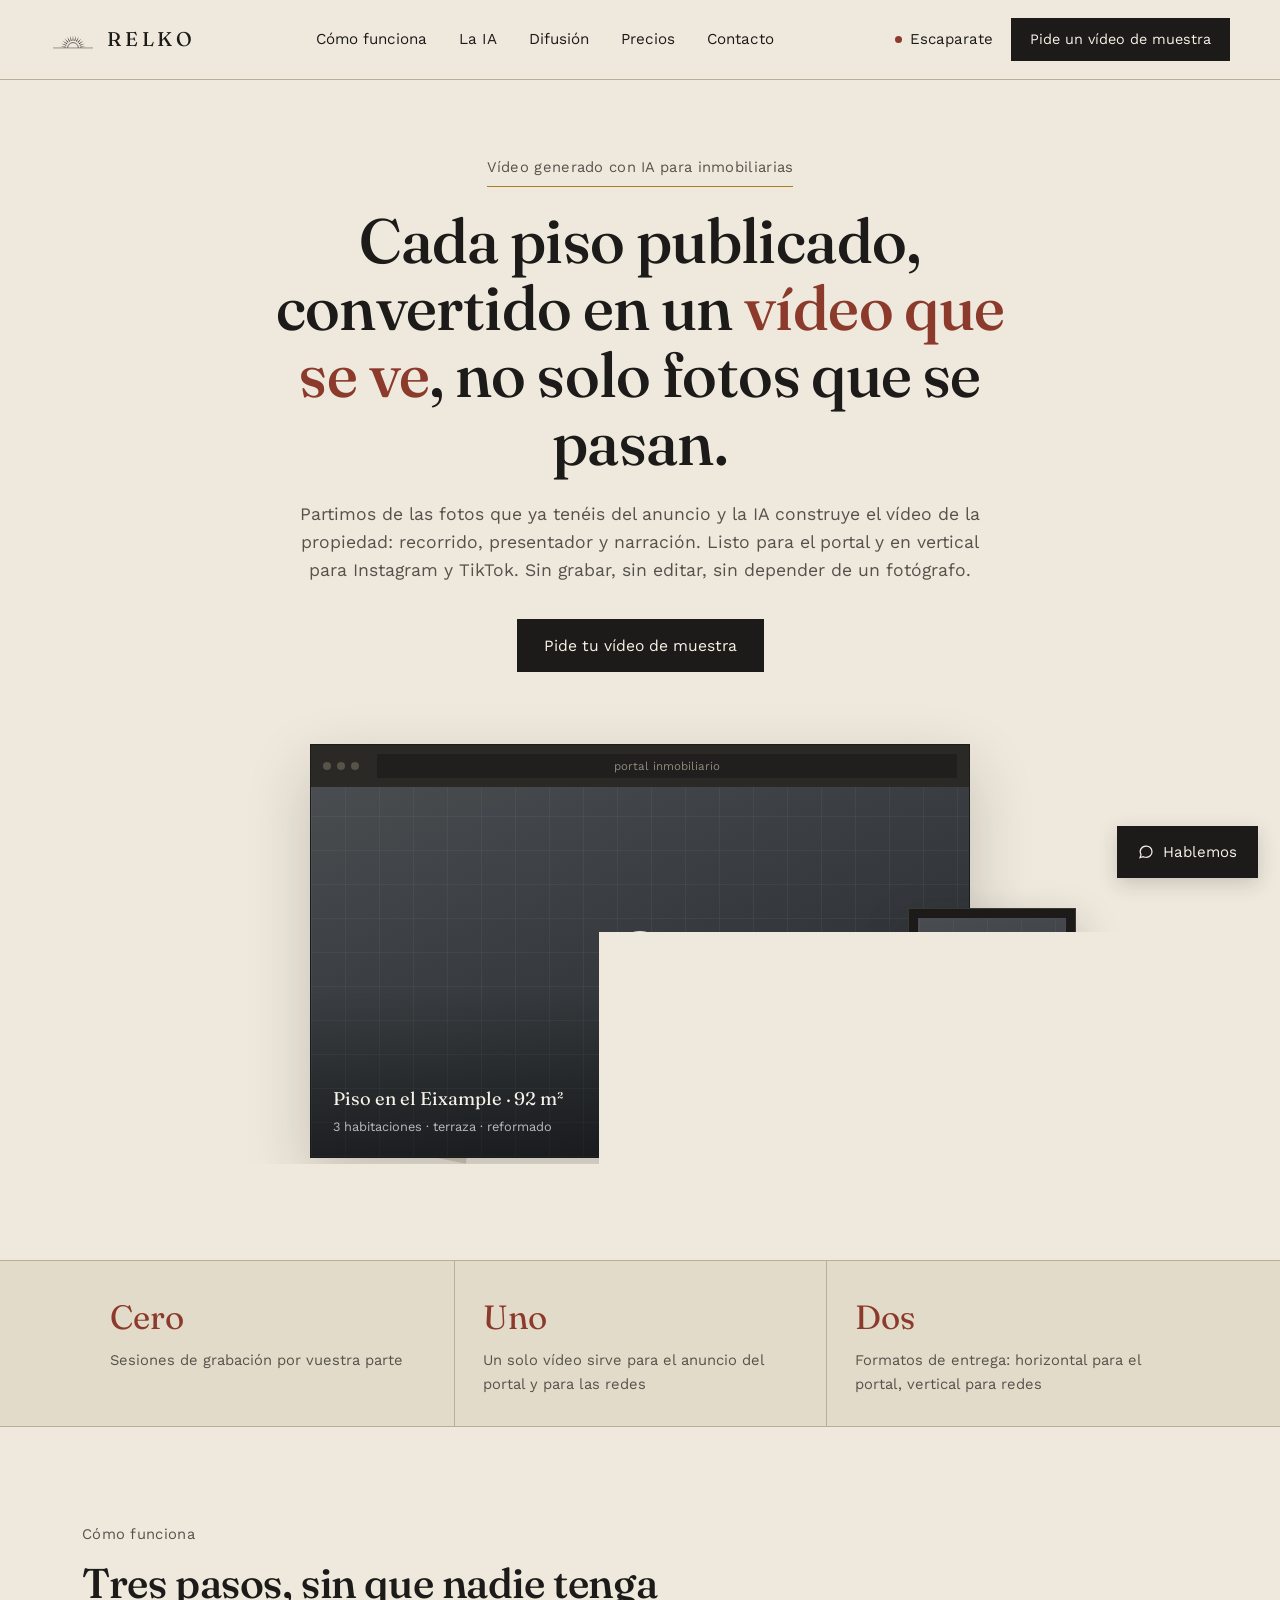
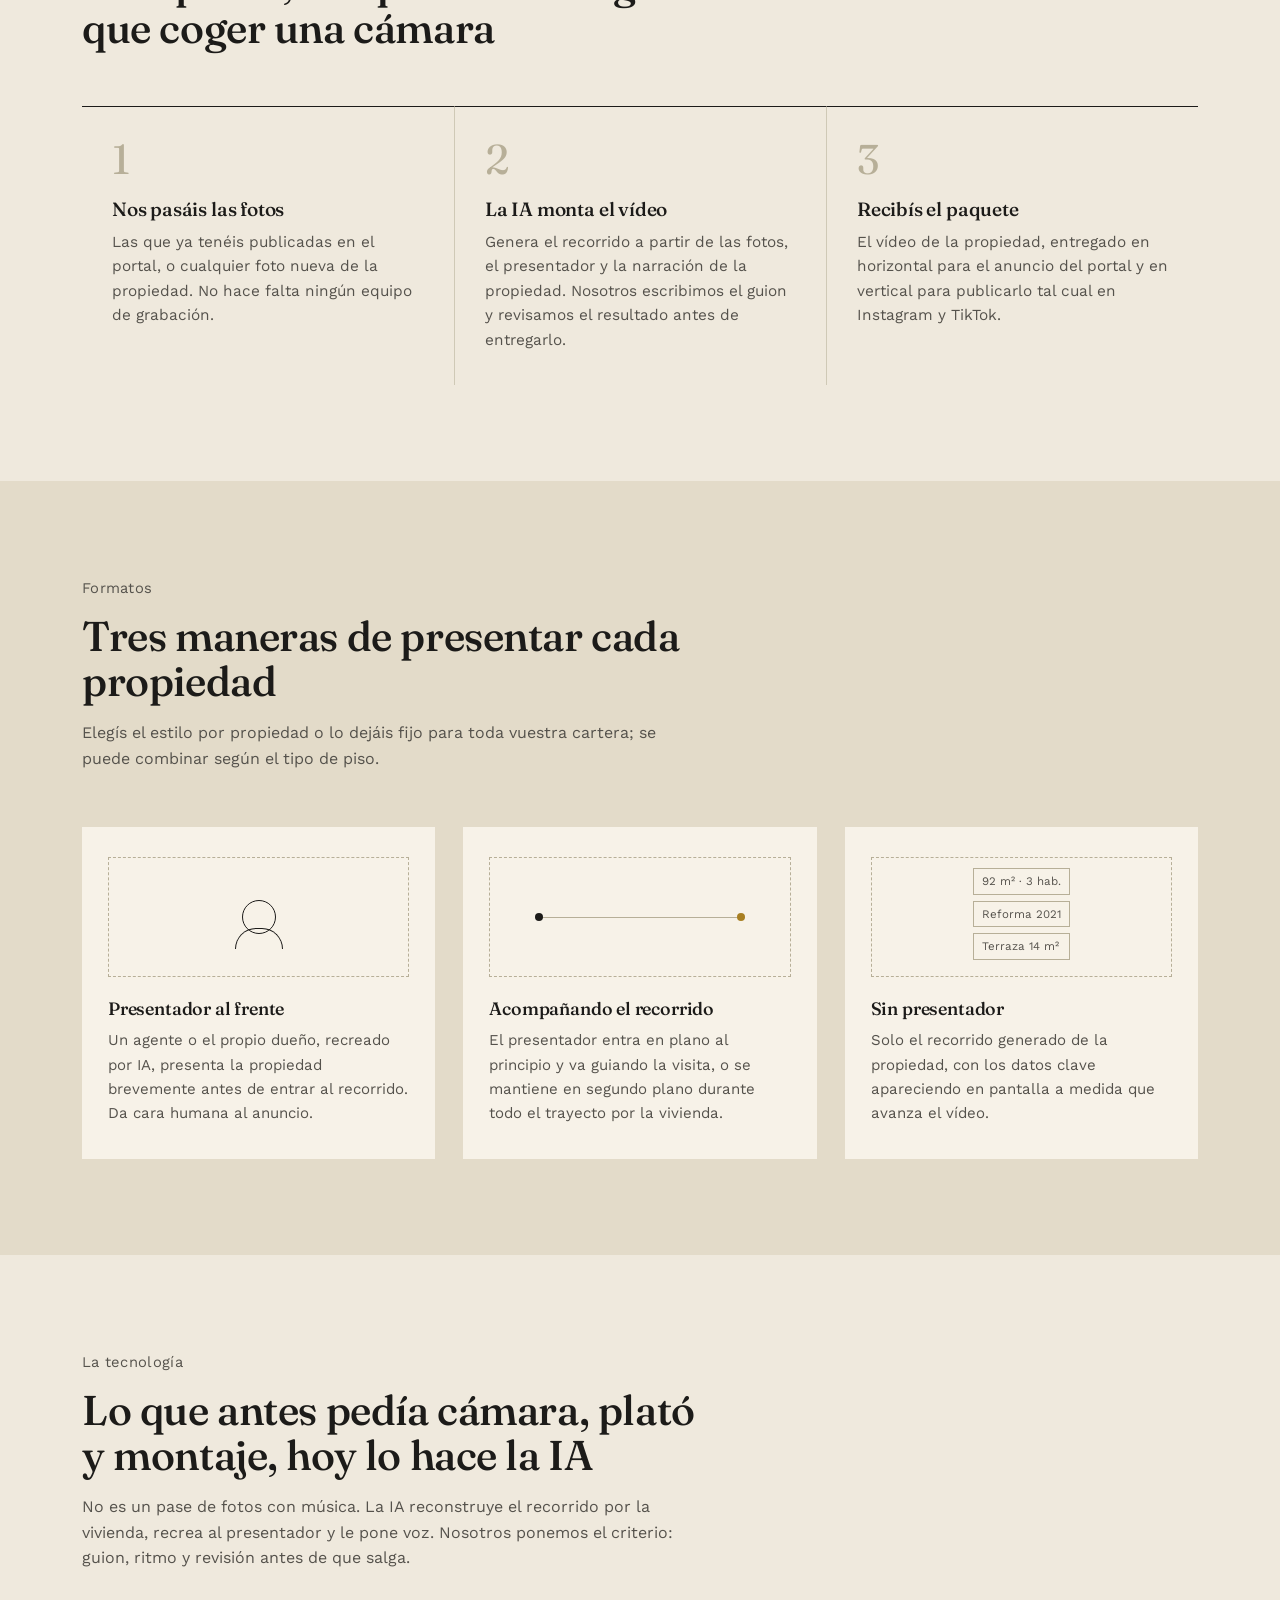
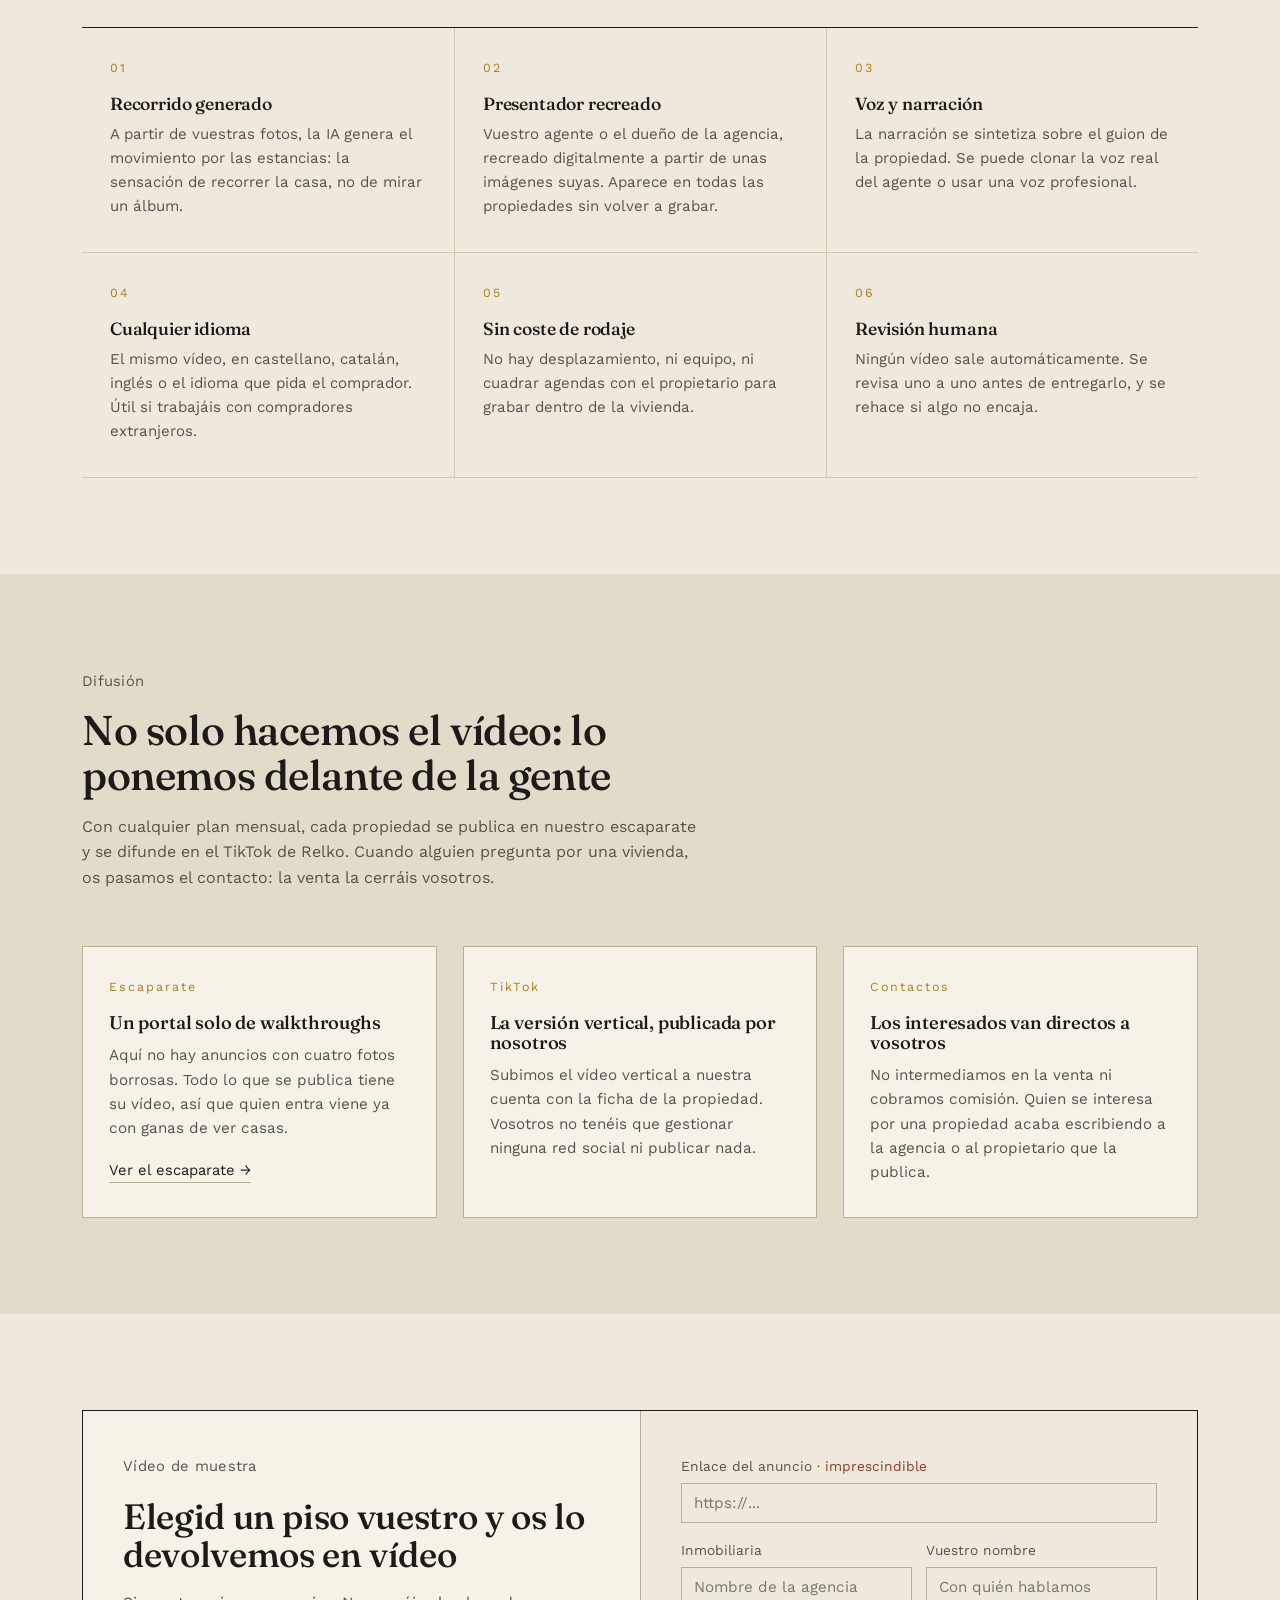
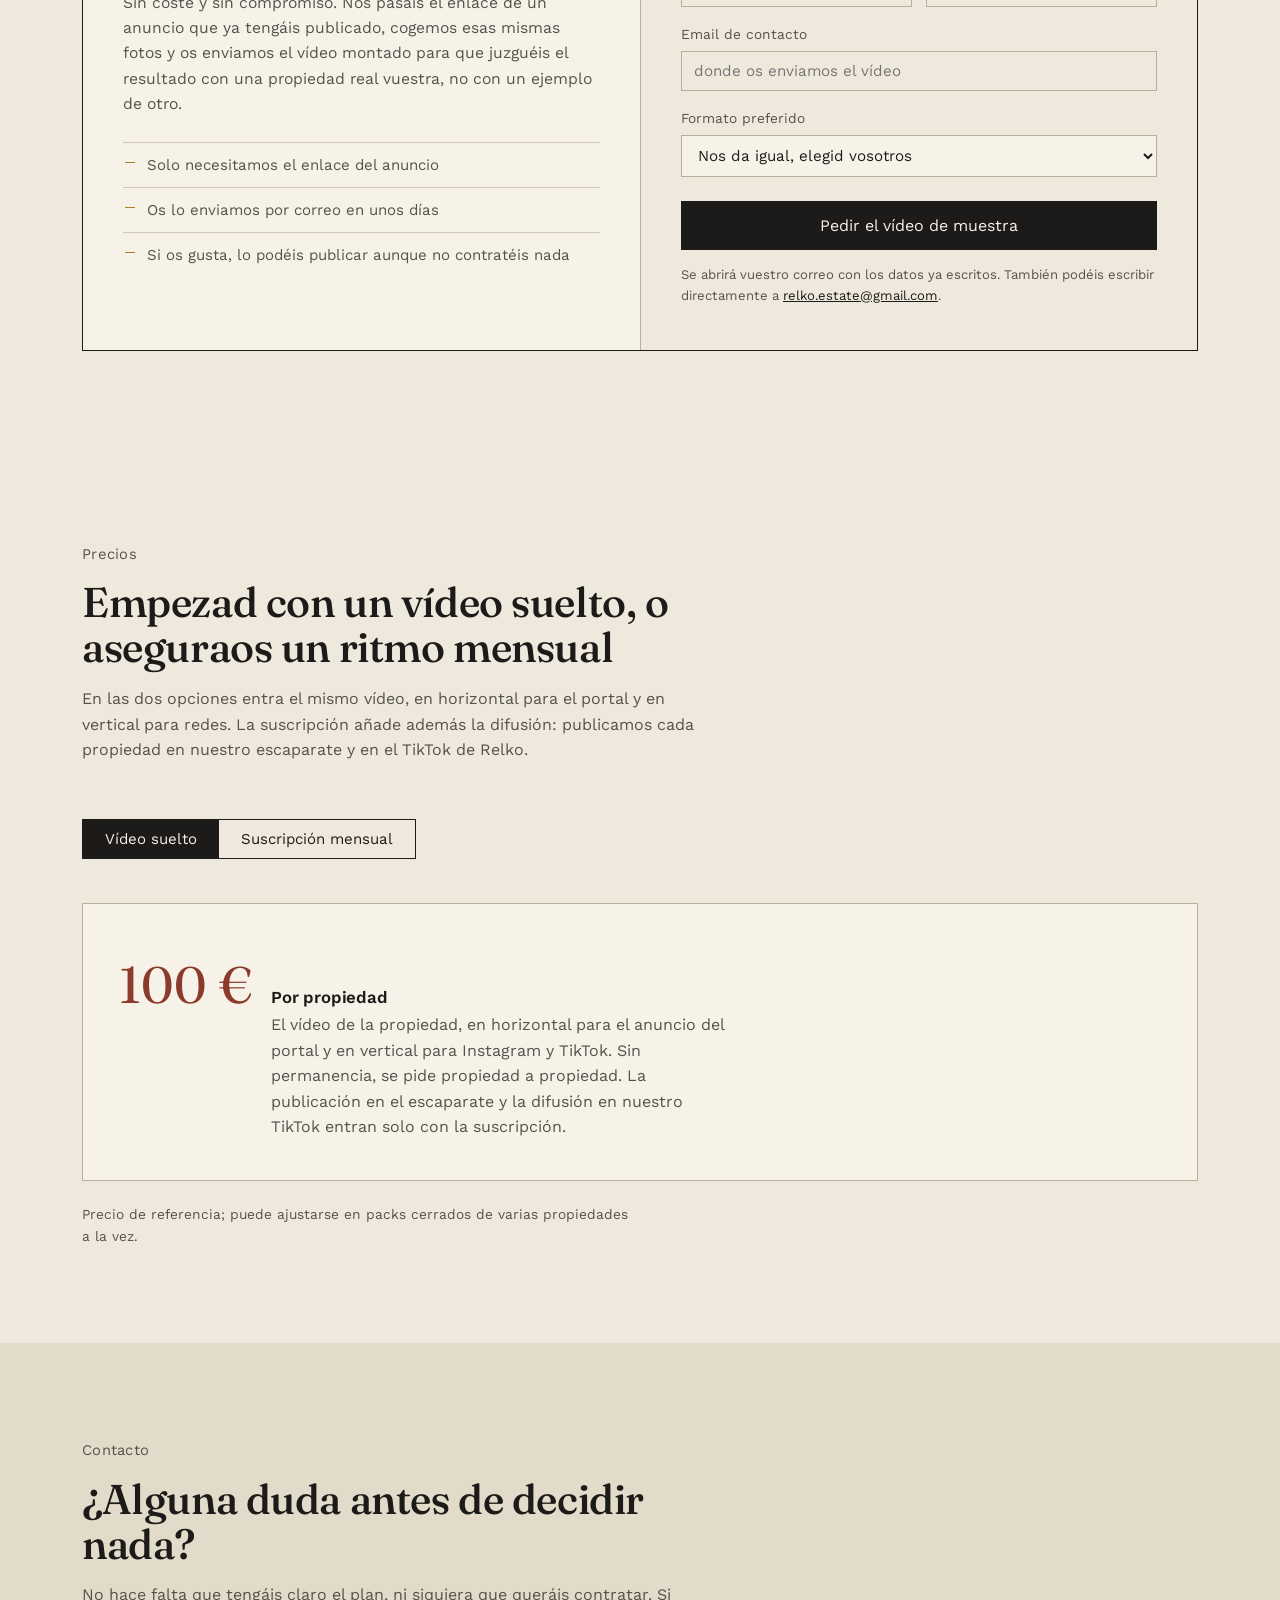
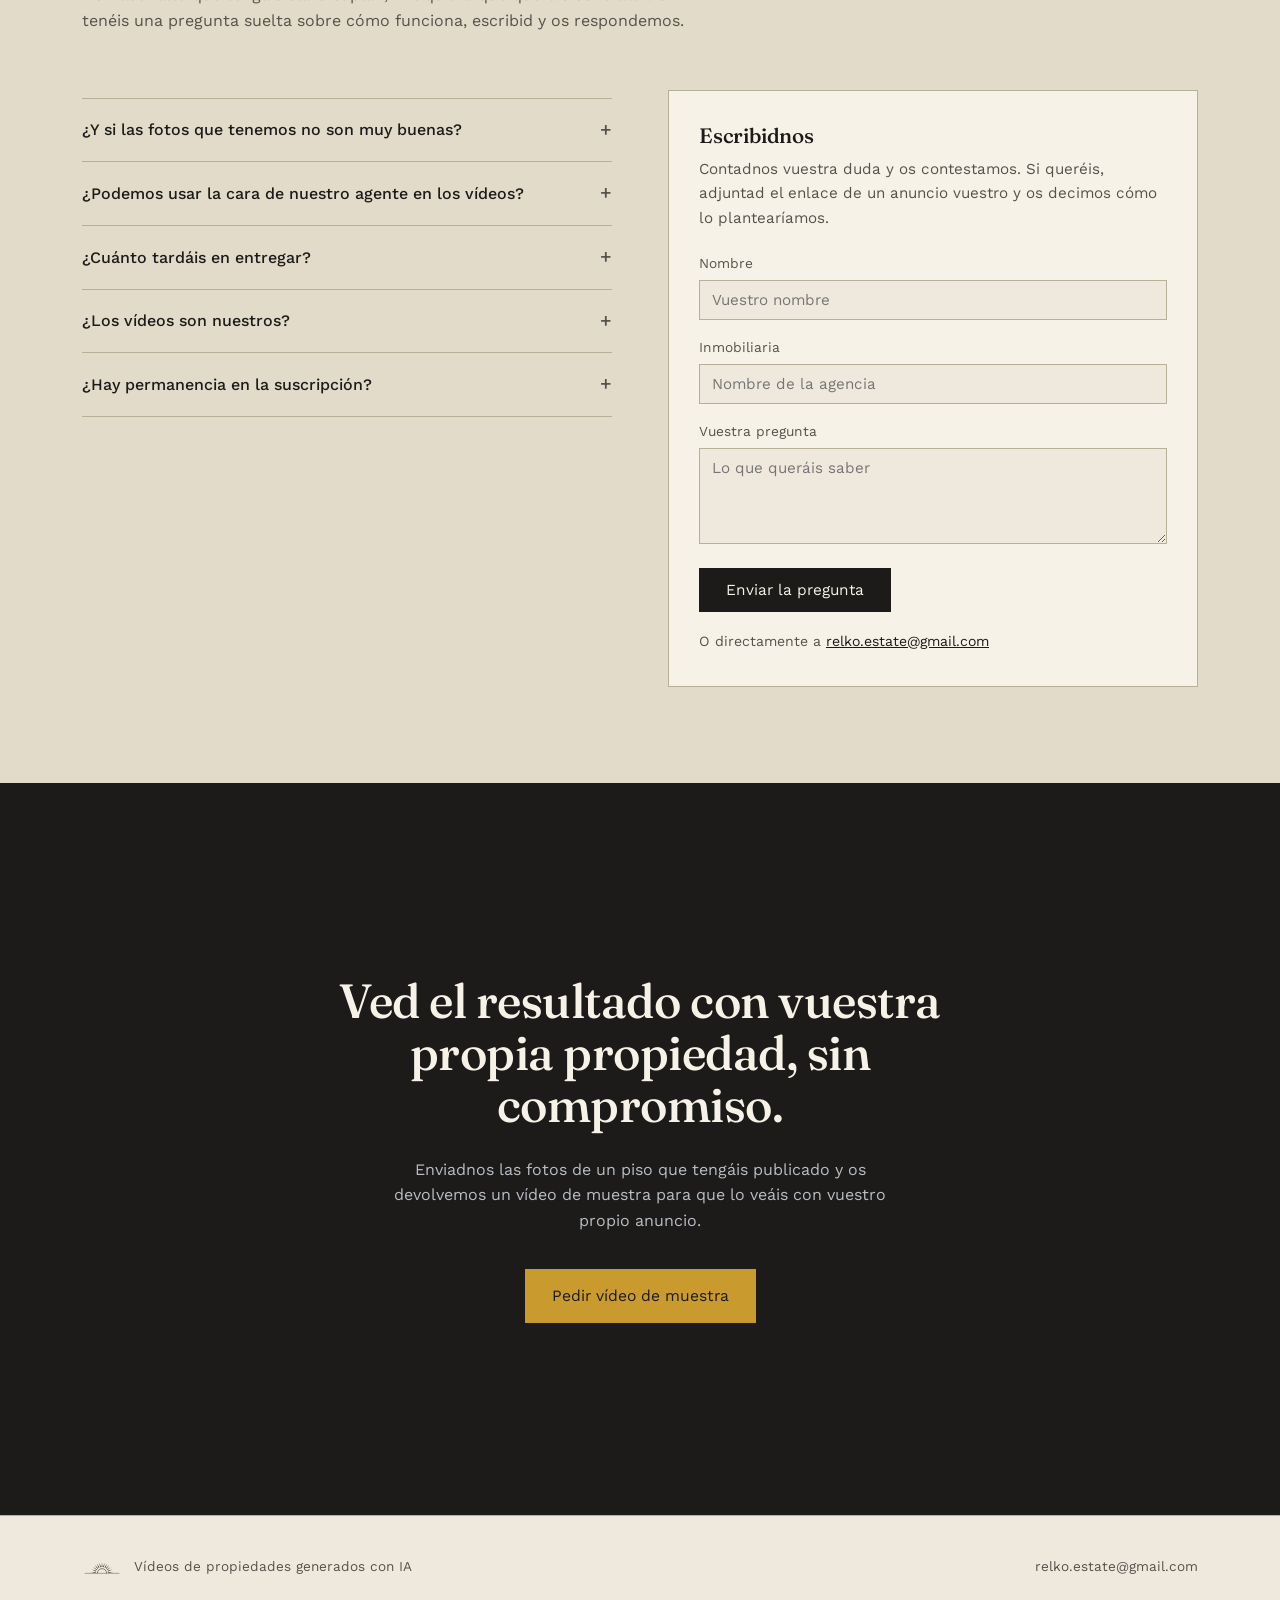
==== index.html @ 75025963 "Initial commit: sitio Relko (servicio + escaparate de propiedades) Landing de servicio, escaparate d" ====
<!DOCTYPE html>
<html lang="es">
<head>
<meta charset="UTF-8">
<meta name="viewport" content="width=device-width, initial-scale=1.0">
<title>Relko — Vídeos de propiedades con IA para inmobiliarias</title>
<link rel="preconnect" href="https://fonts.googleapis.com">
<link rel="preconnect" href="https://fonts.gstatic.com" crossorigin>
<link href="https://fonts.googleapis.com/css2?family=Fraunces:opsz,wght@9..144,400..600&family=Work+Sans:wght@400;500;600&display=swap" rel="stylesheet">
<link rel="stylesheet" href="css/styles.css">
</head>
<body>

<header>
  <div class="wrap nav" id="nav">
    <a class="brand" href="index.html" aria-label="Relko, inicio">
      <svg class="sun" viewBox="0 0 120 60" role="img" aria-hidden="true">
        <g fill="currentColor">
          <path d="M41.3 48.6L27.2 48.0L41.0 50.8Z"/>
          <path d="M42.7 44.2L29.1 40.3L41.9 46.3Z"/>
          <path d="M45.0 40.3L32.8 33.3L43.8 42.2Z"/>
          <path d="M48.3 37.1L38.1 27.3L46.6 38.6Z"/>
          <path d="M52.2 34.7L44.7 22.8L50.2 35.7Z"/>
          <path d="M56.6 33.3L52.1 20.0L54.4 33.9Z"/>
          <path d="M61.1 33.0L60.0 19.0L58.9 33.0Z"/>
          <path d="M65.6 33.9L67.9 20.0L63.4 33.3Z"/>
          <path d="M69.8 35.7L75.3 22.8L67.8 34.7Z"/>
          <path d="M73.4 38.6L81.9 27.3L71.7 37.1Z"/>
          <path d="M76.2 42.2L87.2 33.3L75.0 40.3Z"/>
          <path d="M78.1 46.3L90.9 40.3L77.3 44.2Z"/>
          <path d="M79.0 50.8L92.8 48.0L78.7 48.6Z"/>
        </g>
        <path d="M46 52 A14 14 0 0 1 74 52" fill="none" stroke="currentColor" stroke-width="1.6"/>
        <path d="M8 52 H112" stroke="currentColor" stroke-width="1.1" fill="none"/>
      </svg>
      <span class="wordmark">Relko</span>
    </a>
    <nav class="links">
      <a href="index.html#como-funciona">Cómo funciona</a>
      <a href="index.html#ia">La IA</a>
      <a href="index.html#difusion">Difusión</a>
      <a href="index.html#precios">Precios</a>
      <a href="index.html#contacto">Contacto</a>
    </nav>
    <div class="nav-right">
      <a class="tab-escaparate" href="propiedades.html"><span class="dot"></span> Escaparate</a>
      <a class="nav-cta" href="index.html#muestra">Pide un vídeo de muestra</a>
    </div>
    <button class="menu-btn" id="navToggle" aria-label="Menú">☰</button>
  </div>
</header>

<section class="hero">
  <div class="wrap hero-inner">
    <div class="hero-copy">
      <div class="kicker">Vídeo generado con IA para inmobiliarias</div>
      <h1>Cada piso publicado, convertido en un <em>vídeo que se ve</em>, no solo fotos que se pasan.</h1>
      <p class="lead">Partimos de las fotos que ya tenéis del anuncio y la IA construye el vídeo de la propiedad: recorrido, presentador y narración. Listo para el portal y en vertical para Instagram y TikTok. Sin grabar, sin editar, sin depender de un fotógrafo.</p>
      <div class="cta-row">
        <a class="btn btn-primary" href="#muestra">Pide tu vídeo de muestra</a>
      </div>
    </div>

    <div class="stage">
      <svg class="stage-rays" viewBox="0 0 120 60" aria-hidden="true">
        <g fill="currentColor">
          <path d="M41.3 48.6L27.2 48.0L41.0 50.8Z"/><path d="M42.7 44.2L29.1 40.3L41.9 46.3Z"/>
          <path d="M45.0 40.3L32.8 33.3L43.8 42.2Z"/><path d="M48.3 37.1L38.1 27.3L46.6 38.6Z"/>
          <path d="M52.2 34.7L44.7 22.8L50.2 35.7Z"/><path d="M56.6 33.3L52.1 20.0L54.4 33.9Z"/>
          <path d="M61.1 33.0L60.0 19.0L58.9 33.0Z"/><path d="M65.6 33.9L67.9 20.0L63.4 33.3Z"/>
          <path d="M69.8 35.7L75.3 22.8L67.8 34.7Z"/><path d="M73.4 38.6L81.9 27.3L71.7 37.1Z"/>
          <path d="M76.2 42.2L87.2 33.3L75.0 40.3Z"/><path d="M78.1 46.3L90.9 40.3L77.3 44.2Z"/>
          <path d="M79.0 50.8L92.8 48.0L78.7 48.6Z"/>
        </g>
      </svg>

      <div class="browser">
        <div class="browser-bar"><span></span><span></span><span></span><i>portal inmobiliario</i></div>
        <div class="browser-screen">
          <div class="grain"></div>
          <div class="play"></div>
          <div class="listing">
            <div class="listing-title">Piso en el Eixample · 92 m²</div>
            <div class="listing-meta">3 habitaciones · terraza · reformado</div>
          </div>
        </div>
      </div>

      <div class="phone">
        <div class="screen">
          <div class="grain"></div>
          <div class="play small"></div>
          <div class="caption">
            <span class="tag">Nueva propiedad</span>
            <div class="room">Eixample · 92 m²</div>
          </div>
        </div>
      </div>

      <div class="same-video">el mismo vídeo</div>
    </div>
  </div>
</section>

<div class="stat-strip">
  <div class="wrap">
    <div class="stat"><div class="num">Cero</div><div class="label">Sesiones de grabación por vuestra parte</div></div>
    <div class="stat"><div class="num">Uno</div><div class="label">Un solo vídeo sirve para el anuncio del portal y para las redes</div></div>
    <div class="stat"><div class="num">Dos</div><div class="label">Formatos de entrega: horizontal para el portal, vertical para redes</div></div>
  </div>
</div>

<section id="como-funciona">
  <div class="wrap">
    <div class="section-head">
      <div class="kicker">Cómo funciona</div>
      <h2>Tres pasos, sin que nadie tenga que coger una cámara</h2>
    </div>
    <div class="steps">
      <div class="step">
        <div class="n">1</div>
        <h3>Nos pasáis las fotos</h3>
        <p>Las que ya tenéis publicadas en el portal, o cualquier foto nueva de la propiedad. No hace falta ningún equipo de grabación.</p>
      </div>
      <div class="step">
        <div class="n">2</div>
        <h3>La IA monta el vídeo</h3>
        <p>Genera el recorrido a partir de las fotos, el presentador y la narración de la propiedad. Nosotros escribimos el guion y revisamos el resultado antes de entregarlo.</p>
      </div>
      <div class="step">
        <div class="n">3</div>
        <h3>Recibís el paquete</h3>
        <p>El vídeo de la propiedad, entregado en horizontal para el anuncio del portal y en vertical para publicarlo tal cual en Instagram y TikTok.</p>
      </div>
    </div>
  </div>
</section>

<section id="formatos" class="section-alt">
  <div class="wrap">
    <div class="section-head">
      <div class="kicker">Formatos</div>
      <h2>Tres maneras de presentar cada propiedad</h2>
      <p>Elegís el estilo por propiedad o lo dejáis fijo para toda vuestra cartera; se puede combinar según el tipo de piso.</p>
    </div>
    <div class="formats">
      <div class="format-card">
        <div class="fig"><div class="avatar-dot"></div></div>
        <h3>Presentador al frente</h3>
        <p>Un agente o el propio dueño, recreado por IA, presenta la propiedad brevemente antes de entrar al recorrido. Da cara humana al anuncio.</p>
      </div>
      <div class="format-card">
        <div class="fig"><div class="path-line"></div></div>
        <h3>Acompañando el recorrido</h3>
        <p>El presentador entra en plano al principio y va guiando la visita, o se mantiene en segundo plano durante todo el trayecto por la vivienda.</p>
      </div>
      <div class="format-card">
        <div class="fig"><div class="data-tags"><span>92 m² · 3 hab.</span><span>Reforma 2021</span><span>Terraza 14 m²</span></div></div>
        <h3>Sin presentador</h3>
        <p>Solo el recorrido generado de la propiedad, con los datos clave apareciendo en pantalla a medida que avanza el vídeo.</p>
      </div>
    </div>
  </div>
</section>

<section id="ia">
  <div class="wrap">
    <div class="section-head">
      <div class="kicker">La tecnología</div>
      <h2>Lo que antes pedía cámara, plató y montaje, hoy lo hace la IA</h2>
      <p>No es un pase de fotos con música. La IA reconstruye el recorrido por la vivienda, recrea al presentador y le pone voz. Nosotros ponemos el criterio: guion, ritmo y revisión antes de que salga.</p>
    </div>

    <div class="ai-grid">
      <div class="ai-item">
        <div class="ai-n">01</div>
        <h3>Recorrido generado</h3>
        <p>A partir de vuestras fotos, la IA genera el movimiento por las estancias: la sensación de recorrer la casa, no de mirar un álbum.</p>
      </div>
      <div class="ai-item">
        <div class="ai-n">02</div>
        <h3>Presentador recreado</h3>
        <p>Vuestro agente o el dueño de la agencia, recreado digitalmente a partir de unas imágenes suyas. Aparece en todas las propiedades sin volver a grabar.</p>
      </div>
      <div class="ai-item">
        <div class="ai-n">03</div>
        <h3>Voz y narración</h3>
        <p>La narración se sintetiza sobre el guion de la propiedad. Se puede clonar la voz real del agente o usar una voz profesional.</p>
      </div>
      <div class="ai-item">
        <div class="ai-n">04</div>
        <h3>Cualquier idioma</h3>
        <p>El mismo vídeo, en castellano, catalán, inglés o el idioma que pida el comprador. Útil si trabajáis con compradores extranjeros.</p>
      </div>
      <div class="ai-item">
        <div class="ai-n">05</div>
        <h3>Sin coste de rodaje</h3>
        <p>No hay desplazamiento, ni equipo, ni cuadrar agendas con el propietario para grabar dentro de la vivienda.</p>
      </div>
      <div class="ai-item">
        <div class="ai-n">06</div>
        <h3>Revisión humana</h3>
        <p>Ningún vídeo sale automáticamente. Se revisa uno a uno antes de entregarlo, y se rehace si algo no encaja.</p>
      </div>
    </div>
  </div>
</section>

<section id="difusion" class="section-alt">
  <div class="wrap">
    <div class="section-head">
      <div class="kicker">Difusión</div>
      <h2>No solo hacemos el vídeo: lo ponemos delante de la gente</h2>
      <p>Con cualquier plan mensual, cada propiedad se publica en nuestro escaparate y se difunde en el TikTok de Relko. Cuando alguien pregunta por una vivienda, os pasamos el contacto: la venta la cerráis vosotros.</p>
    </div>

    <div class="dif-grid">
      <div class="dif-item">
        <div class="ai-n">Escaparate</div>
        <h3>Un portal solo de walkthroughs</h3>
        <p>Aquí no hay anuncios con cuatro fotos borrosas. Todo lo que se publica tiene su vídeo, así que quien entra viene ya con ganas de ver casas.</p>
        <a class="dif-link" href="propiedades.html">Ver el escaparate →</a>
      </div>
      <div class="dif-item">
        <div class="ai-n">TikTok</div>
        <h3>La versión vertical, publicada por nosotros</h3>
        <p>Subimos el vídeo vertical a nuestra cuenta con la ficha de la propiedad. Vosotros no tenéis que gestionar ninguna red social ni publicar nada.</p>
      </div>
      <div class="dif-item">
        <div class="ai-n">Contactos</div>
        <h3>Los interesados van directos a vosotros</h3>
        <p>No intermediamos en la venta ni cobramos comisión. Quien se interesa por una propiedad acaba escribiendo a la agencia o al propietario que la publica.</p>
      </div>
    </div>
  </div>
</section>

<section id="muestra">
  <div class="wrap">
    <div class="sample">
      <div class="sample-left">
        <div class="kicker">Vídeo de muestra</div>
        <h2>Elegid un piso vuestro y os lo devolvemos en vídeo</h2>
        <p>Sin coste y sin compromiso. Nos pasáis el enlace de un anuncio que ya tengáis publicado, cogemos esas mismas fotos y os enviamos el vídeo montado para que juzguéis el resultado con una propiedad real vuestra, no con un ejemplo de otro.</p>
        <ul class="sample-list">
          <li>Solo necesitamos el enlace del anuncio</li>
          <li>Os lo enviamos por correo en unos días</li>
          <li>Si os gusta, lo podéis publicar aunque no contratéis nada</li>
        </ul>
      </div>

      <div class="sample-form">
        <div class="field">
          <label for="m-enlace">Enlace del anuncio <span>· imprescindible</span></label>
          <input type="url" id="m-enlace" placeholder="https://...">
        </div>
        <div class="field-row">
          <div class="field">
            <label for="m-agencia">Inmobiliaria</label>
            <input type="text" id="m-agencia" placeholder="Nombre de la agencia">
          </div>
          <div class="field">
            <label for="m-nombre">Vuestro nombre</label>
            <input type="text" id="m-nombre" placeholder="Con quién hablamos">
          </div>
        </div>
        <div class="field">
          <label for="m-email">Email de contacto</label>
          <input type="email" id="m-email" placeholder="donde os enviamos el vídeo">
        </div>
        <div class="field">
          <label for="m-formato">Formato preferido</label>
          <select id="m-formato">
            <option>Nos da igual, elegid vosotros</option>
            <option>Con presentador al frente</option>
            <option>Presentador acompañando el recorrido</option>
            <option>Sin presentador, solo el recorrido</option>
          </select>
        </div>
        <button type="button" id="m-enviar">Pedir el vídeo de muestra</button>
        <p class="sample-note">Se abrirá vuestro correo con los datos ya escritos. También podéis escribir directamente a <a href="mailto:relko.estate@gmail.com">relko.estate@gmail.com</a>.</p>
      </div>
    </div>
  </div>
</section>

<section id="precios">
  <div class="wrap">
    <div class="section-head">
      <div class="kicker">Precios</div>
      <h2>Empezad con un vídeo suelto, o aseguraos un ritmo mensual</h2>
      <p>En las dos opciones entra el mismo vídeo, en horizontal para el portal y en vertical para redes. La suscripción añade además la difusión: publicamos cada propiedad en nuestro escaparate y en el TikTok de Relko.</p>
    </div>

    <div class="pricing-toggle">
      <button class="active" data-panel="suelto">Vídeo suelto</button>
      <button data-panel="mensual">Suscripción mensual</button>
    </div>

    <div class="price-panel active" id="panel-suelto">
      <div class="single-price">
        <div class="amount">100 €</div>
        <div class="desc">
          <h3>Por propiedad</h3>
          <p>El vídeo de la propiedad, en horizontal para el anuncio del portal y en vertical para Instagram y TikTok. Sin permanencia, se pide propiedad a propiedad. La publicación en el escaparate y la difusión en nuestro TikTok entran solo con la suscripción.</p>
        </div>
      </div>
      <p class="fine-print">Precio de referencia; puede ajustarse en packs cerrados de varias propiedades a la vez.</p>
    </div>

    <div class="price-panel" id="panel-mensual">
      <div class="plans">
        <div class="plan">
          <div class="plan-name">Básico</div>
          <div class="amount">450 €</div>
          <span class="per">al mes · hasta 5 propiedades</span>
          <ul>
            <li>Vídeo de la propiedad para el portal</li>
            <li>Versión vertical para Instagram y TikTok</li>
            <li>Publicación en el escaparate de Relko</li>
            <li>Difusión en el TikTok de Relko</li>
            <li>Os pasamos los contactos interesados</li>
          </ul>
          <a href="#contacto">Empezar con Básico</a>
        </div>
        <div class="plan featured">
          <span class="tag">Más elegido</span>
          <div class="plan-name">Crecimiento</div>
          <div class="amount">750 €</div>
          <span class="per">al mes · hasta 10 propiedades</span>
          <ul>
            <li>Todo lo de Básico</li>
            <li>Posición destacada en el escaparate</li>
            <li>Prioridad de entrega</li>
            <li>Un formato de presentador fijo para toda la cartera</li>
          </ul>
          <a href="#contacto">Empezar con Crecimiento</a>
        </div>
        <div class="plan">
          <div class="plan-name">Agencia grande</div>
          <div class="amount">1.000 €</div>
          <span class="per">al mes · hasta 20 propiedades</span>
          <ul>
            <li>Todo lo de Crecimiento</li>
            <li>Página propia de la agencia en el escaparate</li>
            <li>Gestor de cuenta asignado</li>
            <li>Ampliable por propiedad extra</li>
          </ul>
          <a href="#contacto">Hablar de Agencia</a>
        </div>
      </div>
      <p class="fine-print">Las propiedades no usadas en un mes no se acumulan. El exceso sobre el límite del plan se factura por unidad. Disponible también para particulares que vendan su propia vivienda.</p>
    </div>
  </div>
</section>

<section id="contacto" class="section-alt">
  <div class="wrap">
    <div class="section-head">
      <div class="kicker">Contacto</div>
      <h2>¿Alguna duda antes de decidir nada?</h2>
      <p>No hace falta que tengáis claro el plan, ni siquiera que queráis contratar. Si tenéis una pregunta suelta sobre cómo funciona, escribid y os respondemos.</p>
    </div>

    <div class="contact-grid">
      <div class="qa">
        <details>
          <summary>¿Y si las fotos que tenemos no son muy buenas?</summary>
          <p>Trabajamos con lo que haya publicado. Si alguna foto no da el resultado esperado, os lo decimos antes de entregar y proponemos qué cambiar.</p>
        </details>
        <details>
          <summary>¿Podemos usar la cara de nuestro agente en los vídeos?</summary>
          <p>Sí. Se puede recrear al agente o al dueño de la agencia para que presente las propiedades, o dejar el vídeo sin presentador si preferís.</p>
        </details>
        <details>
          <summary>¿Cuánto tardáis en entregar?</summary>
          <p>Contad unos días laborables por propiedad. Si tenéis una fecha concreta de publicación, decidlo al pedirlo y lo ajustamos.</p>
        </details>
        <details>
          <summary>¿Los vídeos son nuestros?</summary>
          <p>Sí, los podéis usar donde queráis: portal, redes, email, cartelería. No hay límite de uso ni de plataforma.</p>
        </details>
        <details>
          <summary>¿Hay permanencia en la suscripción?</summary>
          <p>No. Se factura mes a mes y se puede parar cuando queráis, sin penalización.</p>
        </details>
      </div>

      <div class="contact-box">
        <h3>Escribidnos</h3>
        <p>Contadnos vuestra duda y os contestamos. Si queréis, adjuntad el enlace de un anuncio vuestro y os decimos cómo lo plantearíamos.</p>

        <div class="field">
          <label for="c-nombre">Nombre</label>
          <input type="text" id="c-nombre" placeholder="Vuestro nombre">
        </div>
        <div class="field">
          <label for="c-agencia">Inmobiliaria</label>
          <input type="text" id="c-agencia" placeholder="Nombre de la agencia">
        </div>
        <div class="field">
          <label for="c-mensaje">Vuestra pregunta</label>
          <textarea id="c-mensaje" placeholder="Lo que queráis saber"></textarea>
        </div>
        <button type="button" id="c-enviar">Enviar la pregunta</button>

        <div class="contact-direct">
          O directamente a <a href="mailto:relko.estate@gmail.com">relko.estate@gmail.com</a>
        </div>
      </div>
    </div>
  </div>
</section>

<section class="cta-final">
  <div class="wrap">
    <h2>Ved el resultado con vuestra propia propiedad, sin compromiso.</h2>
    <p>Enviadnos las fotos de un piso que tengáis publicado y os devolvemos un vídeo de muestra para que lo veáis con vuestro propio anuncio.</p>
    <a class="btn btn-primary" href="#muestra">Pedir vídeo de muestra</a>
  </div>
</section>

<footer>
  <div class="wrap">
    <div class="footer-brand">
      <svg class="sun" viewBox="0 0 120 60" role="img" aria-hidden="true">
        <g fill="currentColor">
          <path d="M41.3 48.6L27.2 48.0L41.0 50.8Z"/>
          <path d="M42.7 44.2L29.1 40.3L41.9 46.3Z"/>
          <path d="M45.0 40.3L32.8 33.3L43.8 42.2Z"/>
          <path d="M48.3 37.1L38.1 27.3L46.6 38.6Z"/>
          <path d="M52.2 34.7L44.7 22.8L50.2 35.7Z"/>
          <path d="M56.6 33.3L52.1 20.0L54.4 33.9Z"/>
          <path d="M61.1 33.0L60.0 19.0L58.9 33.0Z"/>
          <path d="M65.6 33.9L67.9 20.0L63.4 33.3Z"/>
          <path d="M69.8 35.7L75.3 22.8L67.8 34.7Z"/>
          <path d="M73.4 38.6L81.9 27.3L71.7 37.1Z"/>
          <path d="M76.2 42.2L87.2 33.3L75.0 40.3Z"/>
          <path d="M78.1 46.3L90.9 40.3L77.3 44.2Z"/>
          <path d="M79.0 50.8L92.8 48.0L78.7 48.6Z"/>
        </g>
        <path d="M46 52 A14 14 0 0 1 74 52" fill="none" stroke="currentColor" stroke-width="1.6"/>
        <path d="M8 52 H112" stroke="currentColor" stroke-width="1.1" fill="none"/>
      </svg>
      <span>Vídeos de propiedades generados con IA</span>
    </div>
    <div>relko.estate@gmail.com</div>
  </div>
</footer>

<a class="float-contact" href="#contacto">
  <svg viewBox="0 0 24 24" fill="none" stroke="currentColor" stroke-width="1.8" aria-hidden="true">
    <path d="M21 11.5a8.4 8.4 0 0 1-9 8.4 8.9 8.9 0 0 1-3.9-.9L3 20.5l1.6-4.6A8.4 8.4 0 0 1 12 3.1a8.4 8.4 0 0 1 9 8.4Z"/>
  </svg>
  Hablemos
</a>

<script src="js/data.js"></script>
<script src="js/main.js"></script>
</body>
</html>
---- css/styles.css ----
:root{
  --bg: #EFE9DD;
  --bg-alt: #E3DBC9;
  --ink: #1C1B19;
  --ink-soft: #55524C;
  --paper: #F7F2E8;
  --gold: #C99A2E;
  --gold-dark: #A87F22;
  --brick: #8B3A2B;
  --line: #B7AF98;
  --line-soft: #CFC9B6;
}

*{ box-sizing: border-box; }
html{ scroll-behavior: smooth; }
body{
  margin:0;
  background: var(--bg);
  color: var(--ink);
  font-family: 'Work Sans', sans-serif;
  font-size: 16px;
  line-height: 1.6;
  -webkit-font-smoothing: antialiased;
}
h1,h2,h3{
  font-family: 'Fraunces', serif;
  font-weight: 520;
  line-height: 1.08;
  margin: 0;
  letter-spacing: -0.01em;
}
p{ margin: 0; color: var(--ink-soft); max-width: 62ch; }
a{ color: inherit; }
img,svg{ display:block; max-width:100%; }
.wrap{ max-width: 1180px; margin: 0 auto; padding: 0 32px; }
@media (max-width: 640px){ .wrap{ padding: 0 20px; } }

/* corner registration marks - blueprint motif */
.plate{ position: relative; border: 1px solid var(--line); }
.plate::before, .plate::after{
  content:""; position:absolute; width:10px; height:10px;
  border-top: 1.5px solid var(--ink); border-left: 1.5px solid var(--ink);
  top:-1px; left:-1px;
}
.plate::after{
  top:auto; left:auto; bottom:-1px; right:-1px;
  border-top:none; border-left:none;
  border-bottom: 1.5px solid var(--ink); border-right: 1.5px solid var(--ink);
}

/* ---------- HEADER ---------- */
header{
  position: sticky; top:0; z-index: 50;
  background: rgba(239,233,221,0.92);
  backdrop-filter: blur(6px);
  border-bottom: 1px solid var(--line);
}
.nav{ display:flex; align-items:center; justify-content:space-between; padding: 18px 0; }
.brand{ display:flex; align-items:center; gap:11px; text-decoration:none; color: var(--ink); }
.brand .sun{ width: 46px; height: 23px; overflow: visible; }
.brand .wordmark{
  font-family:'Fraunces', serif; font-weight: 430;
  font-size: 1.24rem; letter-spacing: 0.19em; text-transform: uppercase;
}
.brand:hover .sun{ color: var(--gold-dark); }
nav.links{ display:flex; gap: 32px; font-size: 0.95rem; }
nav.links a{ text-decoration:none; color: var(--ink); border-bottom: 1px solid transparent; }
nav.links a:hover{ border-bottom-color: var(--gold-dark); }
.nav-cta{
  padding: 9px 18px; background: var(--ink); color: var(--paper);
  text-decoration:none; font-size: 0.9rem; border: 1px solid var(--ink);
}
.nav-cta:hover{ background: transparent; color: var(--ink); }
.menu-btn{ display:none; background:none; border:1px solid var(--ink); padding:8px 10px; cursor:pointer; }
.nav-right{ display:flex; align-items:center; gap: 18px; }
.tab-escaparate{
  display:inline-flex; align-items:center; gap:8px;
  text-decoration:none; color: var(--ink); font-size: 0.94rem;
  padding: 8px 0; border-bottom: 1px solid transparent;
}
.tab-escaparate .dot{ width:7px; height:7px; border-radius:50%; background: var(--brick); display:inline-block; }
.tab-escaparate:hover{ border-bottom-color: var(--brick); }
body.en-escaparate .tab-escaparate{ border-bottom-color: var(--brick); font-weight:500; }

@media (max-width: 900px){ .nav-right .nav-cta{ display:none; } }
@media (max-width: 780px){
  nav.links, .nav-cta{ display:none; }
  .menu-btn{ display:block; }
  .nav.open nav.links{
    display:flex; flex-direction:column; gap: 16px;
    position:absolute; top:64px; left:0; right:0;
    background: var(--paper); border-bottom: 1px solid var(--line);
    padding: 20px 20px 24px;
  }
  .nav.open .nav-cta{ display:inline-block; margin: 0 20px 20px; text-align:center; }
}

/* ---------- HERO ---------- */
.hero{ padding: 74px 0 0; overflow: hidden; }
.hero-inner{ text-align: center; }
.hero-copy{
  max-width: 780px; margin: 0 auto;
  opacity:0; transform: translateY(14px);
  animation: rise 0.7s ease-out forwards;
}
@keyframes rise{ to{ opacity:1; transform:none; } }
@media (prefers-reduced-motion: reduce){ .hero-copy{ animation:none; opacity:1; transform:none; } }

.kicker{ font-size: 0.92rem; color: var(--ink-soft); margin-bottom: 20px; letter-spacing: 0.02em; }
.hero .kicker{ display:inline-block; padding: 0 0 6px; border-bottom: 1px solid var(--gold-dark); }
.hero h1{ font-size: clamp(2.3rem, 5vw, 3.9rem); margin-bottom: 24px; }
.hero h1 em{ font-style: normal; color: var(--brick); }
.hero p.lead{ font-size: 1.1rem; margin: 0 auto 34px; }
.cta-row{ display:flex; gap: 16px; flex-wrap: wrap; justify-content:center; }
.btn{ padding: 13px 26px; text-decoration:none; font-size: 0.98rem; display:inline-block; border: 1px solid var(--ink); cursor:pointer; }
.btn-primary{ background: var(--ink); color: var(--paper); }
.btn-primary:hover{ background: var(--brick); border-color: var(--brick); }
.btn-ghost{ background:transparent; color: var(--ink); }
.btn-ghost:hover{ background: var(--ink); color: var(--paper); }

.stage{ position: relative; margin: 72px auto 0; max-width: 860px; padding-bottom: 6px; }
.stage-rays{
  position:absolute; left:50%; top: -46px; transform: translateX(-50%);
  width: 132%; max-width: 1100px; color: var(--line); opacity: .55; pointer-events:none;
}
.browser{
  position: relative; width: min(660px, 100%); margin: 0 auto;
  background: var(--ink); border: 1px solid var(--ink); box-shadow: 0 24px 60px rgba(28,27,25,0.20);
}
.browser-bar{ display:flex; align-items:center; gap:6px; padding: 9px 12px; background:#2A2926; }
.browser-bar span{ width:8px; height:8px; border-radius:50%; background:#565349; }
.browser-bar i{
  font-style:normal; margin-left: 12px; font-size: 0.72rem; color:#8E8A7E;
  background:#201F1D; padding: 3px 12px; flex:1; text-align:center;
}
.browser-screen{
  position:relative; aspect-ratio: 16/9; overflow:hidden;
  background: linear-gradient(160deg,#4A4E52 0%, #34383C 55%, #232629 100%);
}
.listing{ position:absolute; left:22px; bottom:20px; color: var(--paper); text-align:left; }
.listing-title{ font-family:'Fraunces',serif; font-size: 1.15rem; }
.listing-meta{ font-size: 0.8rem; color:#B7BBC0; margin-top:3px; }

.phone{
  position:absolute; right: -6px; bottom: -34px; width: 168px; padding: 9px 9px 16px;
  background: var(--ink); border: 1px solid #3A3833; box-shadow: 0 18px 40px rgba(28,27,25,0.28);
}
@media (max-width: 720px){
  .phone{ width: 116px; right: -2px; bottom: -22px; padding: 6px 6px 11px; }
  .stage{ margin-top: 56px; }
}
.screen{
  position:relative; aspect-ratio: 9/16; overflow:hidden;
  background: linear-gradient(165deg,#4A4E52 0%, #34383C 55%, #232629 100%);
  border: 1px solid #454C58;
}
.grain{
  position:absolute; inset:0;
  background-image:
    linear-gradient(0deg, rgba(0,0,0,0.42), rgba(0,0,0,0.02) 45%),
    repeating-linear-gradient(90deg, rgba(255,255,255,0.045) 0 1px, transparent 1px 34px),
    repeating-linear-gradient(0deg, rgba(255,255,255,0.045) 0 1px, transparent 1px 34px);
}
.play{
  position:absolute; left:50%; top:46%; transform: translate(-50%,-50%);
  width: 52px; height:52px; border-radius:50%; background: rgba(247,242,232,0.94);
  display:flex; align-items:center; justify-content:center;
}
.play.small{ width: 30px; height:30px; }
.play::after{
  content:""; width:0; height:0;
  border-top: 9px solid transparent; border-bottom: 9px solid transparent;
  border-left: 14px solid var(--ink); margin-left:4px;
}
.play.small::after{ border-top-width:5px; border-bottom-width:5px; border-left-width:8px; margin-left:2px; }
.caption{ position:absolute; left:9px; right:9px; bottom:10px; color: var(--paper); text-align:left; }
.caption .tag{ display:inline-block; background: var(--gold); color: var(--ink); padding: 1px 6px; font-size: 0.56rem; margin-bottom:5px; }
.caption .room{ font-family:'Fraunces',serif; font-size:0.74rem; }
@media (max-width: 720px){ .caption .tag{ display:none; } .caption .room{ font-size:0.6rem; } }

.same-video{ position:absolute; left: 4%; bottom: -30px; font-family:'Fraunces',serif; font-size: 0.95rem; color: var(--ink-soft); }
.same-video::after{ content:""; position:absolute; left: 100%; top: 50%; width: 78px; height:1px; margin-left: 10px; background: var(--line); }
@media (max-width: 720px){ .same-video{ display:none; } }

/* ---------- STAT STRIP ---------- */
.stat-strip{ margin-top: 96px; border-top: 1px solid var(--line); border-bottom: 1px solid var(--line); background: var(--bg-alt); }
.stat-strip .wrap{ display:grid; grid-template-columns: repeat(3,1fr); }
.stat{ padding: 30px 28px; border-left: 1px solid var(--line); }
.stat:first-child{ border-left:none; }
@media (max-width: 700px){
  .stat-strip .wrap{ grid-template-columns: 1fr; }
  .stat{ border-left:none; border-top: 1px solid var(--line); }
  .stat:first-child{ border-top:none; }
}
.stat .num{ font-family:'Fraunces',serif; font-size: 2.1rem; color: var(--brick); }
.stat .label{ font-size: 0.92rem; color: var(--ink-soft); margin-top:4px; }

/* ---------- SECTION GENERIC ---------- */
section{ padding: 96px 0; }
.section-alt{ background: var(--bg-alt); }
.section-head{ max-width: 640px; margin-bottom: 56px; }
.section-head .kicker{ margin-bottom: 14px; }
.section-head h2{ font-size: clamp(1.9rem, 3.4vw, 2.6rem); margin-bottom: 16px; }

/* ---------- COMO FUNCIONA ---------- */
.steps{ display:grid; grid-template-columns: repeat(3, 1fr); gap:0; }
@media (max-width: 860px){ .steps{ grid-template-columns:1fr; } }
.step{ padding: 32px 30px; border-top: 1px solid var(--ink); border-left: 1px solid var(--line-soft); }
.step:first-child{ border-left:none; }
@media (max-width: 860px){ .step{ border-left:none; border-top: 1px solid var(--ink); } .step:first-child{ border-top: 1px solid var(--ink); } }
.step .n{ font-family:'Fraunces',serif; font-size: 2.6rem; color: var(--line); line-height:1; margin-bottom:18px; }
.step h3{ font-size: 1.2rem; margin-bottom: 10px; }
.step p{ font-size: 0.96rem; }

/* ---------- FORMATOS ---------- */
.formats{ display:grid; grid-template-columns: repeat(3,1fr); gap: 28px; }
@media (max-width: 900px){ .formats{ grid-template-columns:1fr; } }
.format-card{ padding: 30px 26px 34px; background: var(--paper); }
.format-card .fig{ height: 120px; margin-bottom: 22px; position:relative; border: 1px dashed var(--line); display:flex; align-items:center; justify-content:center; }
.format-card h3{ font-size: 1.12rem; margin-bottom: 10px; }
.format-card p{ font-size: 0.94rem; }
.fig .avatar-dot{ width:34px; height:34px; border-radius:50%; border:1.5px solid var(--ink); position:relative; }
.fig .avatar-dot::after{ content:""; position:absolute; left:50%; bottom:-16px; transform:translateX(-50%); width:46px; height:20px; border:1.5px solid var(--ink); border-bottom:none; border-radius: 30px 30px 0 0; }
.fig .path-line{ width: 70%; height:1px; background: var(--line); position:relative; }
.fig .path-line::before, .fig .path-line::after{ content:""; position:absolute; top:50%; width:8px; height:8px; border-radius:50%; transform:translateY(-50%); }
.fig .path-line::before{ left:0; background: var(--ink); }
.fig .path-line::after{ right:0; background: var(--gold-dark); }
.fig .data-tags span{ display:block; font-size:0.72rem; border:1px solid var(--line); padding:3px 8px; margin-bottom:6px; color: var(--ink-soft); }

/* ---------- IA ---------- */
.ai-grid{ display:grid; grid-template-columns: repeat(3,1fr); border-top: 1px solid var(--ink); }
@media (max-width: 900px){ .ai-grid{ grid-template-columns: repeat(2,1fr); } }
@media (max-width: 620px){ .ai-grid{ grid-template-columns: 1fr; } }
.ai-item{ padding: 30px 28px 34px; border-bottom: 1px solid var(--line-soft); border-left: 1px solid var(--line-soft); }
.ai-item:nth-child(3n+1){ border-left: none; }
@media (max-width: 900px){ .ai-item{ border-left: 1px solid var(--line-soft); } .ai-item:nth-child(3n+1){ border-left: 1px solid var(--line-soft); } .ai-item:nth-child(2n+1){ border-left: none; } }
@media (max-width: 620px){ .ai-item, .ai-item:nth-child(n){ border-left: none; } }
.ai-n{ font-family:'Work Sans',sans-serif; font-size: 0.78rem; letter-spacing: 0.16em; color: var(--gold-dark); margin-bottom: 16px; }
.ai-item h3{ font-size: 1.1rem; margin-bottom: 9px; }
.ai-item p{ font-size: 0.94rem; }

/* ---------- DIFUSION ---------- */
.dif-grid{ display:grid; grid-template-columns: repeat(3,1fr); gap: 26px; }
@media (max-width: 900px){ .dif-grid{ grid-template-columns: 1fr; } }
.dif-item{ background: var(--paper); border: 1px solid var(--line); padding: 30px 26px 32px; }
.dif-item h3{ font-size: 1.15rem; margin-bottom: 10px; }
.dif-item p{ font-size: 0.95rem; }
.dif-link{ display:inline-block; margin-top: 18px; font-size: 0.92rem; color: var(--ink); text-decoration:none; border-bottom: 1px solid var(--line); }
.dif-link:hover{ color: var(--brick); border-bottom-color: var(--brick); }

/* ---------- MUESTRA ---------- */
.sample{ display:grid; grid-template-columns: 1fr 1fr; gap: 0; border: 1px solid var(--ink); background: var(--paper); }
@media (max-width: 880px){ .sample{ grid-template-columns: 1fr; } }
.sample-left{ padding: 44px 40px; }
.sample-left h2{ font-size: clamp(1.7rem, 2.8vw, 2.2rem); margin-bottom: 16px; }
.sample-left p{ font-size: 0.98rem; }
.sample-list{ list-style:none; padding:0; margin: 26px 0 0; font-size: 0.94rem; color: var(--ink-soft); }
.sample-list li{ padding: 10px 0 10px 24px; border-top: 1px solid var(--line-soft); position:relative; }
.sample-list li::before{ content:""; position:absolute; left:2px; top: 19px; width: 10px; height:1px; background: var(--gold-dark); }
.sample-form{ padding: 44px 40px; border-left: 1px solid var(--line); background: var(--bg); }
@media (max-width: 880px){ .sample-form{ border-left:none; border-top: 1px solid var(--line); } }
.field-row{ display:grid; grid-template-columns: 1fr 1fr; gap: 14px; }
@media (max-width: 520px){ .field-row{ grid-template-columns: 1fr; gap:0; } }
.field label span{ color: var(--brick); }
.field select{ width:100%; padding: 10px 12px; font-family:'Work Sans',sans-serif; font-size: 0.95rem; border: 1px solid var(--line); background: var(--paper); color: var(--ink); }
.sample-form button{ width:100%; margin-top: 8px; padding: 14px 26px; background: var(--ink); color: var(--paper); border: 1px solid var(--ink); font-family:'Work Sans',sans-serif; font-size: 1rem; cursor:pointer; }
.sample-form button:hover{ background: var(--brick); border-color: var(--brick); }
.sample-note{ font-size: 0.82rem; margin-top: 14px; }
.sample-note a{ color: var(--ink); }

/* ---------- PRICING ---------- */
.pricing-toggle{ display:inline-flex; border:1px solid var(--ink); margin-bottom: 44px; }
.pricing-toggle button{ padding: 10px 22px; background:none; border:none; font-family:'Work Sans',sans-serif; font-size: 0.94rem; cursor:pointer; color: var(--ink); }
.pricing-toggle button.active{ background: var(--ink); color: var(--paper); }
.price-panel{ display:none; }
.price-panel.active{ display:block; }
.single-price{ display:flex; align-items:baseline; gap:18px; flex-wrap:wrap; padding: 40px 36px; background: var(--paper); border:1px solid var(--line); margin-bottom: 20px; }
.single-price .amount{ font-family:'Fraunces',serif; font-size: 3.2rem; color: var(--brick); }
.single-price .desc{ max-width: 460px; }
.single-price .desc h3{ font-family:'Work Sans',sans-serif; font-weight:600; font-size:1.05rem; margin-bottom:6px; }
.plans{ display:grid; grid-template-columns: repeat(3,1fr); gap:0; border:1px solid var(--line); }
@media (max-width: 900px){ .plans{ grid-template-columns:1fr; } }
.plan{ padding: 34px 28px; border-left: 1px solid var(--line); background: var(--paper); }
.plan:first-child{ border-left:none; }
@media (max-width: 900px){ .plan{ border-left:none; border-top:1px solid var(--line); } .plan:first-child{ border-top:none; } }
.plan.featured{ background: var(--ink); color: var(--paper); }
.plan.featured p, .plan.featured .plan-name{ color: #C9CDD3; }
.plan-name{ font-size: 0.92rem; color: var(--ink-soft); margin-bottom: 6px; }
.plan .amount{ font-family:'Fraunces',serif; font-size: 2.4rem; margin-bottom: 4px; }
.plan .per{ font-size: 0.86rem; color: var(--ink-soft); margin-bottom: 22px; display:block; }
.plan.featured .per{ color:#9BA1AA; }
.plan ul{ list-style:none; padding:0; margin: 0 0 26px; font-size: 0.92rem; }
.plan li{ padding: 9px 0; border-top: 1px solid var(--line-soft); }
.plan.featured li{ border-top-color: #3A404A; }
.plan li:first-child{ border-top:none; }
.plan a{ text-decoration:none; font-size:0.9rem; font-weight:600; }
.plan .tag{ display:inline-block; background: var(--gold); color: var(--ink); font-size:0.72rem; padding:3px 9px; margin-bottom:14px; }
.fine-print{ font-size: 0.86rem; color: var(--ink-soft); margin-top: 22px; }

/* ---------- CTA FINAL ---------- */
.cta-final{ background: var(--ink); color: var(--paper); }
.cta-final .wrap{ padding: 96px 32px; text-align:center; }
.cta-final h2{ color: var(--paper); font-size: clamp(2rem,4vw,3rem); max-width: 720px; margin: 0 auto 26px; }
.cta-final p{ color:#B9BEC5; max-width: 520px; margin: 0 auto 36px; }
.cta-final .btn-primary{ background: var(--gold); border-color: var(--gold); color: var(--ink); }
.cta-final .btn-primary:hover{ background: var(--paper); border-color: var(--paper); }

/* ---------- CONTACTO ---------- */
.contact-grid{ display:grid; grid-template-columns: 1fr 1fr; gap: 56px; align-items:start; }
@media (max-width: 860px){ .contact-grid{ grid-template-columns:1fr; gap:40px; } }
.qa{ margin-top: 8px; }
.qa details{ border-top: 1px solid var(--line); padding: 16px 0; }
.qa details:last-of-type{ border-bottom: 1px solid var(--line); }
.qa summary{ cursor:pointer; list-style:none; font-size: 1rem; font-weight:500; display:flex; justify-content:space-between; align-items:center; gap:16px; }
.qa summary::-webkit-details-marker{ display:none; }
.qa summary::after{ content:"+"; font-size:1.2rem; color: var(--ink-soft); }
.qa details[open] summary::after{ content:"\2013"; }
.qa details p{ margin-top: 10px; font-size: 0.95rem; }

.contact-box{ background: var(--paper); border:1px solid var(--line); padding: 34px 30px; }
.contact-box h3{ font-size: 1.3rem; margin-bottom: 10px; }
.contact-box p{ font-size: 0.95rem; margin-bottom: 22px; }
.field{ margin-bottom: 16px; }
.field label{ display:block; font-size: 0.86rem; color: var(--ink-soft); margin-bottom: 6px; }
.field input, .field textarea{ width:100%; padding: 10px 12px; font-family:'Work Sans',sans-serif; font-size: 0.95rem; border: 1px solid var(--line); background: var(--bg); color: var(--ink); }
.field textarea{ min-height: 96px; resize: vertical; }
.field input:focus, .field textarea:focus, .field select:focus{ outline: 2px solid var(--gold-dark); outline-offset: 1px; }
.contact-box button{ padding: 12px 26px; background: var(--ink); color: var(--paper); border: 1px solid var(--ink); font-family:'Work Sans',sans-serif; font-size: 0.96rem; cursor:pointer; }
.contact-box button:hover{ background: var(--brick); border-color: var(--brick); }
.contact-direct{ margin-top: 18px; font-size: 0.88rem; color: var(--ink-soft); }
.contact-direct a{ color: var(--ink); }

/* ---------- BOTON FLOTANTE ---------- */
.float-contact{
  position: fixed; right: 22px; bottom: 22px; z-index: 80;
  display:flex; align-items:center; gap:9px; padding: 13px 20px;
  background: var(--ink); color: var(--paper); border: 1px solid var(--ink); text-decoration:none;
  font-size: 0.94rem; box-shadow: 0 6px 20px rgba(28,27,25,0.18);
}
.float-contact:hover{ background: var(--brick); border-color: var(--brick); }
.float-contact svg{ width: 16px; height: 16px; }
@media (max-width: 640px){ .float-contact{ right: 14px; bottom: 14px; padding: 12px 16px; font-size: 0.88rem; } }

/* ---------- FOOTER ---------- */
footer{ padding: 40px 0; border-top:1px solid var(--line); }
footer .wrap{ display:flex; justify-content:space-between; align-items:center; flex-wrap:wrap; gap:16px; font-size:0.85rem; color: var(--ink-soft); }
.footer-brand{ display:flex; align-items:center; gap:12px; color: var(--ink); }
.footer-brand .sun{ width: 40px; height: 20px; overflow: visible; }
.footer-brand span{ color: var(--ink-soft); }

/* ---------- ESCAPARATE: cabecera ---------- */
.esc-head{ padding: 68px 0 44px; }
.esc-head h1{ font-size: clamp(2.1rem, 4.4vw, 3.2rem); margin-bottom: 18px; max-width: 16ch; }
.esc-head p{ font-size: 1.05rem; }
.esc-count{ margin-top: 26px; font-size: 0.9rem; color: var(--ink-soft); display:inline-block; border-top: 1px solid var(--line); padding-top: 12px; }
.esc-count strong{ font-family:'Fraunces',serif; font-size: 1.3rem; color: var(--ink); }

/* ---------- ESCAPARATE: filtros ---------- */
.esc-filters{ position: sticky; top: 69px; z-index: 40; background: var(--bg-alt); border-top: 1px solid var(--line); border-bottom: 1px solid var(--line); }
.filter-row{ display:grid; grid-template-columns: 1.4fr repeat(5, 1fr) auto; gap: 14px; align-items:end; padding: 18px 0; }
@media (max-width: 1040px){ .filter-row{ grid-template-columns: repeat(3,1fr); } }
@media (max-width: 620px){ .filter-row{ grid-template-columns: repeat(2,1fr); } }
.filter label{ display:block; font-size: 0.76rem; color: var(--ink-soft); margin-bottom: 5px; letter-spacing: 0.04em; }
.filter input, .filter select{ width: 100%; padding: 9px 10px; font-family:'Work Sans',sans-serif; font-size: 0.92rem; border: 1px solid var(--line); background: var(--paper); color: var(--ink); }
#f-limpiar{ padding: 9px 16px; background: transparent; color: var(--ink); border: 1px solid var(--ink); font-family:'Work Sans',sans-serif; font-size: 0.9rem; cursor:pointer; height: 38px; }
#f-limpiar:hover{ background: var(--ink); color: var(--paper); }

/* ---------- ESCAPARATE: resultados ---------- */
.esc-results{ padding: 34px 0 84px; }
.results-bar{ display:flex; justify-content:space-between; align-items:baseline; flex-wrap:wrap; gap:12px; font-size: 0.9rem; color: var(--ink-soft); margin-bottom: 26px; }
.publish-link{ color: var(--ink); text-decoration:none; border-bottom:1px solid var(--line); }
.publish-link:hover{ border-bottom-color: var(--brick); color: var(--brick); }

.cards{ display:grid; grid-template-columns: repeat(4, 1fr); gap: 26px; }
@media (max-width: 1040px){ .cards{ grid-template-columns: repeat(3,1fr); } }
@media (max-width: 760px){ .cards{ grid-template-columns: repeat(2,1fr); gap:18px; } }
@media (max-width: 460px){ .cards{ grid-template-columns: 1fr; } }

.card{ background: var(--paper); border: 1px solid var(--line); cursor: pointer; display:flex; flex-direction:column; transition: transform .18s ease, box-shadow .18s ease; text-decoration:none; color:inherit; }
.card:hover{ transform: translateY(-3px); box-shadow: 0 14px 30px rgba(28,27,25,0.13); }
@media (prefers-reduced-motion: reduce){ .card{ transition:none; } .card:hover{ transform:none; } }
.card-media{ position:relative; aspect-ratio: 4/5; overflow:hidden; background: linear-gradient(165deg,#4A4E52 0%, #34383C 55%, #232629 100%); }
.card-media .badge{ position:absolute; top:10px; left:10px; z-index:2; background: var(--gold); color: var(--ink); font-size: 0.66rem; padding: 3px 8px; letter-spacing: .04em; }
.card-media .dur{ position:absolute; bottom:10px; right:10px; z-index:2; background: rgba(28,27,25,0.72); color: var(--paper); font-size: 0.68rem; padding: 2px 7px; }
.card-body{ padding: 16px 16px 18px; display:flex; flex-direction:column; gap:6px; flex:1; }
.card-precio{ font-family:'Fraunces',serif; font-size: 1.35rem; }
.card-titulo{ font-size: 0.95rem; font-weight:500; line-height:1.35; }
.card-zona{ font-size: 0.85rem; color: var(--ink-soft); }
.card-meta{ margin-top: auto; padding-top: 12px; border-top: 1px solid var(--line-soft); font-size: 0.8rem; color: var(--ink-soft); display:flex; gap:10px; flex-wrap:wrap; }
.card-agencia{ font-size: 0.76rem; color: var(--ink-soft); margin-top: 8px; }

.empty{ text-align:center; padding: 60px 0; grid-column: 1 / -1; }
.empty p{ margin: 0 auto 18px; }
#empty-reset{ padding: 11px 22px; background: var(--ink); color: var(--paper); border:1px solid var(--ink); font-family:'Work Sans',sans-serif; cursor:pointer; }

/* ---------- ESCAPARATE: bloque publicar ---------- */
.esc-publish{ background: var(--bg-alt); border-top: 1px solid var(--line); padding: 72px 0; }
.publish-box{ display:flex; justify-content:space-between; align-items:center; gap: 40px; flex-wrap: wrap; background: var(--paper); border: 1px solid var(--ink); padding: 40px; }
.publish-box h2{ font-size: clamp(1.6rem, 2.6vw, 2.1rem); margin: 8px 0 12px; }

/* ---------- FICHA (detalle de propiedad) ---------- */
.ficha-hero{ padding: 40px 0 0; }
.back-link{ display:inline-block; margin-bottom: 24px; font-size: 0.9rem; color: var(--ink); text-decoration:none; border-bottom: 1px solid var(--line); }
.back-link:hover{ color: var(--brick); border-bottom-color: var(--brick); }
.ficha-box{ border: 1px solid var(--ink); background: var(--paper); margin-bottom: 90px; }
.ficha-grid{ display:grid; grid-template-columns: 1.15fr 1fr; }
@media (max-width: 860px){ .ficha-grid{ grid-template-columns: 1fr; } }
.ficha-video{ padding: 30px; border-right: 1px solid var(--line); }
@media (max-width: 860px){ .ficha-video{ border-right:none; border-bottom: 1px solid var(--line); } }
.video-frame{ position:relative; aspect-ratio: 16/9; overflow:hidden; background: linear-gradient(160deg,#4A4E52 0%, #34383C 55%, #232629 100%); border: 1px solid var(--ink); }
.video-label{ position:absolute; left: 14px; bottom: 12px; color: var(--paper); font-size: 0.78rem; letter-spacing: .04em; }
.video-alt{ display:flex; gap: 14px; align-items:center; margin-top: 18px; }
.mini-vertical{ position:relative; width: 54px; aspect-ratio: 9/16; flex-shrink:0; background: linear-gradient(165deg,#4A4E52 0%, #34383C 55%, #232629 100%); border: 1px solid var(--line); }
.video-alt strong{ display:block; font-size: 0.88rem; font-weight:600; }
.video-alt span{ font-size: 0.84rem; color: var(--ink-soft); }

.ficha-info{ padding: 30px; }
.ficha-precio{ font-family:'Fraunces',serif; font-size: 2.1rem; color: var(--brick); }
.ficha-info h1{ font-size: 1.35rem; margin: 6px 0 4px; }
.ficha-zona{ font-size: 0.92rem; color: var(--ink-soft); margin-bottom: 18px; }
.chips{ display:flex; flex-wrap:wrap; gap: 8px; margin-bottom: 20px; }
.chips span{ font-size: 0.8rem; border: 1px solid var(--line); padding: 4px 10px; color: var(--ink-soft); }
.ficha-info > p{ font-size: 0.95rem; margin-bottom: 20px; }
.features{ list-style:none; padding:0; margin: 0 0 26px; font-size: 0.9rem; color: var(--ink-soft); }
.features li{ padding: 8px 0 8px 20px; border-top: 1px solid var(--line-soft); position:relative; }
.features li::before{ content:""; position:absolute; left:0; top:16px; width:9px; height:1px; background: var(--gold-dark); }
.agency{ border: 1px solid var(--line); background: var(--bg); padding: 20px; }
.agency-label{ font-size: 0.74rem; color: var(--ink-soft); letter-spacing: .06em; }
.agency-name{ font-family:'Fraunces',serif; font-size: 1.1rem; margin: 4px 0 14px; }
.agency .btn{ display:block; text-align:center; }
.agency-note{ font-size: 0.78rem; color: var(--ink-soft); margin-top: 10px; }
.not-found{ padding: 90px 0; text-align:center; }
.not-found h1{ font-size: 2rem; margin-bottom: 14px; }
.not-found p{ margin: 0 auto 26px; }
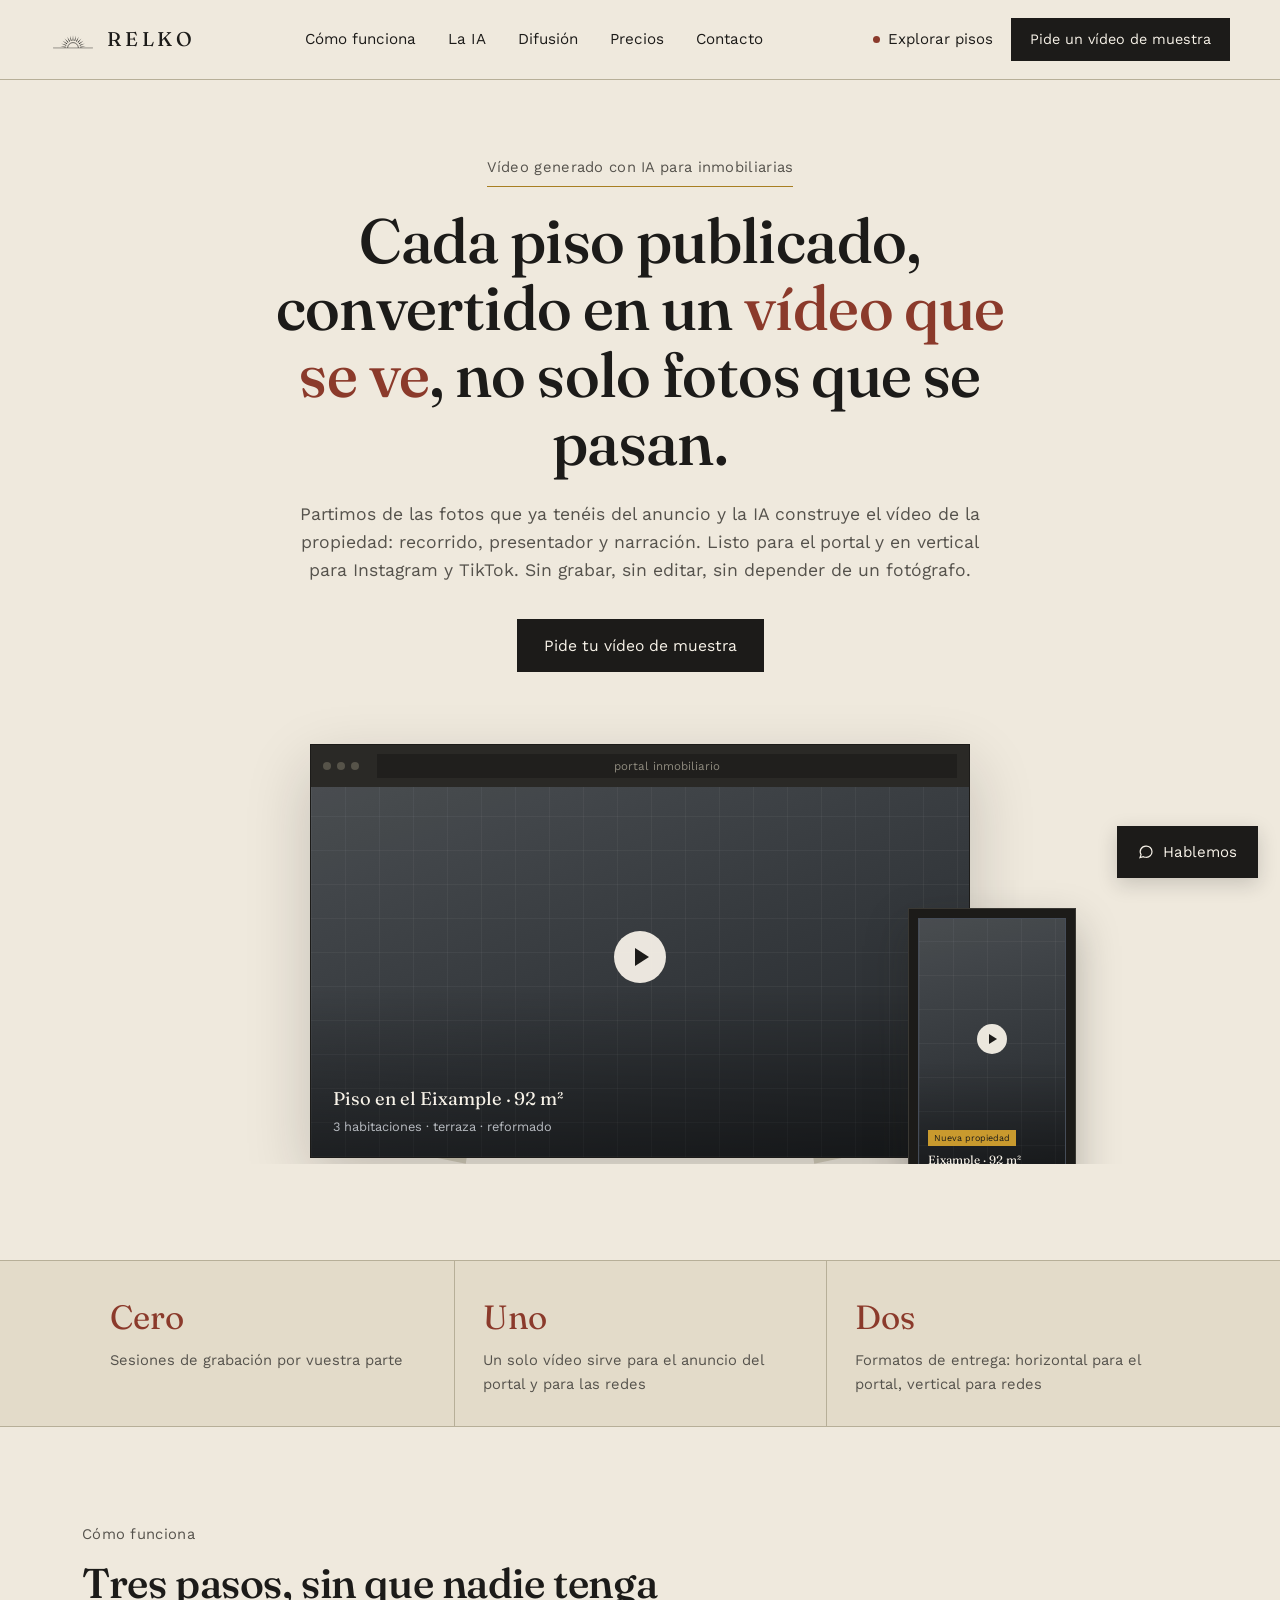
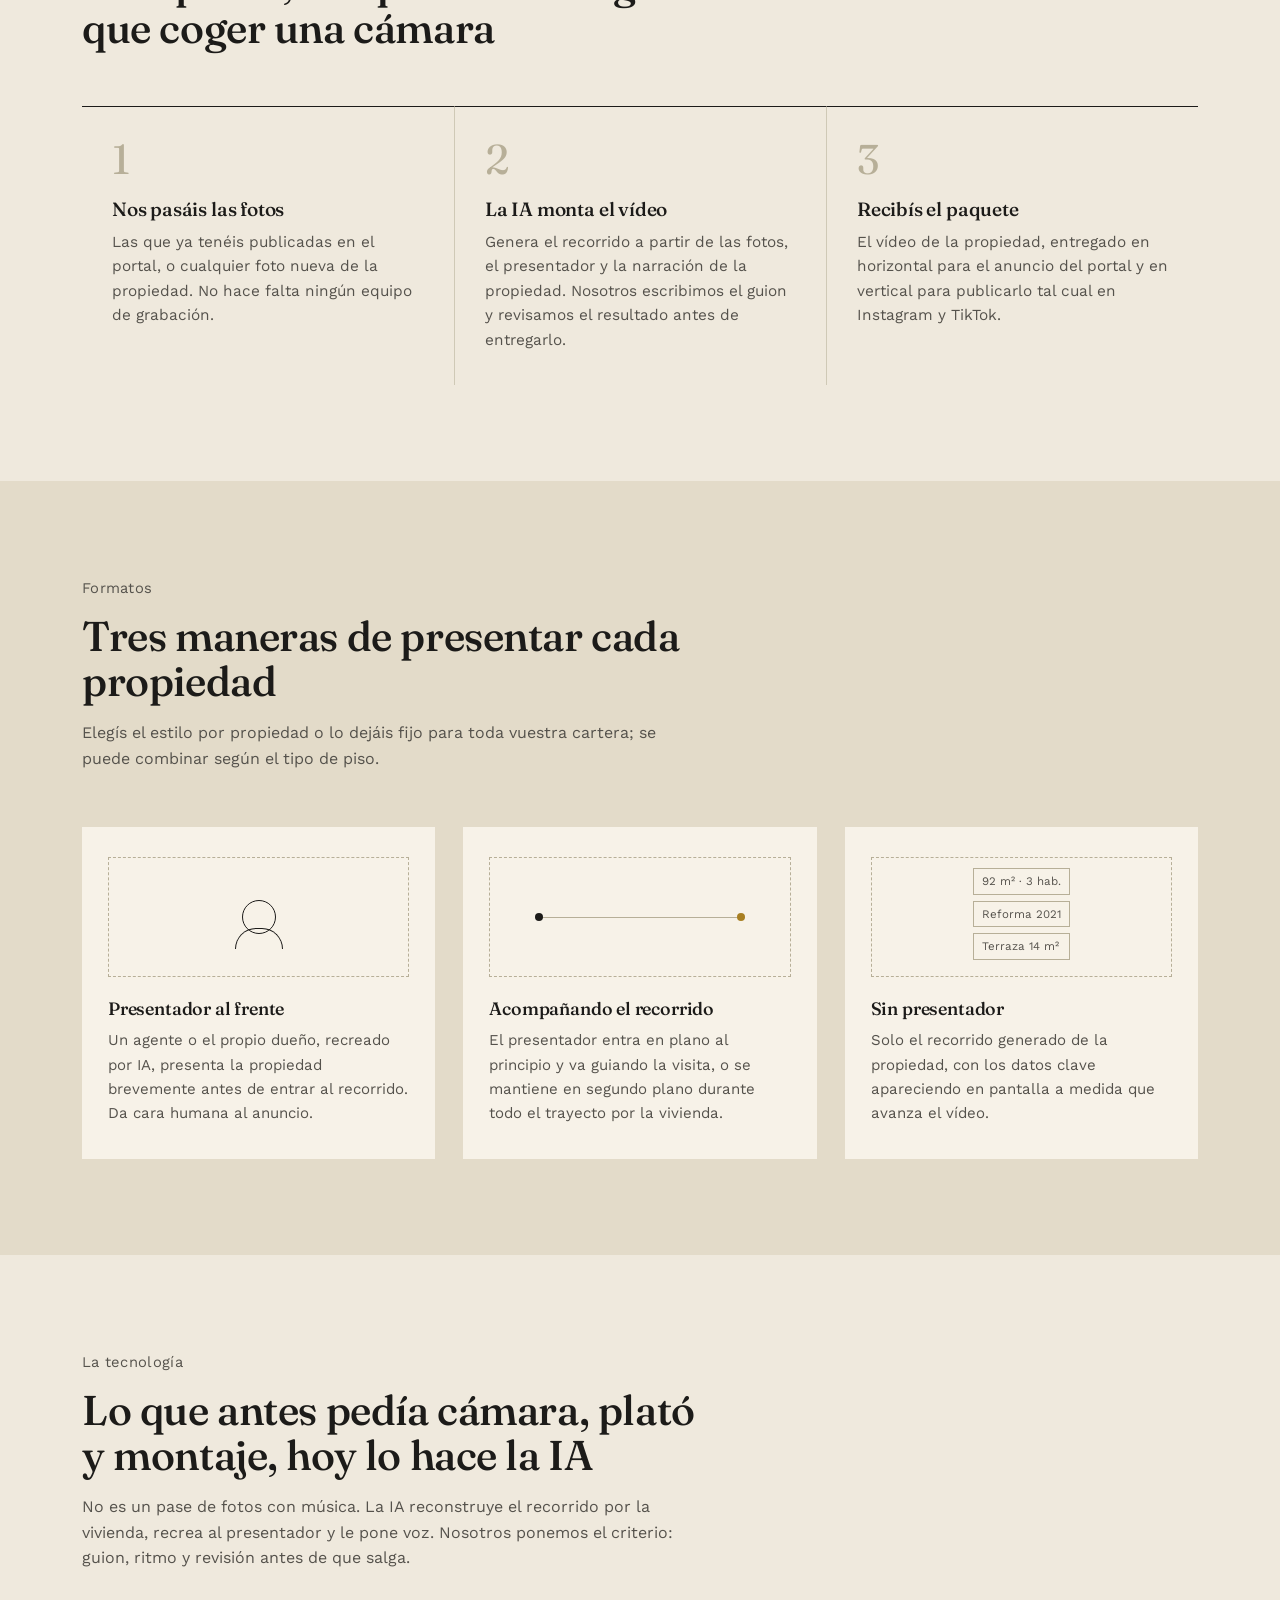
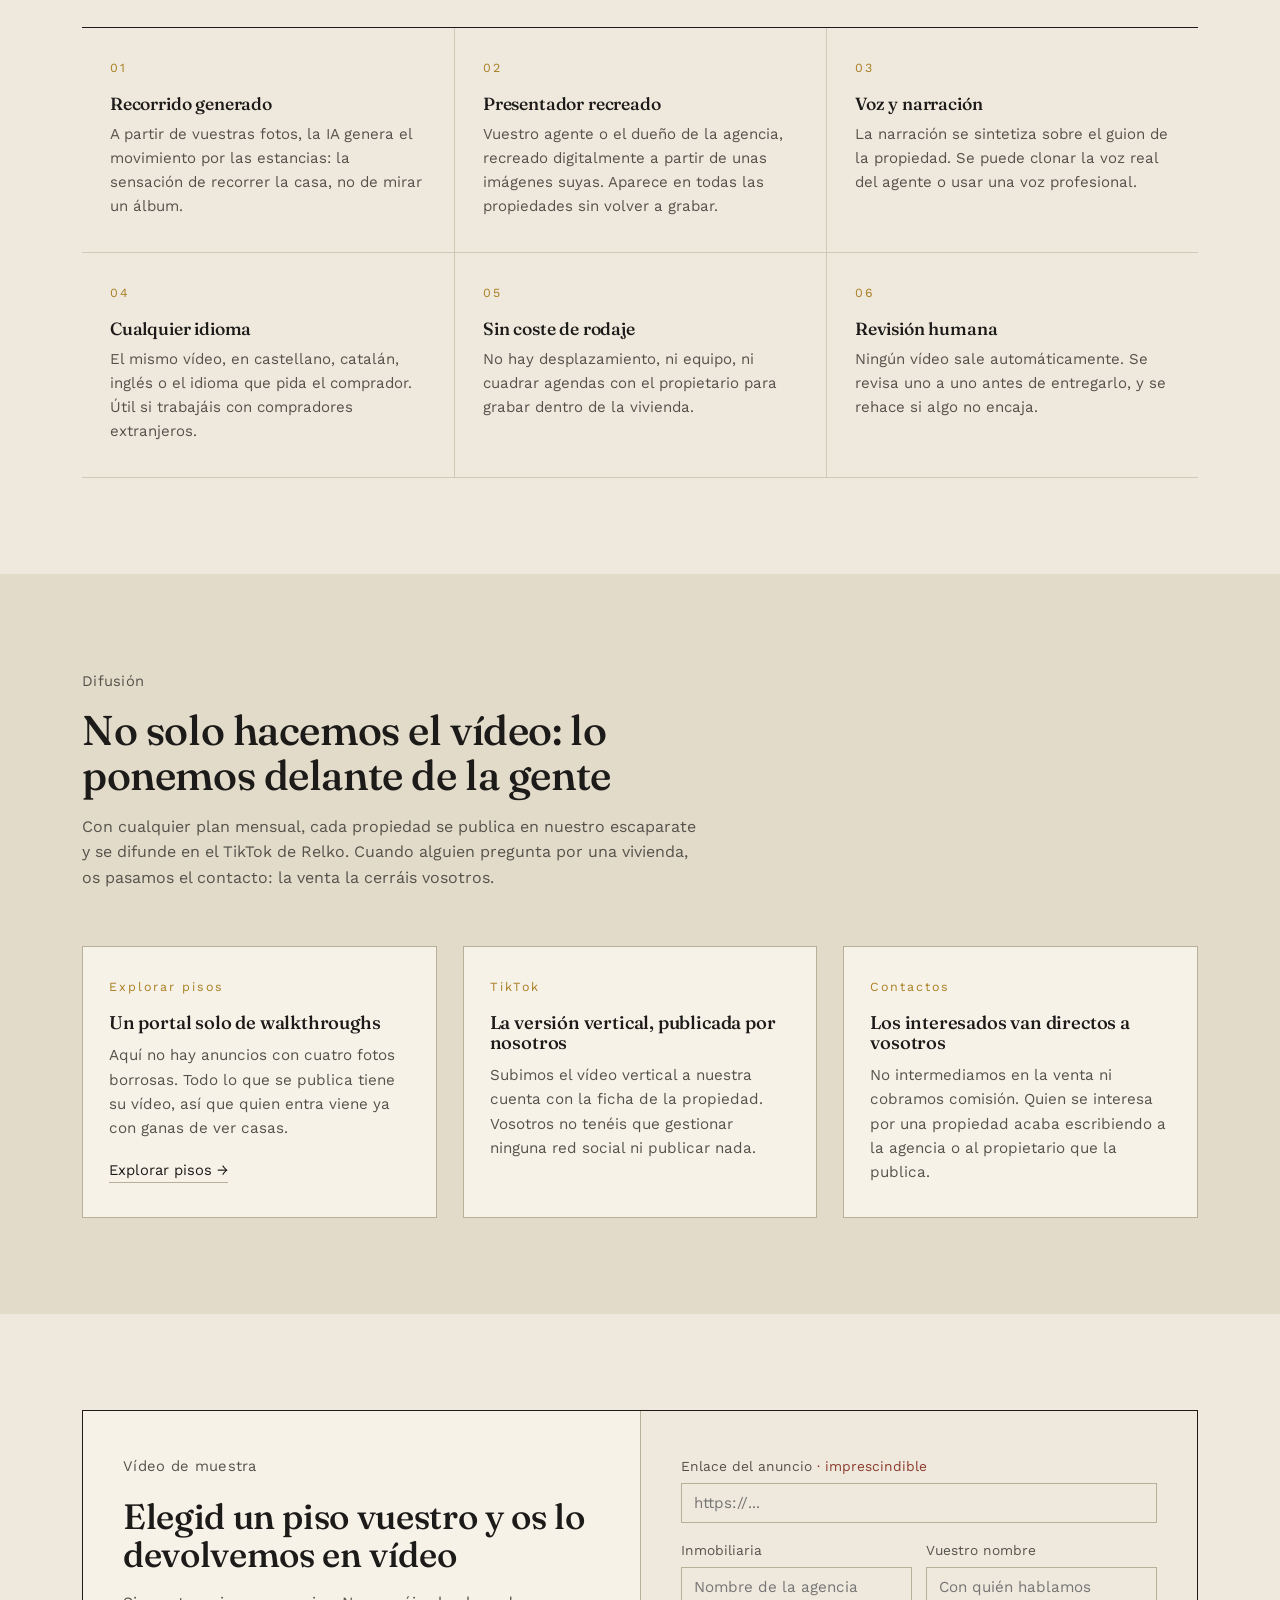
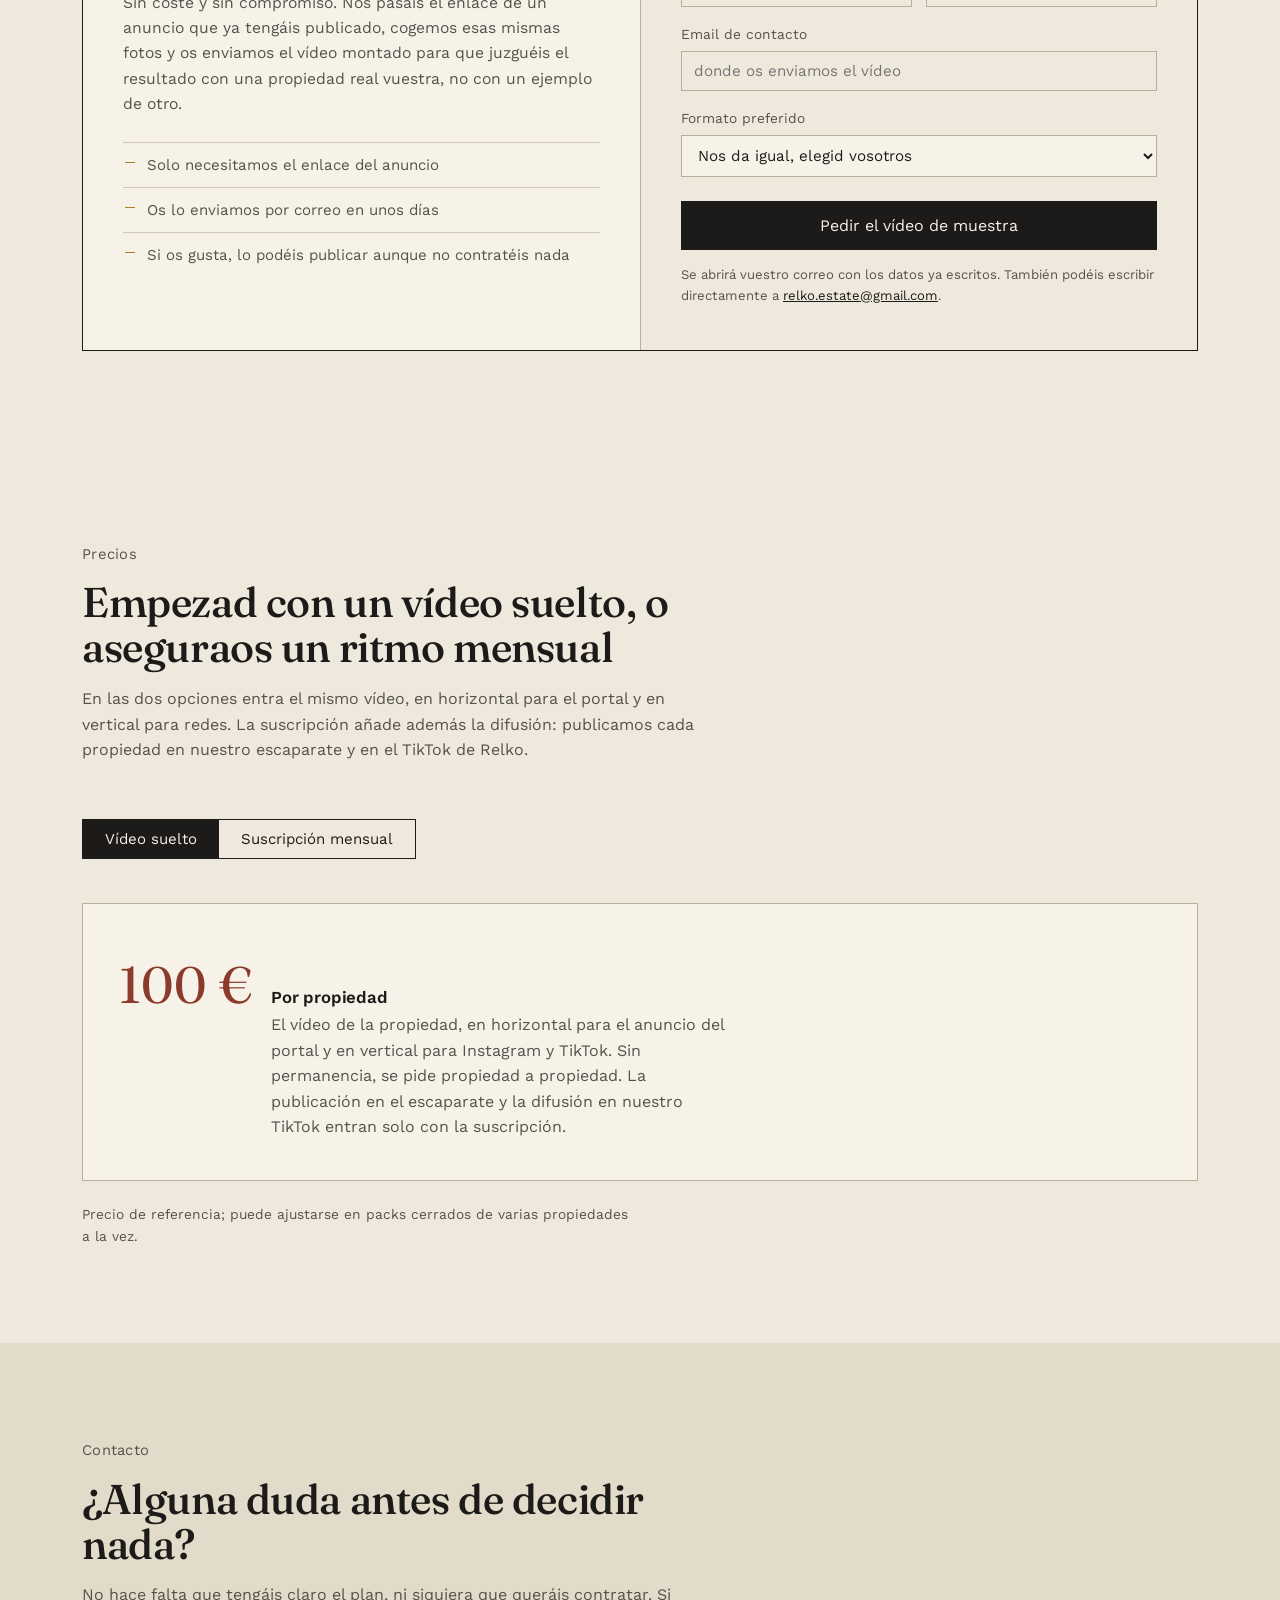
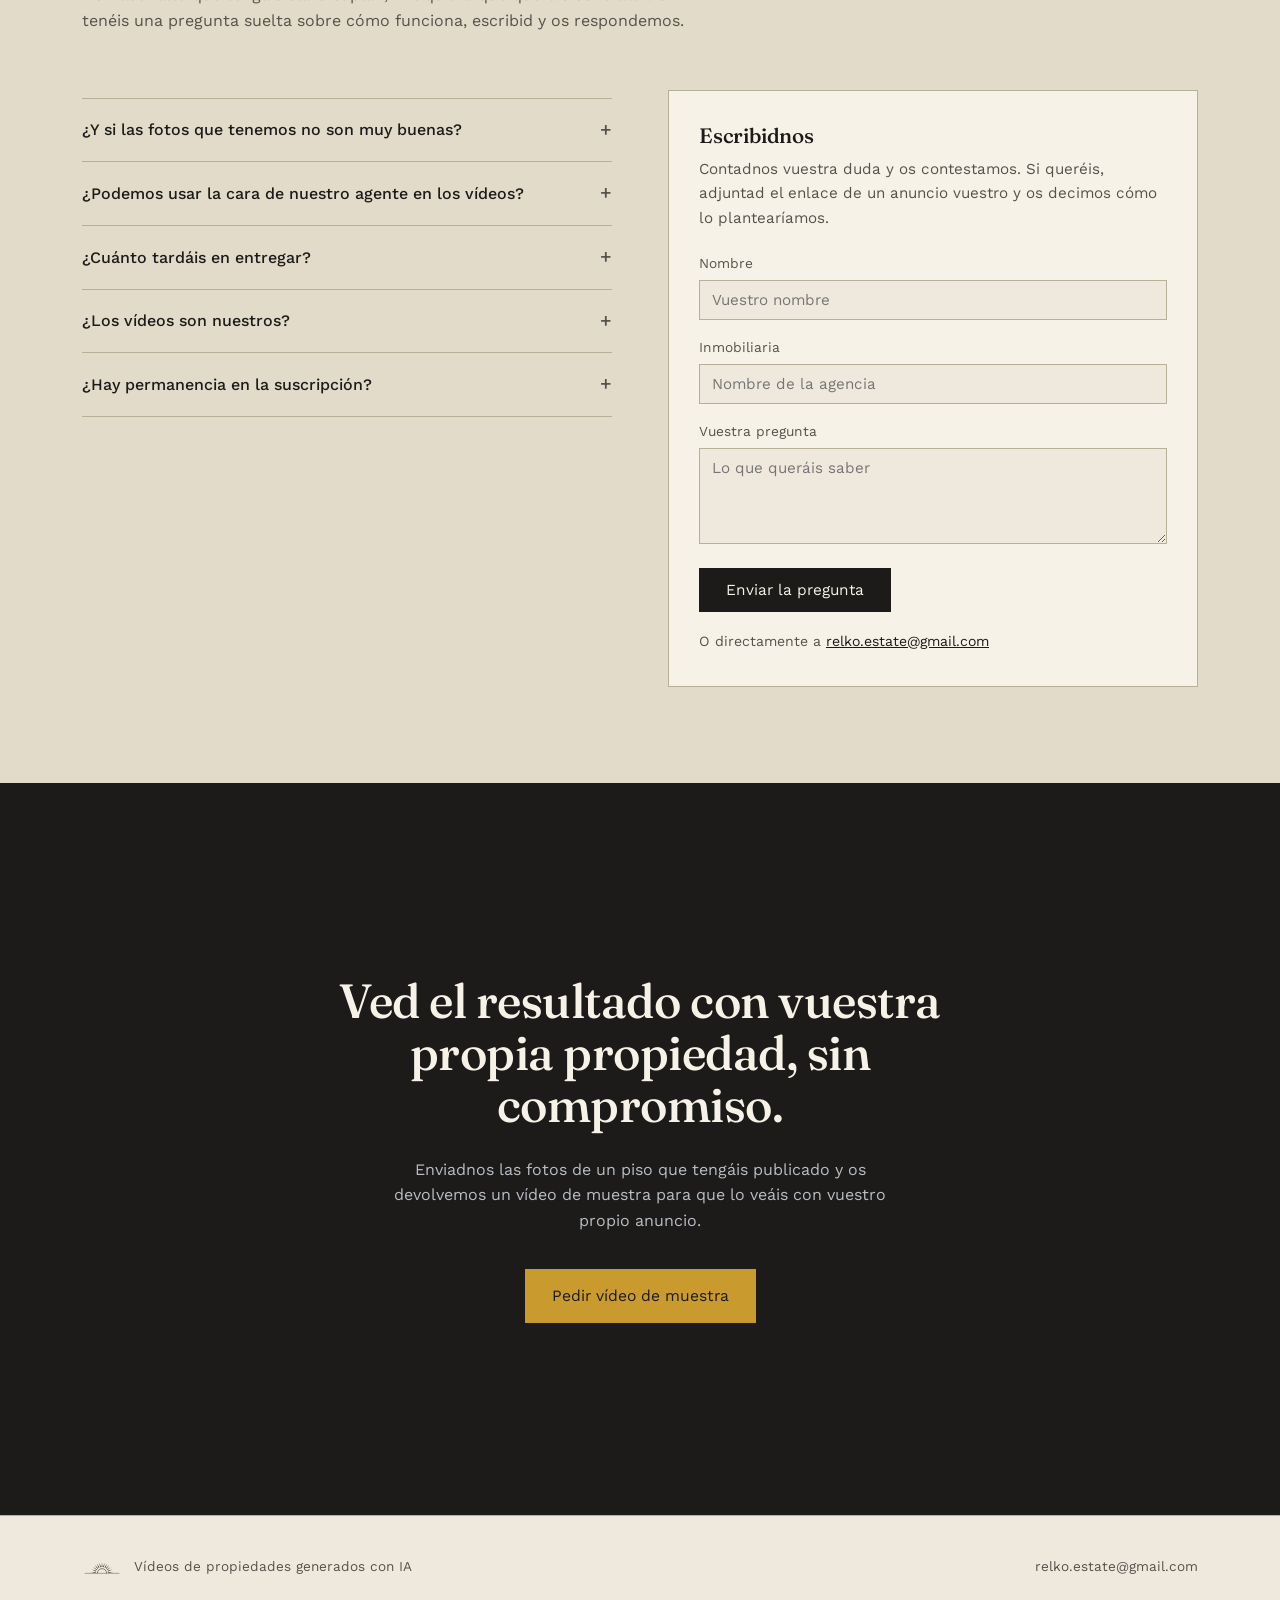
==== commit b827d941: "Rename "Escaparate" nav label to "Explorar pisos" Co-Authored-By: Claude Sonnet 5 <noreply@anthropic" ====
--- a/index.html
+++ b/index.html
@@ -43,7 +43,7 @@
       <a href="index.html#contacto">Contacto</a>
     </nav>
     <div class="nav-right">
-      <a class="tab-escaparate" href="propiedades.html"><span class="dot"></span> Escaparate</a>
+      <a class="tab-escaparate" href="propiedades.html"><span class="dot"></span> Explorar pisos</a>
       <a class="nav-cta" href="index.html#muestra">Pide un vídeo de muestra</a>
     </div>
     <button class="menu-btn" id="navToggle" aria-label="Menú">☰</button>
@@ -216,10 +216,10 @@
 
     <div class="dif-grid">
       <div class="dif-item">
-        <div class="ai-n">Escaparate</div>
+        <div class="ai-n">Explorar pisos</div>
         <h3>Un portal solo de walkthroughs</h3>
         <p>Aquí no hay anuncios con cuatro fotos borrosas. Todo lo que se publica tiene su vídeo, así que quien entra viene ya con ganas de ver casas.</p>
-        <a class="dif-link" href="propiedades.html">Ver el escaparate →</a>
+        <a class="dif-link" href="propiedades.html">Explorar pisos →</a>
       </div>
       <div class="dif-item">
         <div class="ai-n">TikTok</div>
--- a/css/styles.css
+++ b/css/styles.css
@@ -357,8 +357,20 @@
 
 /* ---------- ESCAPARATE: filtros ---------- */
 .esc-filters{ position: sticky; top: 69px; z-index: 40; background: var(--bg-alt); border-top: 1px solid var(--line); border-bottom: 1px solid var(--line); }
+.filters-toggle{ display:none; }
 .filter-row{ display:grid; grid-template-columns: 1.4fr repeat(5, 1fr) auto; gap: 14px; align-items:end; padding: 18px 0; }
 @media (max-width: 1040px){ .filter-row{ grid-template-columns: repeat(3,1fr); } }
+@media (max-width: 760px){
+  .filters-toggle{
+    display:flex; width:100%; align-items:center; justify-content:space-between;
+    padding: 14px 0; background:none; border:none; cursor:pointer;
+    font-family:'Work Sans',sans-serif; font-size: 0.95rem; font-weight:500; color: var(--ink);
+  }
+  .filters-toggle .chevron{ width:18px; height:18px; transition: transform .2s ease; }
+  #escFilters.open .filters-toggle .chevron{ transform: rotate(180deg); }
+  .filter-row{ display:none; padding-top: 4px; }
+  #escFilters.open .filter-row{ display:grid; }
+}
 @media (max-width: 620px){ .filter-row{ grid-template-columns: repeat(2,1fr); } }
 .filter label{ display:block; font-size: 0.76rem; color: var(--ink-soft); margin-bottom: 5px; letter-spacing: 0.04em; }
 .filter input, .filter select{ width: 100%; padding: 9px 10px; font-family:'Work Sans',sans-serif; font-size: 0.92rem; border: 1px solid var(--line); background: var(--paper); color: var(--ink); }
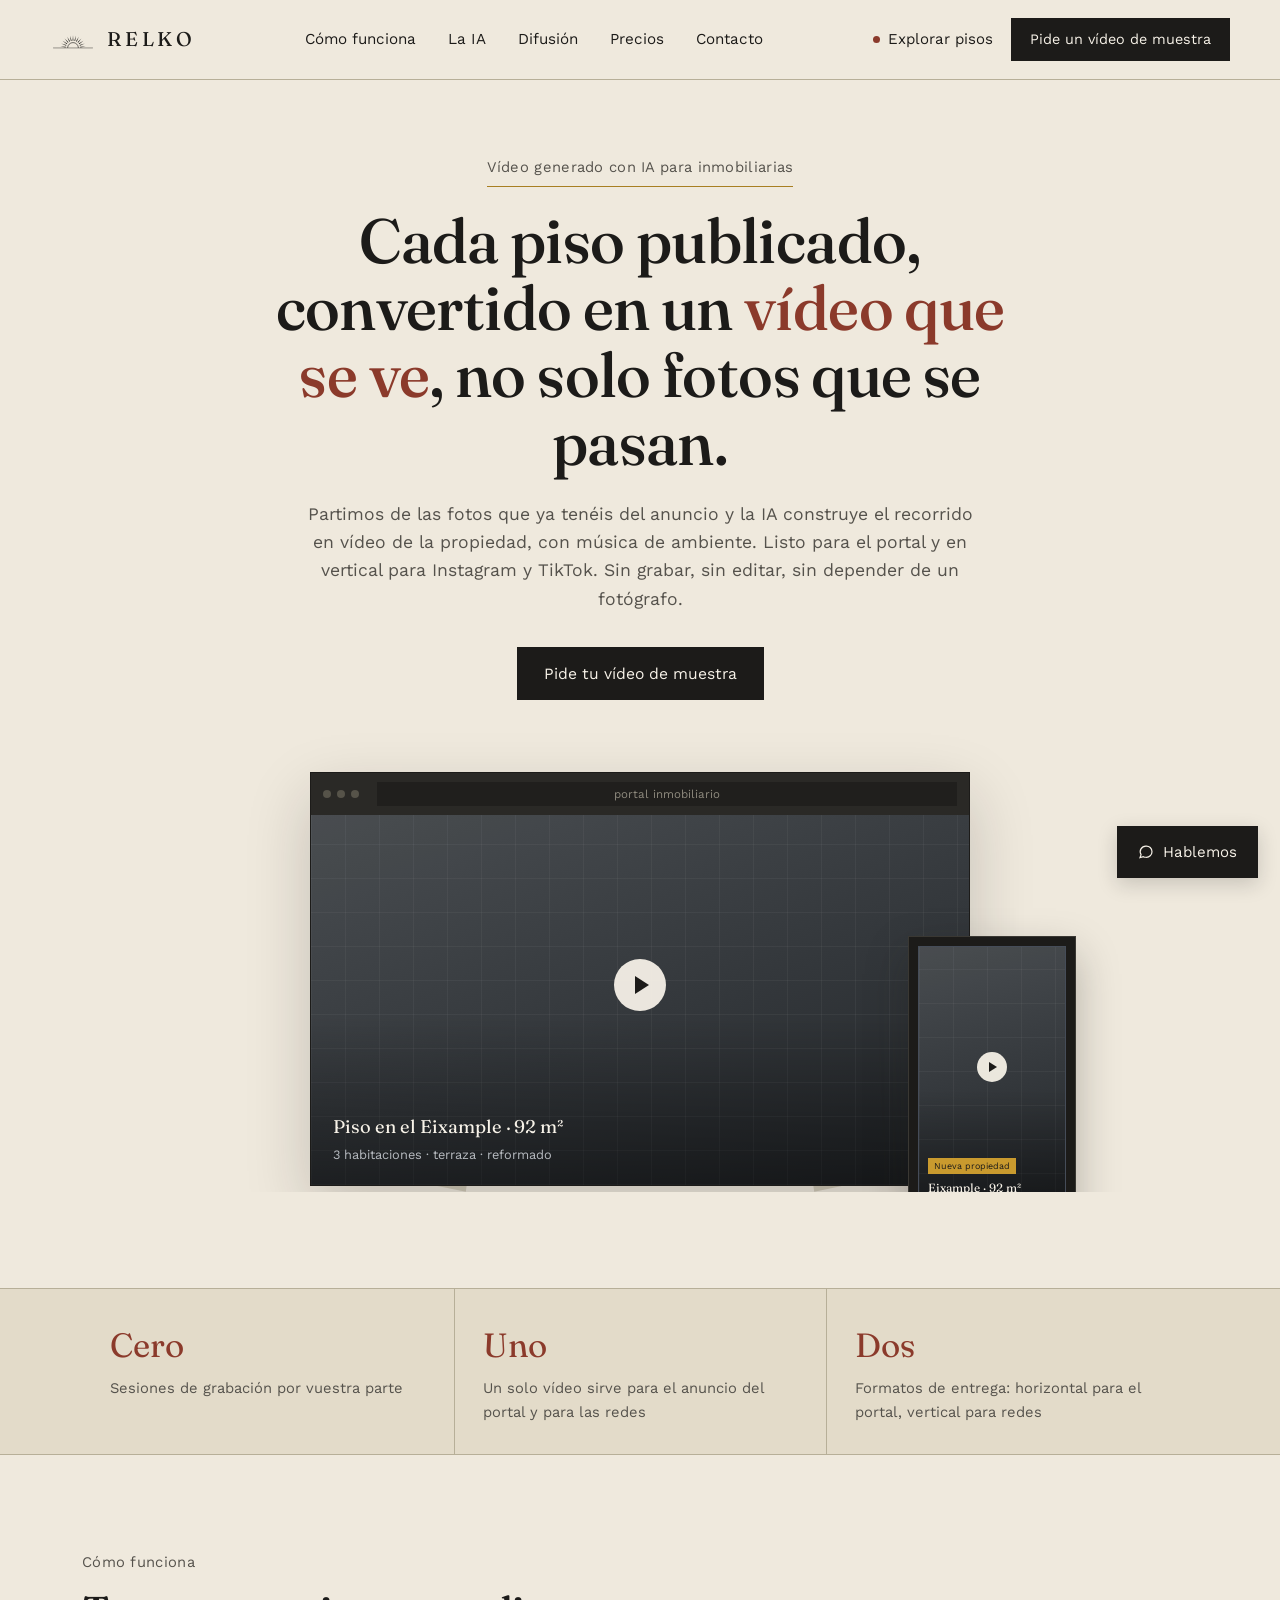
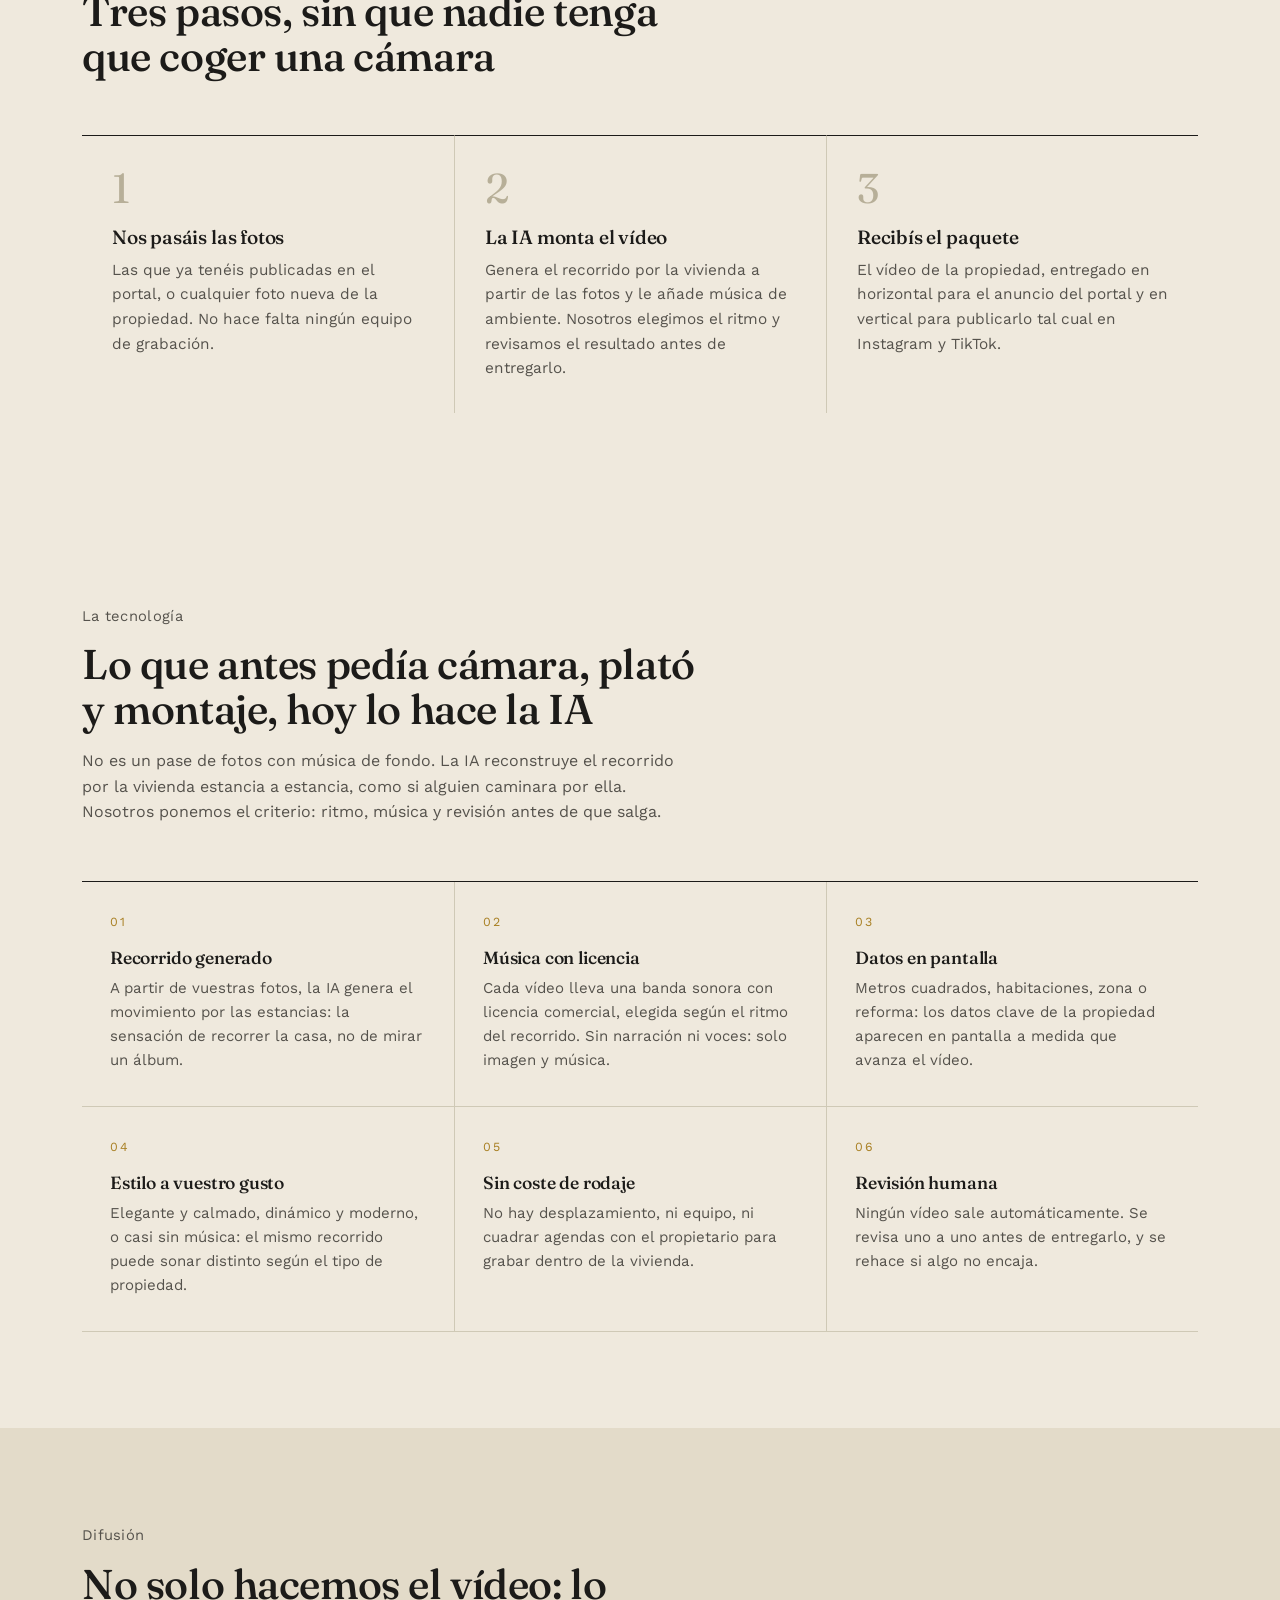
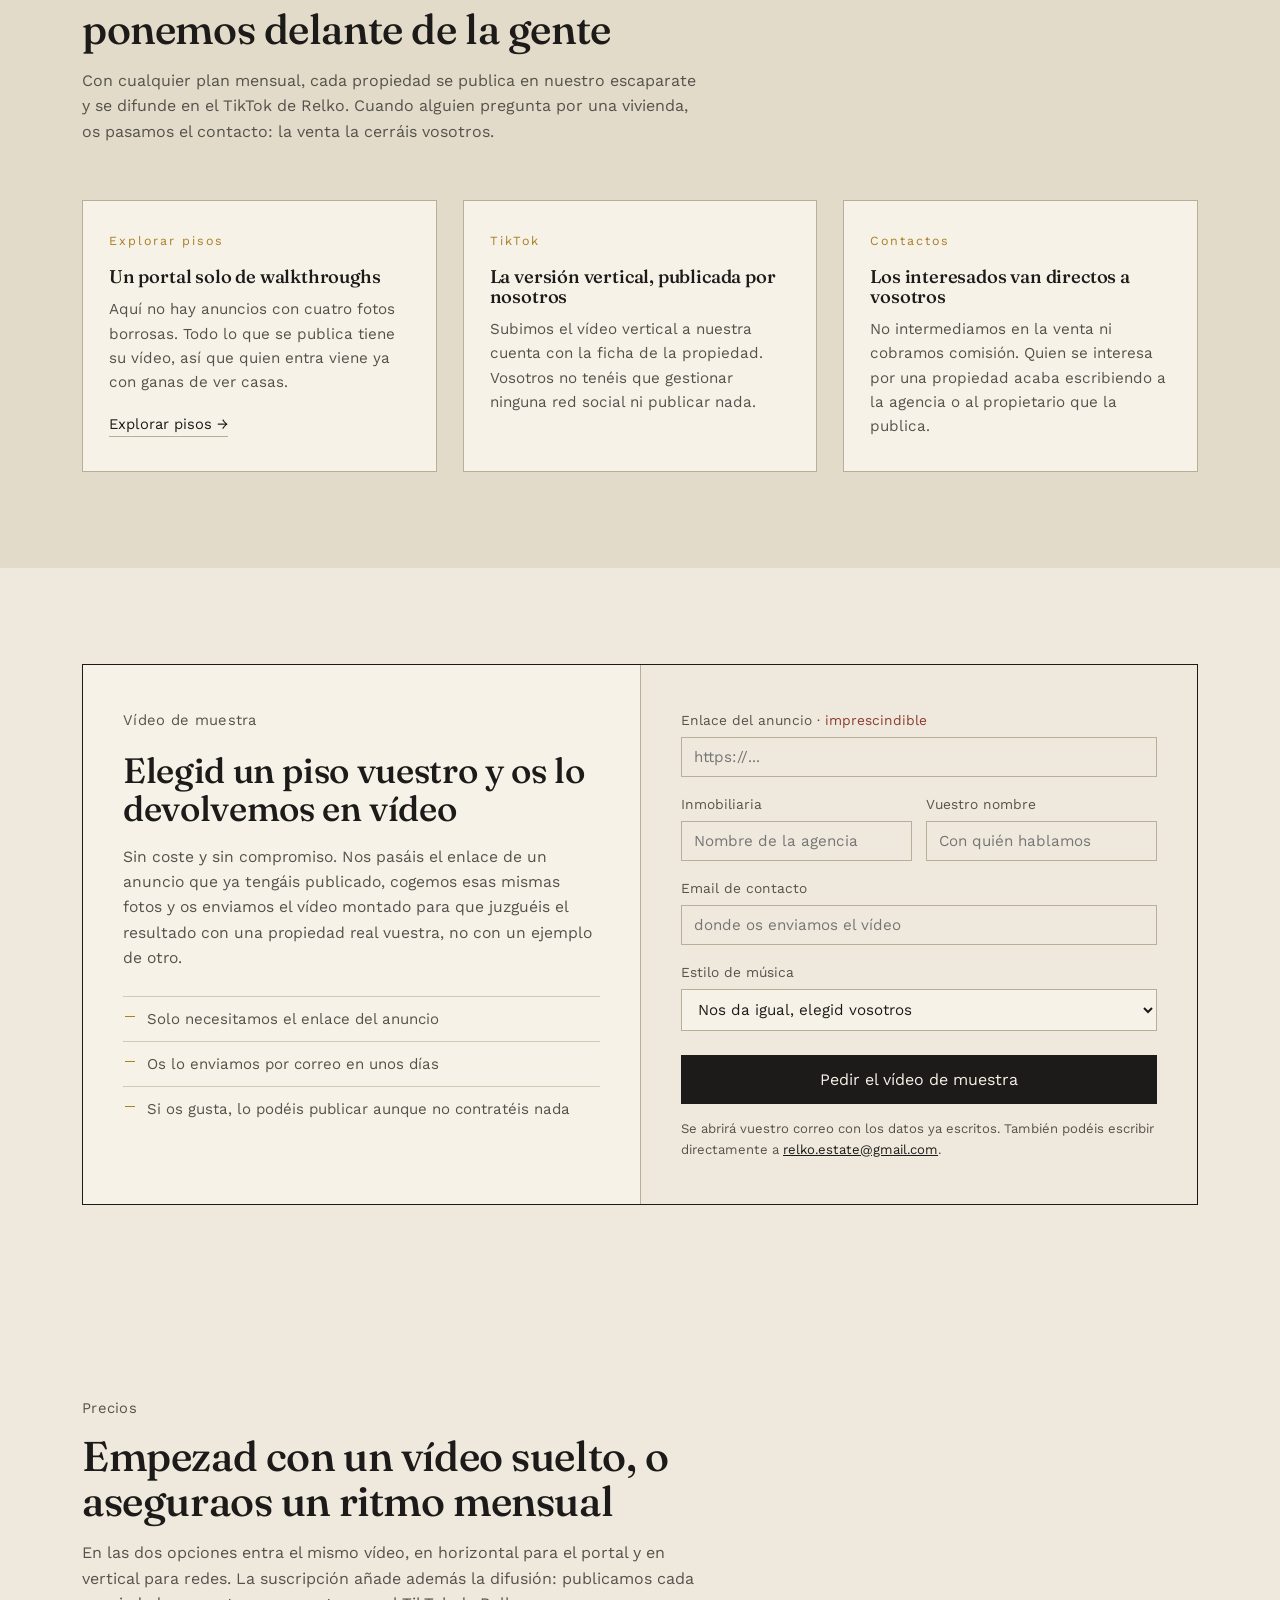
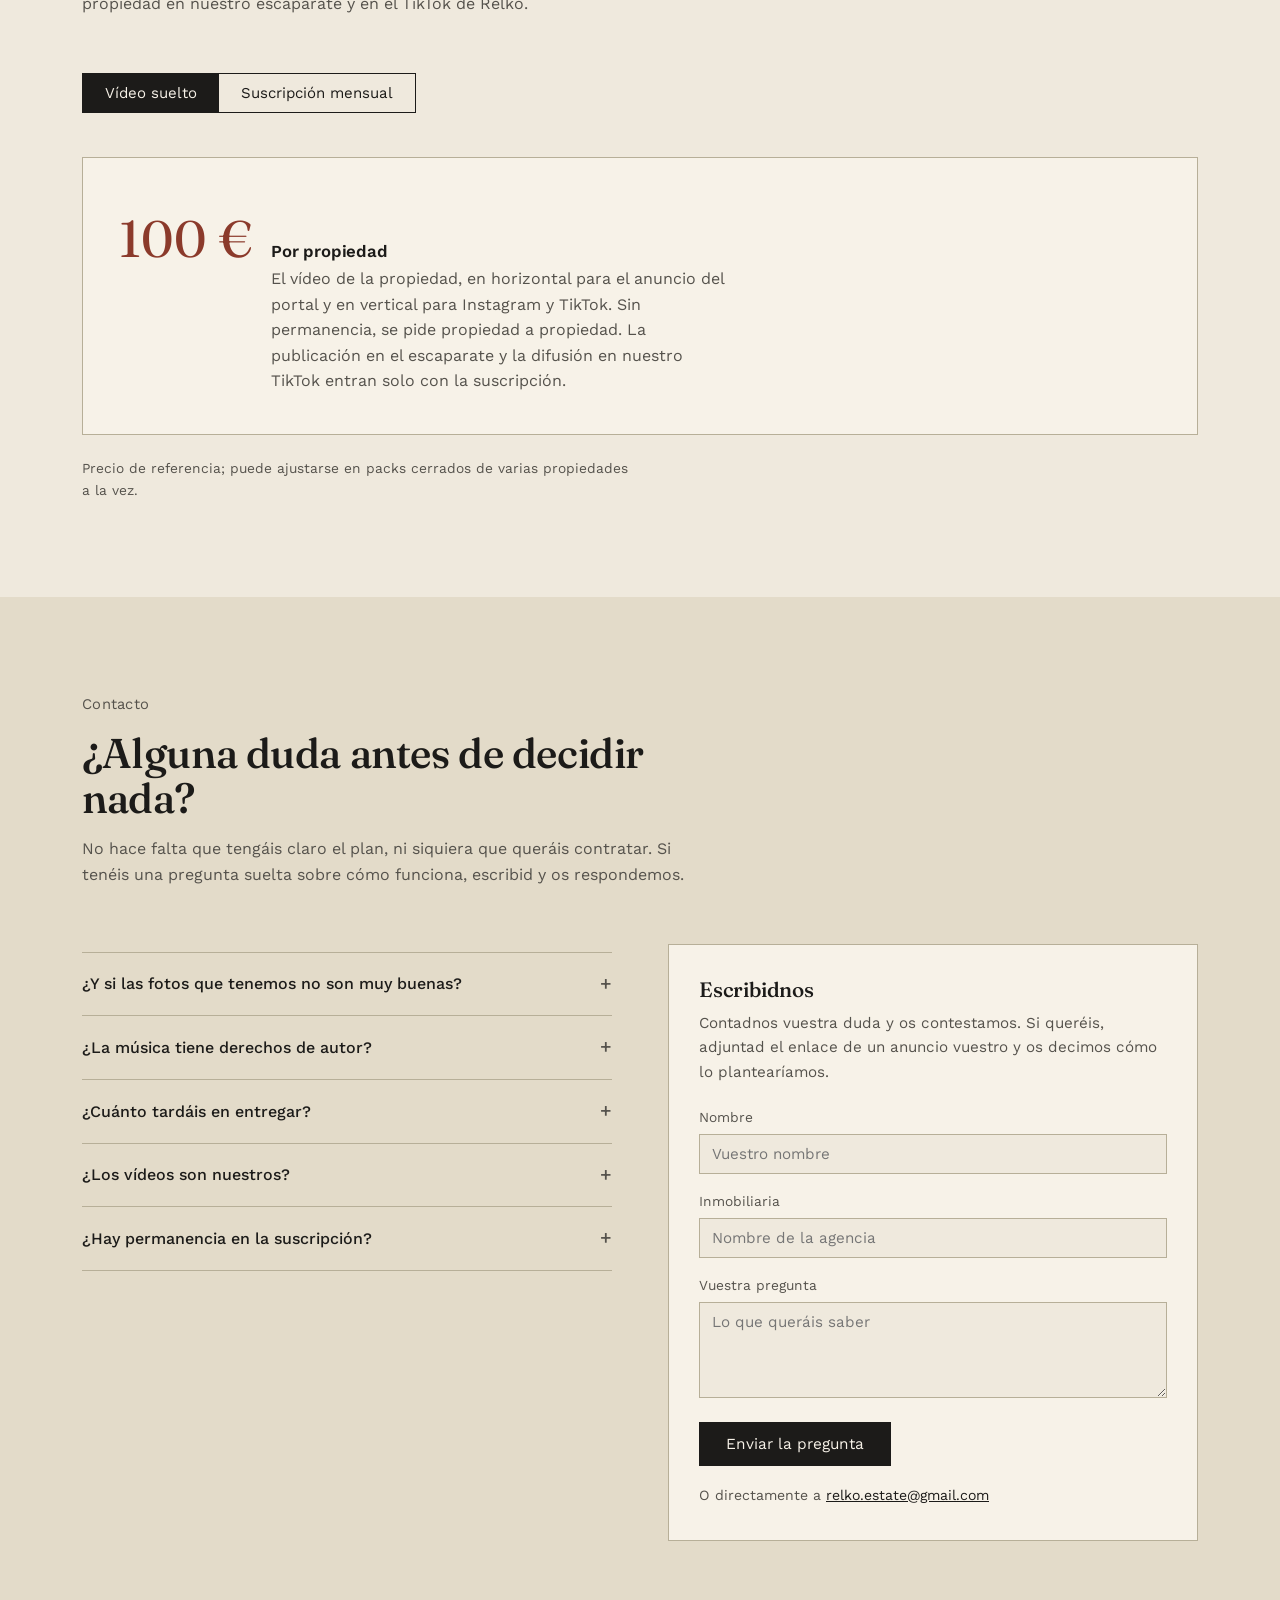
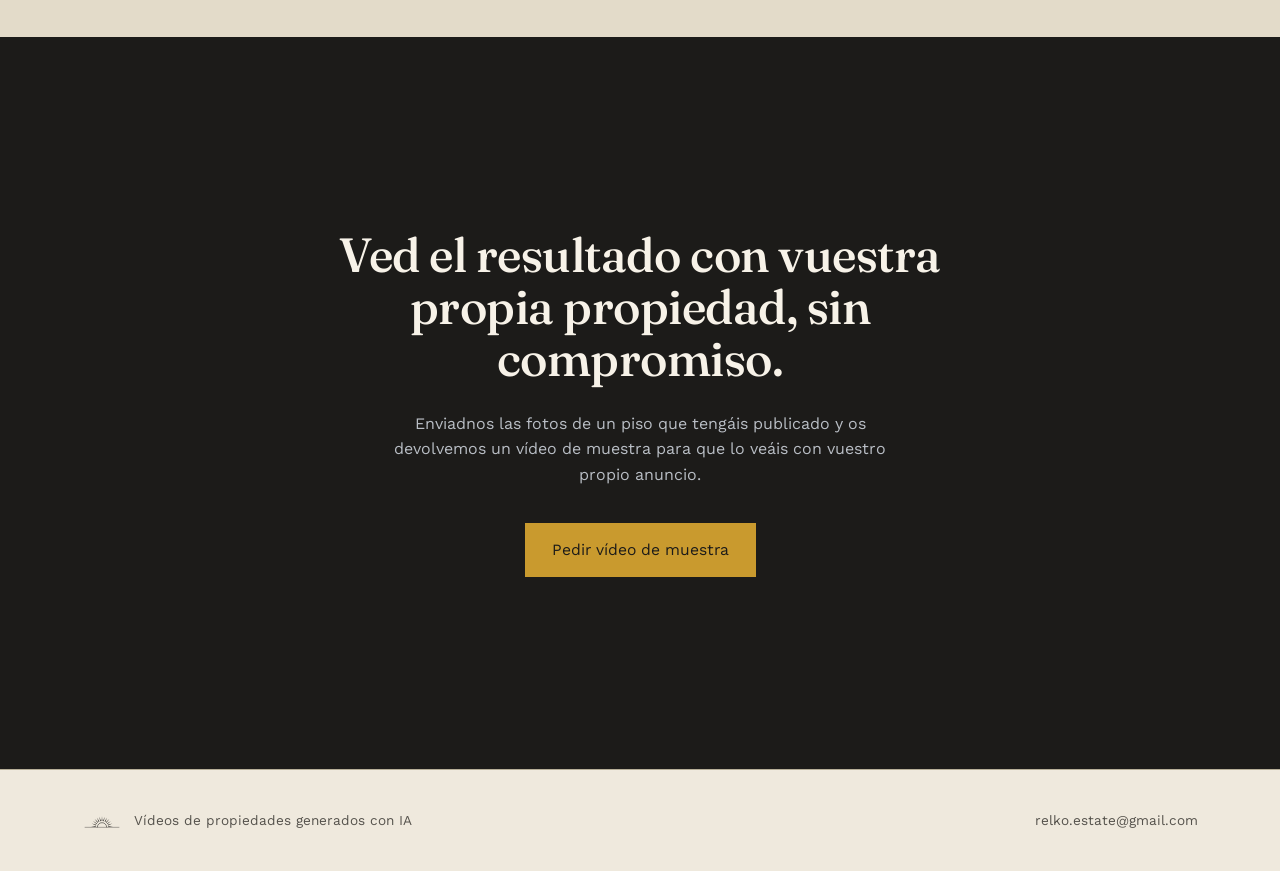
==== commit b6ede38f: "Remove AI presenter/narration concept, walkthrough + music only Product is now purely AI-generated h" ====
--- a/index.html
+++ b/index.html
@@ -55,7 +55,7 @@
     <div class="hero-copy">
       <div class="kicker">Vídeo generado con IA para inmobiliarias</div>
       <h1>Cada piso publicado, convertido en un <em>vídeo que se ve</em>, no solo fotos que se pasan.</h1>
-      <p class="lead">Partimos de las fotos que ya tenéis del anuncio y la IA construye el vídeo de la propiedad: recorrido, presentador y narración. Listo para el portal y en vertical para Instagram y TikTok. Sin grabar, sin editar, sin depender de un fotógrafo.</p>
+      <p class="lead">Partimos de las fotos que ya tenéis del anuncio y la IA construye el recorrido en vídeo de la propiedad, con música de ambiente. Listo para el portal y en vertical para Instagram y TikTok. Sin grabar, sin editar, sin depender de un fotógrafo.</p>
       <div class="cta-row">
         <a class="btn btn-primary" href="#muestra">Pide tu vídeo de muestra</a>
       </div>
@@ -125,7 +125,7 @@
       <div class="step">
         <div class="n">2</div>
         <h3>La IA monta el vídeo</h3>
-        <p>Genera el recorrido a partir de las fotos, el presentador y la narración de la propiedad. Nosotros escribimos el guion y revisamos el resultado antes de entregarlo.</p>
+        <p>Genera el recorrido por la vivienda a partir de las fotos y le añade música de ambiente. Nosotros elegimos el ritmo y revisamos el resultado antes de entregarlo.</p>
       </div>
       <div class="step">
         <div class="n">3</div>
@@ -136,39 +136,12 @@
   </div>
 </section>
 
-<section id="formatos" class="section-alt">
-  <div class="wrap">
-    <div class="section-head">
-      <div class="kicker">Formatos</div>
-      <h2>Tres maneras de presentar cada propiedad</h2>
-      <p>Elegís el estilo por propiedad o lo dejáis fijo para toda vuestra cartera; se puede combinar según el tipo de piso.</p>
-    </div>
-    <div class="formats">
-      <div class="format-card">
-        <div class="fig"><div class="avatar-dot"></div></div>
-        <h3>Presentador al frente</h3>
-        <p>Un agente o el propio dueño, recreado por IA, presenta la propiedad brevemente antes de entrar al recorrido. Da cara humana al anuncio.</p>
-      </div>
-      <div class="format-card">
-        <div class="fig"><div class="path-line"></div></div>
-        <h3>Acompañando el recorrido</h3>
-        <p>El presentador entra en plano al principio y va guiando la visita, o se mantiene en segundo plano durante todo el trayecto por la vivienda.</p>
-      </div>
-      <div class="format-card">
-        <div class="fig"><div class="data-tags"><span>92 m² · 3 hab.</span><span>Reforma 2021</span><span>Terraza 14 m²</span></div></div>
-        <h3>Sin presentador</h3>
-        <p>Solo el recorrido generado de la propiedad, con los datos clave apareciendo en pantalla a medida que avanza el vídeo.</p>
-      </div>
-    </div>
-  </div>
-</section>
-
 <section id="ia">
   <div class="wrap">
     <div class="section-head">
       <div class="kicker">La tecnología</div>
       <h2>Lo que antes pedía cámara, plató y montaje, hoy lo hace la IA</h2>
-      <p>No es un pase de fotos con música. La IA reconstruye el recorrido por la vivienda, recrea al presentador y le pone voz. Nosotros ponemos el criterio: guion, ritmo y revisión antes de que salga.</p>
+      <p>No es un pase de fotos con música de fondo. La IA reconstruye el recorrido por la vivienda estancia a estancia, como si alguien caminara por ella. Nosotros ponemos el criterio: ritmo, música y revisión antes de que salga.</p>
     </div>
 
     <div class="ai-grid">
@@ -179,18 +152,18 @@
       </div>
       <div class="ai-item">
         <div class="ai-n">02</div>
-        <h3>Presentador recreado</h3>
-        <p>Vuestro agente o el dueño de la agencia, recreado digitalmente a partir de unas imágenes suyas. Aparece en todas las propiedades sin volver a grabar.</p>
+        <h3>Música con licencia</h3>
+        <p>Cada vídeo lleva una banda sonora con licencia comercial, elegida según el ritmo del recorrido. Sin narración ni voces: solo imagen y música.</p>
       </div>
       <div class="ai-item">
         <div class="ai-n">03</div>
-        <h3>Voz y narración</h3>
-        <p>La narración se sintetiza sobre el guion de la propiedad. Se puede clonar la voz real del agente o usar una voz profesional.</p>
+        <h3>Datos en pantalla</h3>
+        <p>Metros cuadrados, habitaciones, zona o reforma: los datos clave de la propiedad aparecen en pantalla a medida que avanza el vídeo.</p>
       </div>
       <div class="ai-item">
         <div class="ai-n">04</div>
-        <h3>Cualquier idioma</h3>
-        <p>El mismo vídeo, en castellano, catalán, inglés o el idioma que pida el comprador. Útil si trabajáis con compradores extranjeros.</p>
+        <h3>Estilo a vuestro gusto</h3>
+        <p>Elegante y calmado, dinámico y moderno, o casi sin música: el mismo recorrido puede sonar distinto según el tipo de propiedad.</p>
       </div>
       <div class="ai-item">
         <div class="ai-n">05</div>
@@ -269,12 +242,12 @@
           <input type="email" id="m-email" placeholder="donde os enviamos el vídeo">
         </div>
         <div class="field">
-          <label for="m-formato">Formato preferido</label>
+          <label for="m-formato">Estilo de música</label>
           <select id="m-formato">
             <option>Nos da igual, elegid vosotros</option>
-            <option>Con presentador al frente</option>
-            <option>Presentador acompañando el recorrido</option>
-            <option>Sin presentador, solo el recorrido</option>
+            <option>Elegante y calmado</option>
+            <option>Dinámico y moderno</option>
+            <option>Minimalista, casi sin música</option>
           </select>
         </div>
         <button type="button" id="m-enviar">Pedir el vídeo de muestra</button>
@@ -332,7 +305,7 @@
             <li>Todo lo de Básico</li>
             <li>Posición destacada en el escaparate</li>
             <li>Prioridad de entrega</li>
-            <li>Un formato de presentador fijo para toda la cartera</li>
+            <li>Un estilo de música fijo para toda la cartera</li>
           </ul>
           <a href="#contacto">Empezar con Crecimiento</a>
         </div>
@@ -369,8 +342,8 @@
           <p>Trabajamos con lo que haya publicado. Si alguna foto no da el resultado esperado, os lo decimos antes de entregar y proponemos qué cambiar.</p>
         </details>
         <details>
-          <summary>¿Podemos usar la cara de nuestro agente en los vídeos?</summary>
-          <p>Sí. Se puede recrear al agente o al dueño de la agencia para que presente las propiedades, o dejar el vídeo sin presentador si preferís.</p>
+          <summary>¿La música tiene derechos de autor?</summary>
+          <p>No. Usamos música con licencia comercial, así que podéis publicar el vídeo en el portal, redes sociales o donde queráis sin ningún problema de derechos.</p>
         </details>
         <details>
           <summary>¿Cuánto tardáis en entregar?</summary>
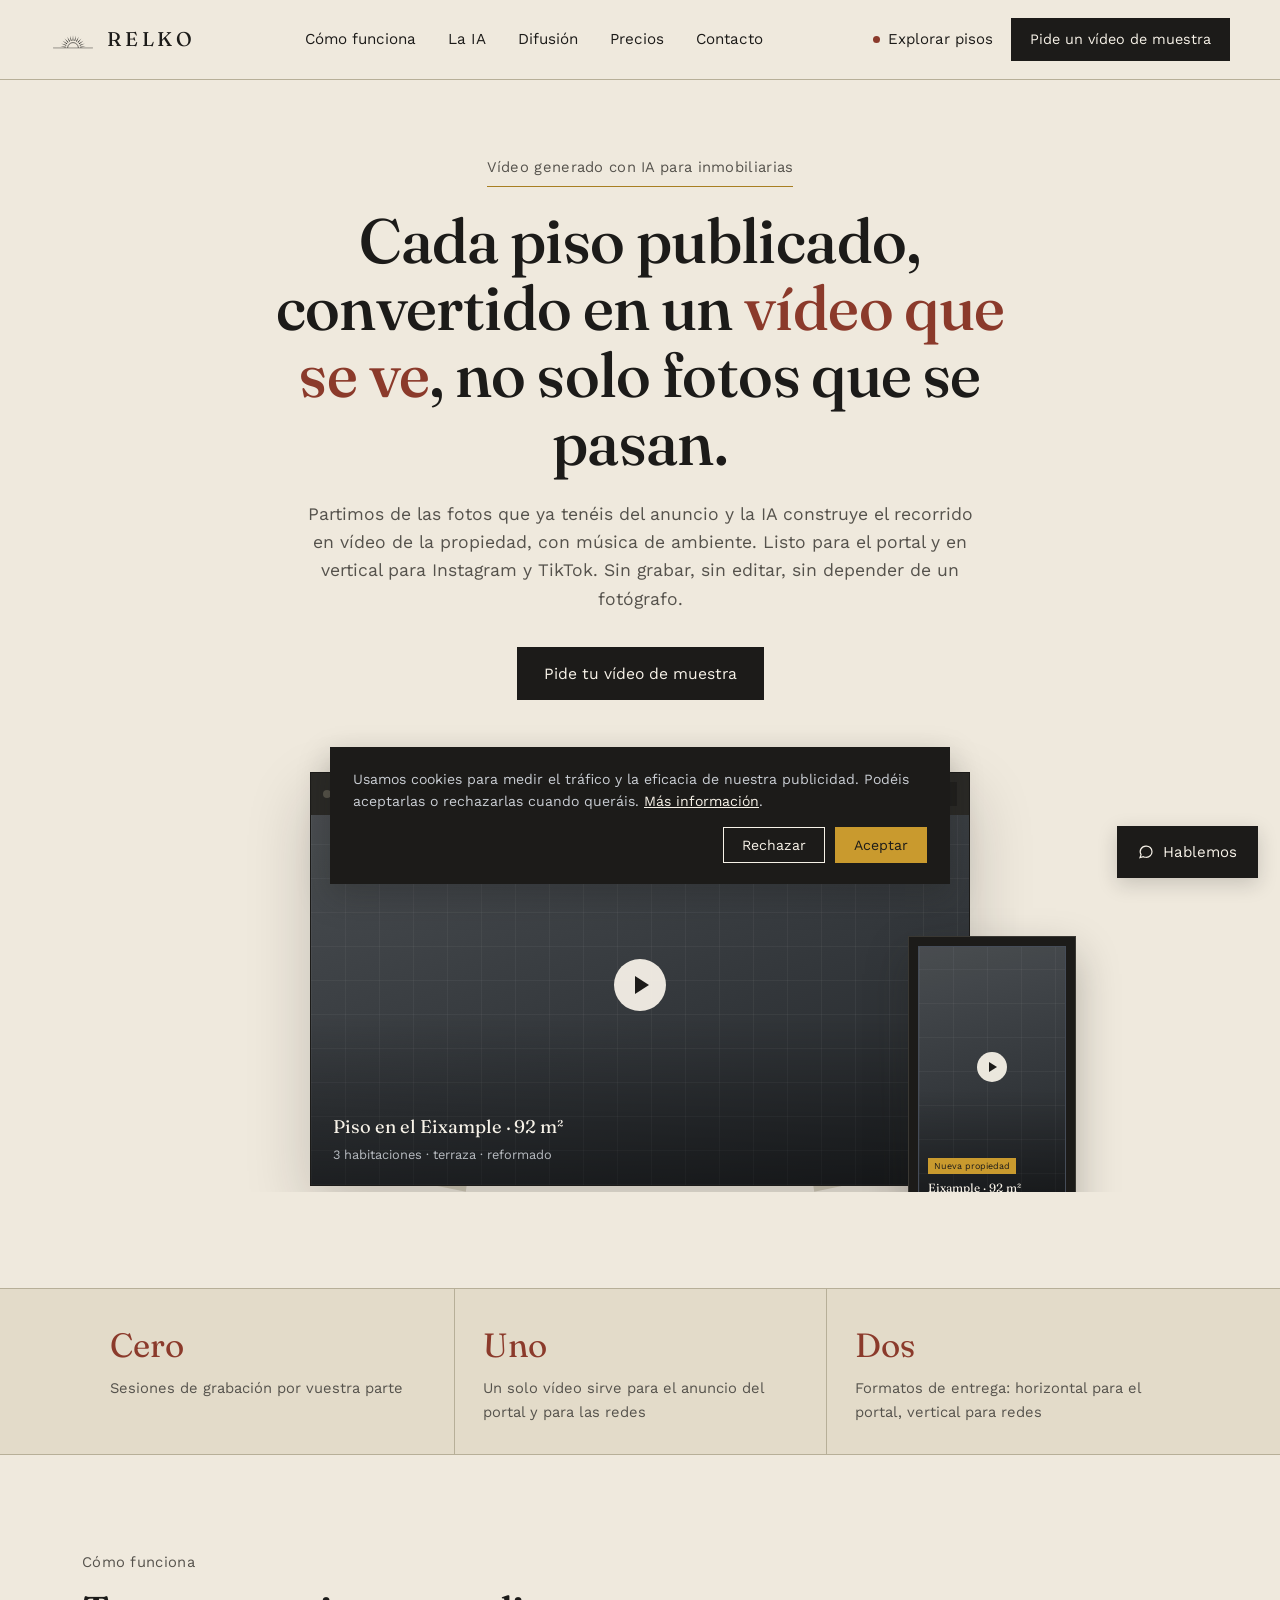
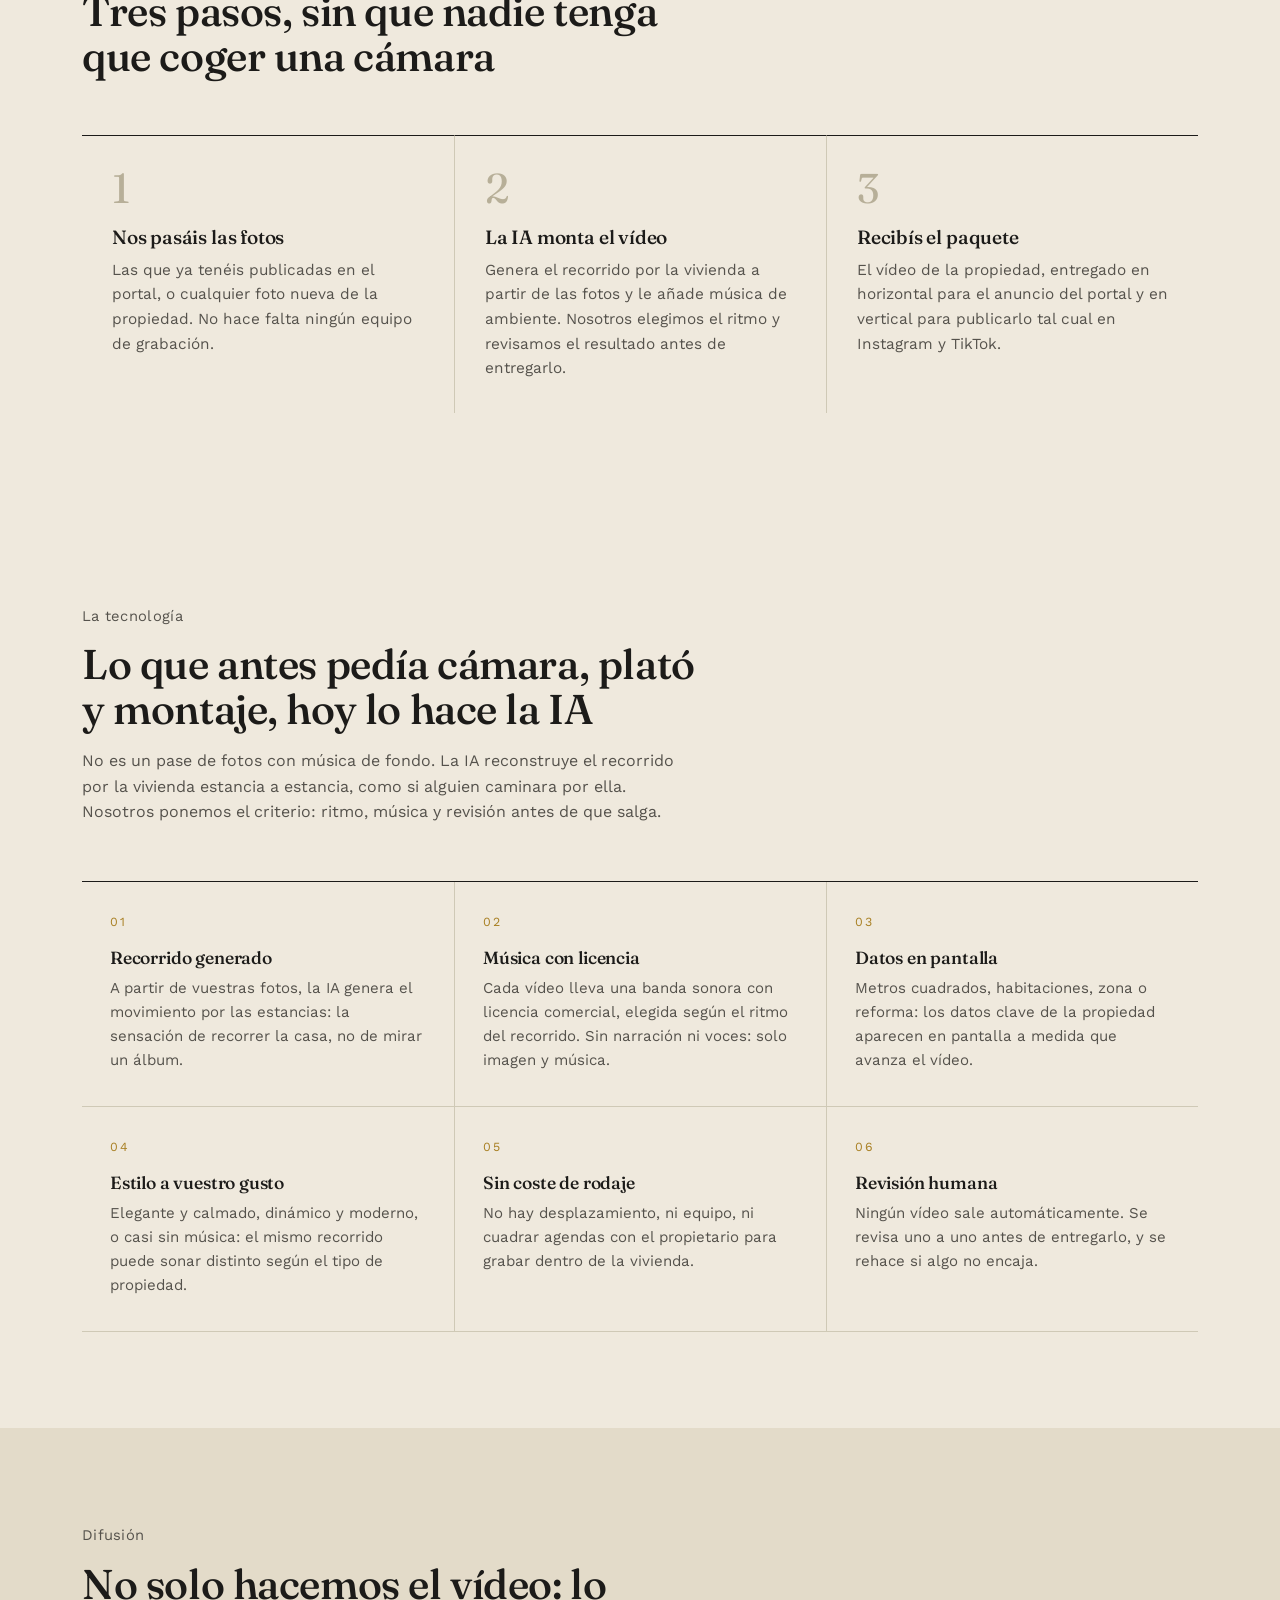
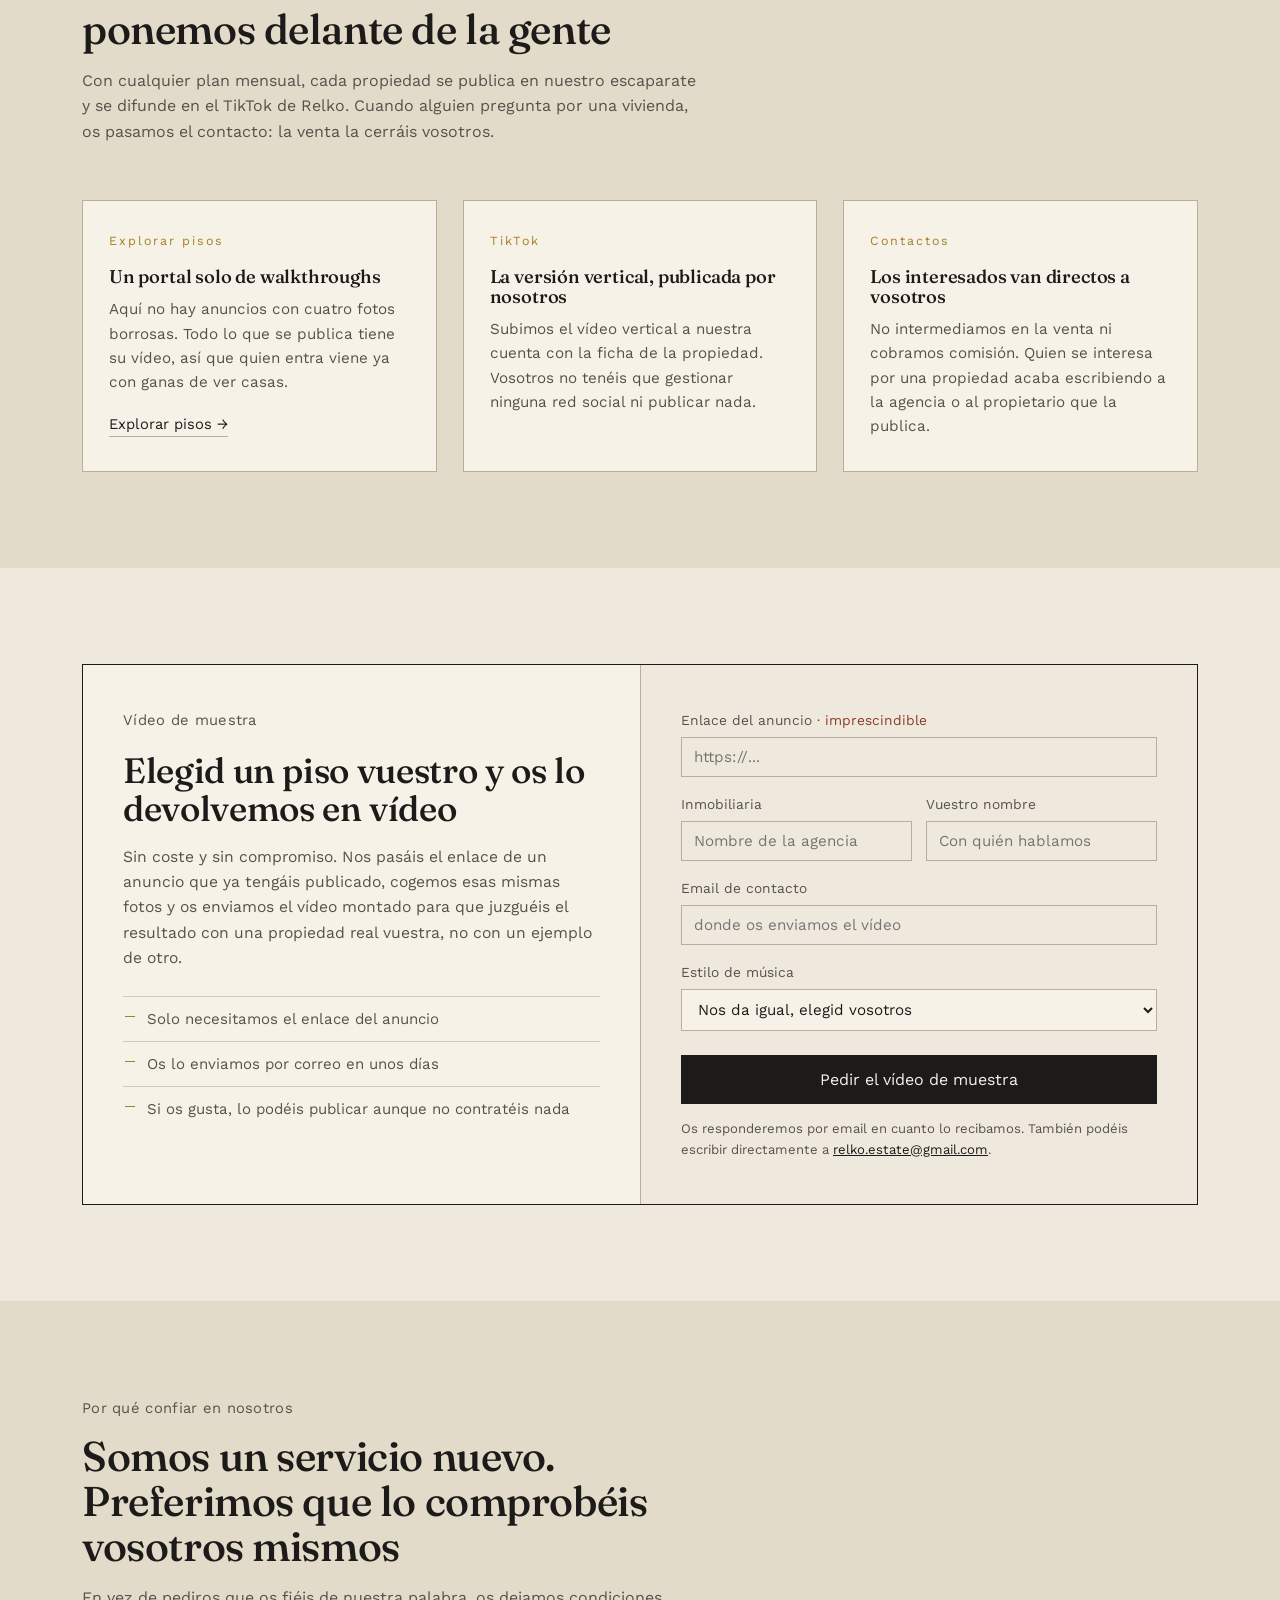
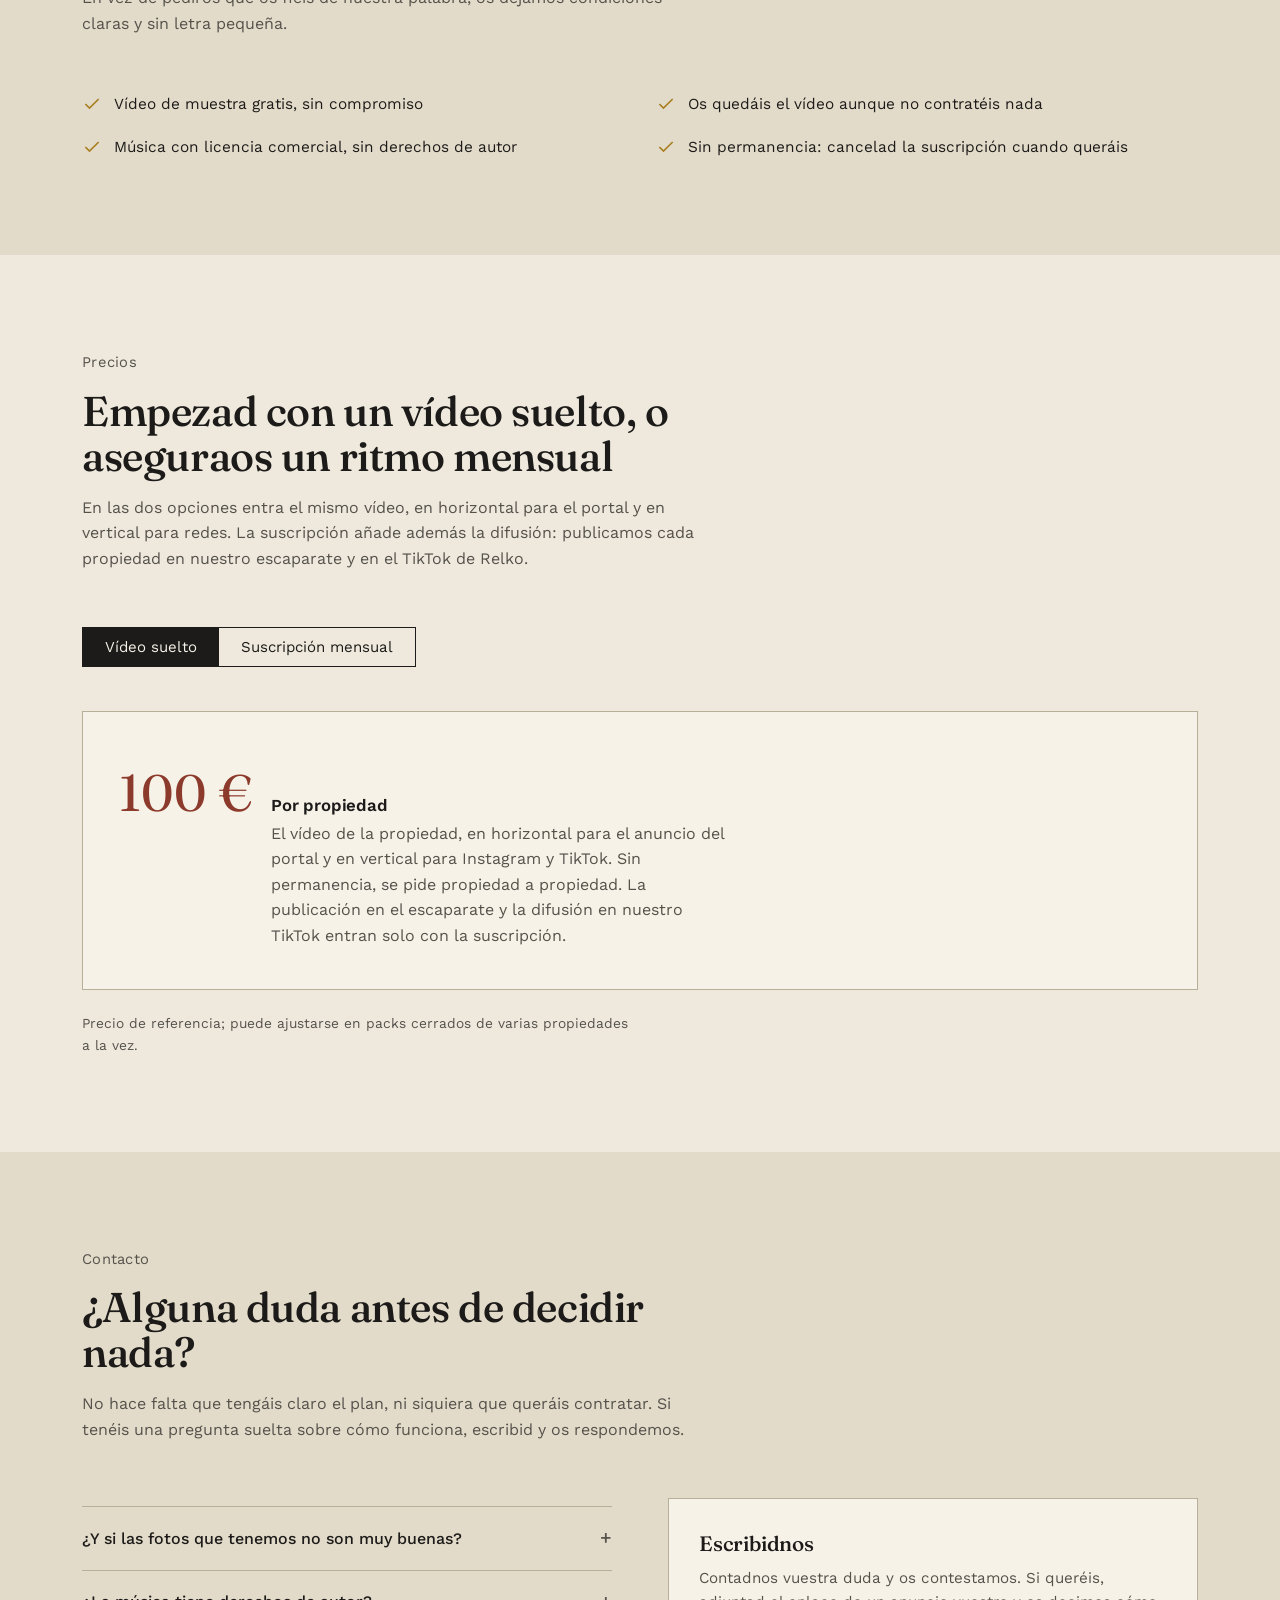
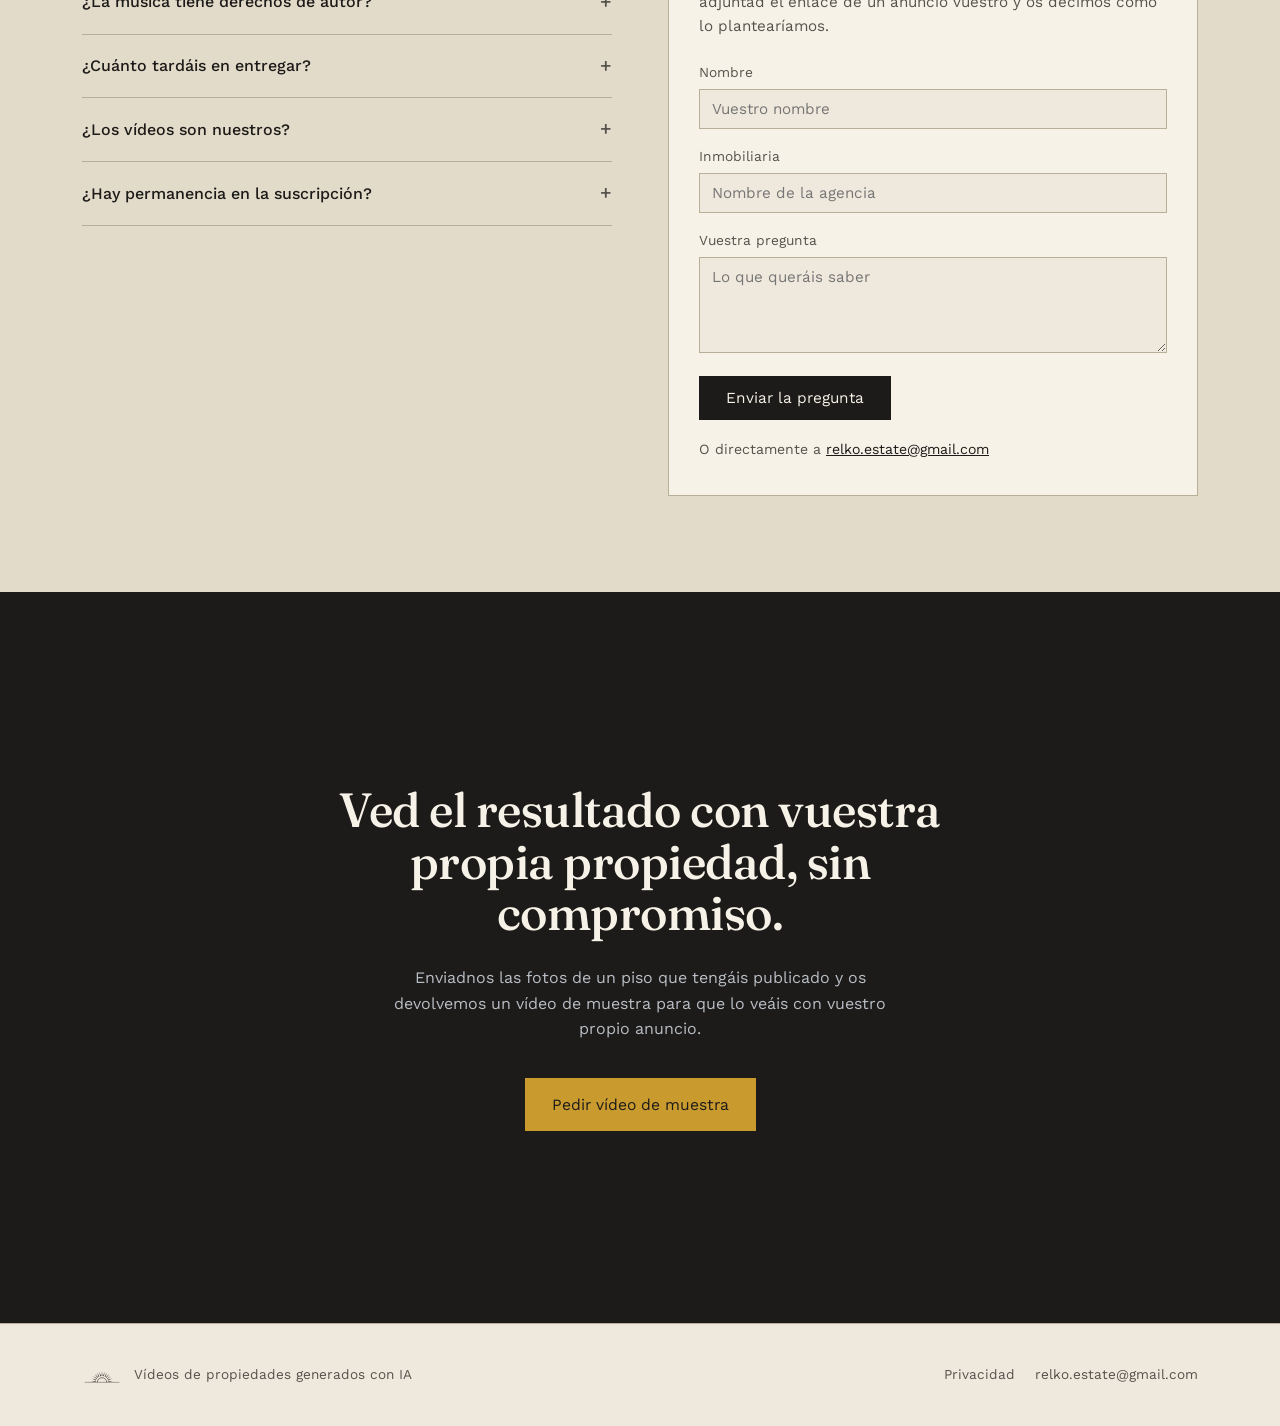
==== commit 25694e35: "Add Netlify Forms, advanced SEO, cookie consent + GTM/GA4 - Replace mailto: forms with real Netlify " ====
--- a/index.html
+++ b/index.html
@@ -4,12 +4,92 @@
 <meta charset="UTF-8">
 <meta name="viewport" content="width=device-width, initial-scale=1.0">
 <title>Relko — Vídeos de propiedades con IA para inmobiliarias</title>
+<meta name="description" content="Convertimos las fotos de vuestros anuncios en vídeos walkthrough con IA: recorrido de la vivienda con música de ambiente, listo para el portal y en vertical para Instagram y TikTok. Sin grabar, sin editar.">
+<meta name="robots" content="index, follow">
+<link rel="canonical" href="https://relkoestate.com/">
+<meta property="og:type" content="website">
+<meta property="og:site_name" content="Relko">
+<meta property="og:locale" content="es_ES">
+<meta property="og:url" content="https://relkoestate.com/">
+<meta property="og:title" content="Relko — Vídeos de propiedades con IA para inmobiliarias">
+<meta property="og:description" content="Convertimos las fotos de vuestros anuncios en vídeos walkthrough con IA: recorrido de la vivienda con música de ambiente, listo para el portal y en redes sociales.">
+<meta property="og:image" content="https://relkoestate.com/favicon.svg">
+<meta name="twitter:card" content="summary">
+<meta name="twitter:title" content="Relko — Vídeos de propiedades con IA para inmobiliarias">
+<meta name="twitter:description" content="Convertimos las fotos de vuestros anuncios en vídeos walkthrough con IA, con música de ambiente, listos para el portal y para redes sociales.">
+<meta name="theme-color" content="#EFE9DD">
+<link rel="icon" type="image/svg+xml" href="favicon.svg">
 <link rel="preconnect" href="https://fonts.googleapis.com">
 <link rel="preconnect" href="https://fonts.gstatic.com" crossorigin>
 <link href="https://fonts.googleapis.com/css2?family=Fraunces:opsz,wght@9..144,400..600&family=Work+Sans:wght@400;500;600&display=swap" rel="stylesheet">
 <link rel="stylesheet" href="css/styles.css">
+<script type="application/ld+json">
+{
+  "@context": "https://schema.org",
+  "@type": "Organization",
+  "name": "Relko",
+  "url": "https://relkoestate.com/",
+  "logo": "https://relkoestate.com/favicon.svg",
+  "email": "relko.estate@gmail.com",
+  "description": "Vídeos de propiedades generados con IA para inmobiliarias: recorrido de la vivienda con música de ambiente, listos para el portal y para redes sociales.",
+  "areaServed": "ES"
+}
+</script>
+<script type="application/ld+json">
+{
+  "@context": "https://schema.org",
+  "@type": "Service",
+  "serviceType": "Vídeos inmobiliarios generados con IA",
+  "provider": { "@type": "Organization", "name": "Relko", "url": "https://relkoestate.com/" },
+  "areaServed": "ES",
+  "description": "Convertimos las fotos de un anuncio inmobiliario en un vídeo walkthrough generado por IA, con música de ambiente, en horizontal para el portal y en vertical para redes sociales.",
+  "offers": [
+    { "@type": "Offer", "name": "Vídeo suelto", "price": "100", "priceCurrency": "EUR", "description": "Un vídeo por propiedad, sin permanencia." },
+    { "@type": "Offer", "name": "Plan Básico", "price": "450", "priceCurrency": "EUR", "description": "Hasta 5 propiedades al mes, con publicación en el escaparate y difusión en TikTok." },
+    { "@type": "Offer", "name": "Plan Crecimiento", "price": "750", "priceCurrency": "EUR", "description": "Hasta 10 propiedades al mes, con posición destacada en el escaparate." },
+    { "@type": "Offer", "name": "Plan Agencia grande", "price": "1000", "priceCurrency": "EUR", "description": "Hasta 20 propiedades al mes, con página propia de agencia." }
+  ]
+}
+</script>
+<script type="application/ld+json">
+{
+  "@context": "https://schema.org",
+  "@type": "FAQPage",
+  "mainEntity": [
+    {
+      "@type": "Question",
+      "name": "¿Y si las fotos que tenemos no son muy buenas?",
+      "acceptedAnswer": { "@type": "Answer", "text": "Trabajamos con lo que haya publicado. Si alguna foto no da el resultado esperado, os lo decimos antes de entregar y proponemos qué cambiar." }
+    },
+    {
+      "@type": "Question",
+      "name": "¿La música tiene derechos de autor?",
+      "acceptedAnswer": { "@type": "Answer", "text": "No. Usamos música con licencia comercial, así que podéis publicar el vídeo en el portal, redes sociales o donde queráis sin ningún problema de derechos." }
+    },
+    {
+      "@type": "Question",
+      "name": "¿Cuánto tardáis en entregar?",
+      "acceptedAnswer": { "@type": "Answer", "text": "Contad unos días laborables por propiedad. Si tenéis una fecha concreta de publicación, decidlo al pedirlo y lo ajustamos." }
+    },
+    {
+      "@type": "Question",
+      "name": "¿Los vídeos son nuestros?",
+      "acceptedAnswer": { "@type": "Answer", "text": "Sí, los podéis usar donde queráis: portal, redes, email, cartelería. No hay límite de uso ni de plataforma." }
+    },
+    {
+      "@type": "Question",
+      "name": "¿Hay permanencia en la suscripción?",
+      "acceptedAnswer": { "@type": "Answer", "text": "No. Se factura mes a mes y se puede parar cuando queráis, sin penalización." }
+    }
+  ]
+}
+</script>
 </head>
 <body>
+<!-- Google Tag Manager (noscript) -->
+<noscript><iframe src="https://www.googletagmanager.com/ns.html?id=GTM-WPQMM3HD"
+height="0" width="0" style="display:none;visibility:hidden"></iframe></noscript>
+<!-- End Google Tag Manager (noscript) -->
 
 <header>
   <div class="wrap nav" id="nav">
@@ -222,36 +302,67 @@
         </ul>
       </div>
 
-      <div class="sample-form">
+      <form class="sample-form" id="muestraForm" name="video-muestra" method="POST" data-netlify="true" netlify-honeypot="bot-field">
+        <input type="hidden" name="form-name" value="video-muestra">
+        <p class="hp-field" aria-hidden="true"><label>No rellenar este campo: <input name="bot-field" tabindex="-1" autocomplete="off"></label></p>
         <div class="field">
           <label for="m-enlace">Enlace del anuncio <span>· imprescindible</span></label>
-          <input type="url" id="m-enlace" placeholder="https://...">
+          <input type="url" id="m-enlace" name="enlace" required placeholder="https://...">
         </div>
         <div class="field-row">
           <div class="field">
             <label for="m-agencia">Inmobiliaria</label>
-            <input type="text" id="m-agencia" placeholder="Nombre de la agencia">
+            <input type="text" id="m-agencia" name="agencia" placeholder="Nombre de la agencia">
           </div>
           <div class="field">
             <label for="m-nombre">Vuestro nombre</label>
-            <input type="text" id="m-nombre" placeholder="Con quién hablamos">
+            <input type="text" id="m-nombre" name="nombre" placeholder="Con quién hablamos">
           </div>
         </div>
         <div class="field">
           <label for="m-email">Email de contacto</label>
-          <input type="email" id="m-email" placeholder="donde os enviamos el vídeo">
+          <input type="email" id="m-email" name="email" placeholder="donde os enviamos el vídeo">
         </div>
         <div class="field">
           <label for="m-formato">Estilo de música</label>
-          <select id="m-formato">
+          <select id="m-formato" name="estilo_musica">
             <option>Nos da igual, elegid vosotros</option>
             <option>Elegante y calmado</option>
             <option>Dinámico y moderno</option>
             <option>Minimalista, casi sin música</option>
           </select>
         </div>
-        <button type="button" id="m-enviar">Pedir el vídeo de muestra</button>
-        <p class="sample-note">Se abrirá vuestro correo con los datos ya escritos. También podéis escribir directamente a <a href="mailto:relko.estate@gmail.com">relko.estate@gmail.com</a>.</p>
+        <button type="submit" id="m-enviar">Pedir el vídeo de muestra</button>
+        <p class="sample-note">Os responderemos por email en cuanto lo recibamos. También podéis escribir directamente a <a href="mailto:relko.estate@gmail.com">relko.estate@gmail.com</a>.</p>
+        <div class="form-success" id="m-success">¡Gracias! Hemos recibido vuestra petición, os escribiremos pronto.</div>
+      </form>
+    </div>
+  </div>
+</section>
+
+<section class="section-alt">
+  <div class="wrap">
+    <div class="section-head">
+      <div class="kicker">Por qué confiar en nosotros</div>
+      <h2>Somos un servicio nuevo. Preferimos que lo comprobéis vosotros mismos</h2>
+      <p>En vez de pediros que os fiéis de nuestra palabra, os dejamos condiciones claras y sin letra pequeña.</p>
+    </div>
+    <div class="trust-bar">
+      <div class="trust-item">
+        <svg class="check" viewBox="0 0 24 24" fill="none" stroke="currentColor" stroke-width="2" aria-hidden="true"><path d="M20 6L9 17l-5-5"/></svg>
+        <span>Vídeo de muestra gratis, sin compromiso</span>
+      </div>
+      <div class="trust-item">
+        <svg class="check" viewBox="0 0 24 24" fill="none" stroke="currentColor" stroke-width="2" aria-hidden="true"><path d="M20 6L9 17l-5-5"/></svg>
+        <span>Os quedáis el vídeo aunque no contratéis nada</span>
+      </div>
+      <div class="trust-item">
+        <svg class="check" viewBox="0 0 24 24" fill="none" stroke="currentColor" stroke-width="2" aria-hidden="true"><path d="M20 6L9 17l-5-5"/></svg>
+        <span>Música con licencia comercial, sin derechos de autor</span>
+      </div>
+      <div class="trust-item">
+        <svg class="check" viewBox="0 0 24 24" fill="none" stroke="currentColor" stroke-width="2" aria-hidden="true"><path d="M20 6L9 17l-5-5"/></svg>
+        <span>Sin permanencia: cancelad la suscripción cuando queráis</span>
       </div>
     </div>
   </div>
@@ -359,28 +470,31 @@
         </details>
       </div>
 
-      <div class="contact-box">
+      <form class="contact-box" id="contactoForm" name="consulta" method="POST" data-netlify="true" netlify-honeypot="bot-field">
+        <input type="hidden" name="form-name" value="consulta">
+        <p class="hp-field" aria-hidden="true"><label>No rellenar este campo: <input name="bot-field" tabindex="-1" autocomplete="off"></label></p>
         <h3>Escribidnos</h3>
         <p>Contadnos vuestra duda y os contestamos. Si queréis, adjuntad el enlace de un anuncio vuestro y os decimos cómo lo plantearíamos.</p>
 
         <div class="field">
           <label for="c-nombre">Nombre</label>
-          <input type="text" id="c-nombre" placeholder="Vuestro nombre">
+          <input type="text" id="c-nombre" name="nombre" placeholder="Vuestro nombre">
         </div>
         <div class="field">
           <label for="c-agencia">Inmobiliaria</label>
-          <input type="text" id="c-agencia" placeholder="Nombre de la agencia">
+          <input type="text" id="c-agencia" name="agencia" placeholder="Nombre de la agencia">
         </div>
         <div class="field">
           <label for="c-mensaje">Vuestra pregunta</label>
-          <textarea id="c-mensaje" placeholder="Lo que queráis saber"></textarea>
-        </div>
-        <button type="button" id="c-enviar">Enviar la pregunta</button>
+          <textarea id="c-mensaje" name="mensaje" required placeholder="Lo que queráis saber"></textarea>
+        </div>
+        <button type="submit" id="c-enviar">Enviar la pregunta</button>
+        <div class="form-success" id="c-success">¡Gracias! Hemos recibido tu mensaje, te contestaremos pronto.</div>
 
         <div class="contact-direct">
           O directamente a <a href="mailto:relko.estate@gmail.com">relko.estate@gmail.com</a>
         </div>
-      </div>
+      </form>
     </div>
   </div>
 </section>
@@ -417,7 +531,10 @@
       </svg>
       <span>Vídeos de propiedades generados con IA</span>
     </div>
-    <div>relko.estate@gmail.com</div>
+    <div class="footer-links">
+      <a href="privacidad.html">Privacidad</a>
+      <span>relko.estate@gmail.com</span>
+    </div>
   </div>
 </footer>
 
@@ -428,6 +545,7 @@
   Hablemos
 </a>
 
+<script src="js/consent.js"></script>
 <script src="js/data.js"></script>
 <script src="js/main.js"></script>
 </body>
--- a/css/styles.css
+++ b/css/styles.css
@@ -267,6 +267,15 @@
 .sample-form button:hover{ background: var(--brick); border-color: var(--brick); }
 .sample-note{ font-size: 0.82rem; margin-top: 14px; }
 .sample-note a{ color: var(--ink); }
+
+/* ---------- TRUST BAR ---------- */
+.trust-bar{ display:grid; grid-template-columns: repeat(2, 1fr); gap: 18px 32px; }
+@media (max-width: 700px){ .trust-bar{ grid-template-columns: 1fr; } }
+.trust-item{ display:flex; align-items:flex-start; gap: 12px; font-size: 0.96rem; }
+.trust-item .check{
+  width: 20px; height: 20px; flex-shrink: 0; margin-top: 2px;
+  color: var(--gold-dark);
+}
 
 /* ---------- PRICING ---------- */
 .pricing-toggle{ display:inline-flex; border:1px solid var(--ink); margin-bottom: 44px; }
@@ -330,6 +339,14 @@
 .contact-direct{ margin-top: 18px; font-size: 0.88rem; color: var(--ink-soft); }
 .contact-direct a{ color: var(--ink); }
 
+.hp-field{ position:absolute; left:-9999px; top:-9999px; }
+.form-success{
+  display:none; margin-top:16px; padding:14px 16px;
+  background: var(--bg); border:1px solid var(--gold-dark); color: var(--ink);
+  font-size:0.9rem;
+}
+.form-success.visible{ display:block; }
+
 /* ---------- BOTON FLOTANTE ---------- */
 .float-contact{
   position: fixed; right: 22px; bottom: 22px; z-index: 80;
@@ -342,11 +359,36 @@
 @media (max-width: 640px){ .float-contact{ right: 14px; bottom: 14px; padding: 12px 16px; font-size: 0.88rem; } }
 
 /* ---------- FOOTER ---------- */
+/* ---------- COOKIE BANNER ---------- */
+.cookie-banner{
+  position: fixed; left: 16px; right: 16px; bottom: 16px; z-index: 90;
+  max-width: 620px; margin: 0 auto;
+  background: var(--ink); color: var(--paper);
+  border: 1px solid var(--ink);
+  box-shadow: 0 12px 30px rgba(28,27,25,0.28);
+}
+.cookie-banner-inner{ padding: 20px 22px; }
+.cookie-banner p{ color: #C9CDD3; font-size: 0.88rem; margin-bottom: 14px; }
+.cookie-banner p a{ color: var(--paper); text-decoration: underline; }
+.cookie-actions{ display:flex; gap: 10px; justify-content:flex-end; }
+.cookie-actions button{
+  padding: 9px 18px; font-family:'Work Sans',sans-serif; font-size: 0.88rem; cursor:pointer;
+  border: 1px solid var(--paper);
+}
+#cookieReject{ background: transparent; color: var(--paper); }
+#cookieReject:hover{ background: rgba(247,242,232,0.1); }
+#cookieAccept{ background: var(--gold); color: var(--ink); border-color: var(--gold); }
+#cookieAccept:hover{ background: var(--paper); border-color: var(--paper); }
+@media (max-width: 480px){ .cookie-actions{ flex-direction: column-reverse; } .cookie-actions button{ width:100%; } }
+
 footer{ padding: 40px 0; border-top:1px solid var(--line); }
 footer .wrap{ display:flex; justify-content:space-between; align-items:center; flex-wrap:wrap; gap:16px; font-size:0.85rem; color: var(--ink-soft); }
 .footer-brand{ display:flex; align-items:center; gap:12px; color: var(--ink); }
 .footer-brand .sun{ width: 40px; height: 20px; overflow: visible; }
 .footer-brand span{ color: var(--ink-soft); }
+.footer-links{ display:flex; align-items:center; gap: 20px; }
+.footer-links a{ color: var(--ink-soft); text-decoration:none; }
+.footer-links a:hover{ color: var(--ink); }
 
 /* ---------- ESCAPARATE: cabecera ---------- */
 .esc-head{ padding: 68px 0 44px; }
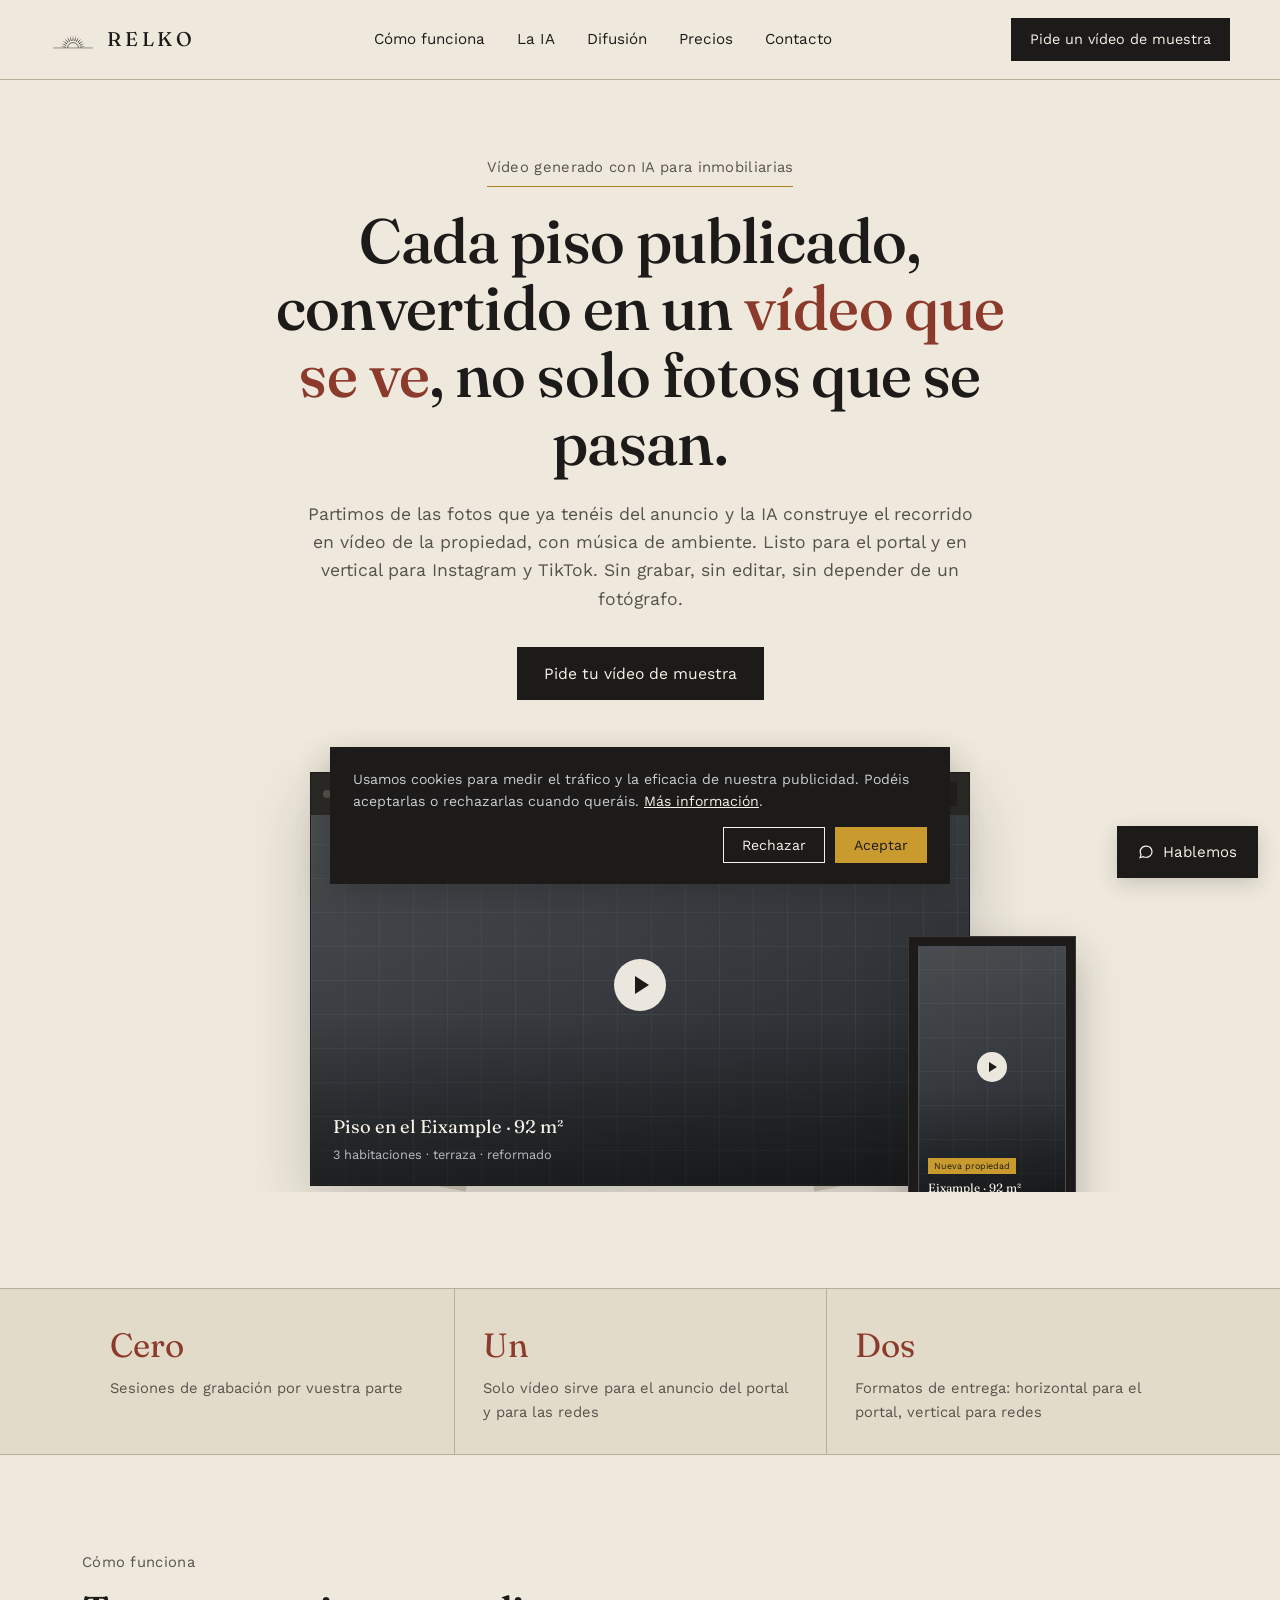
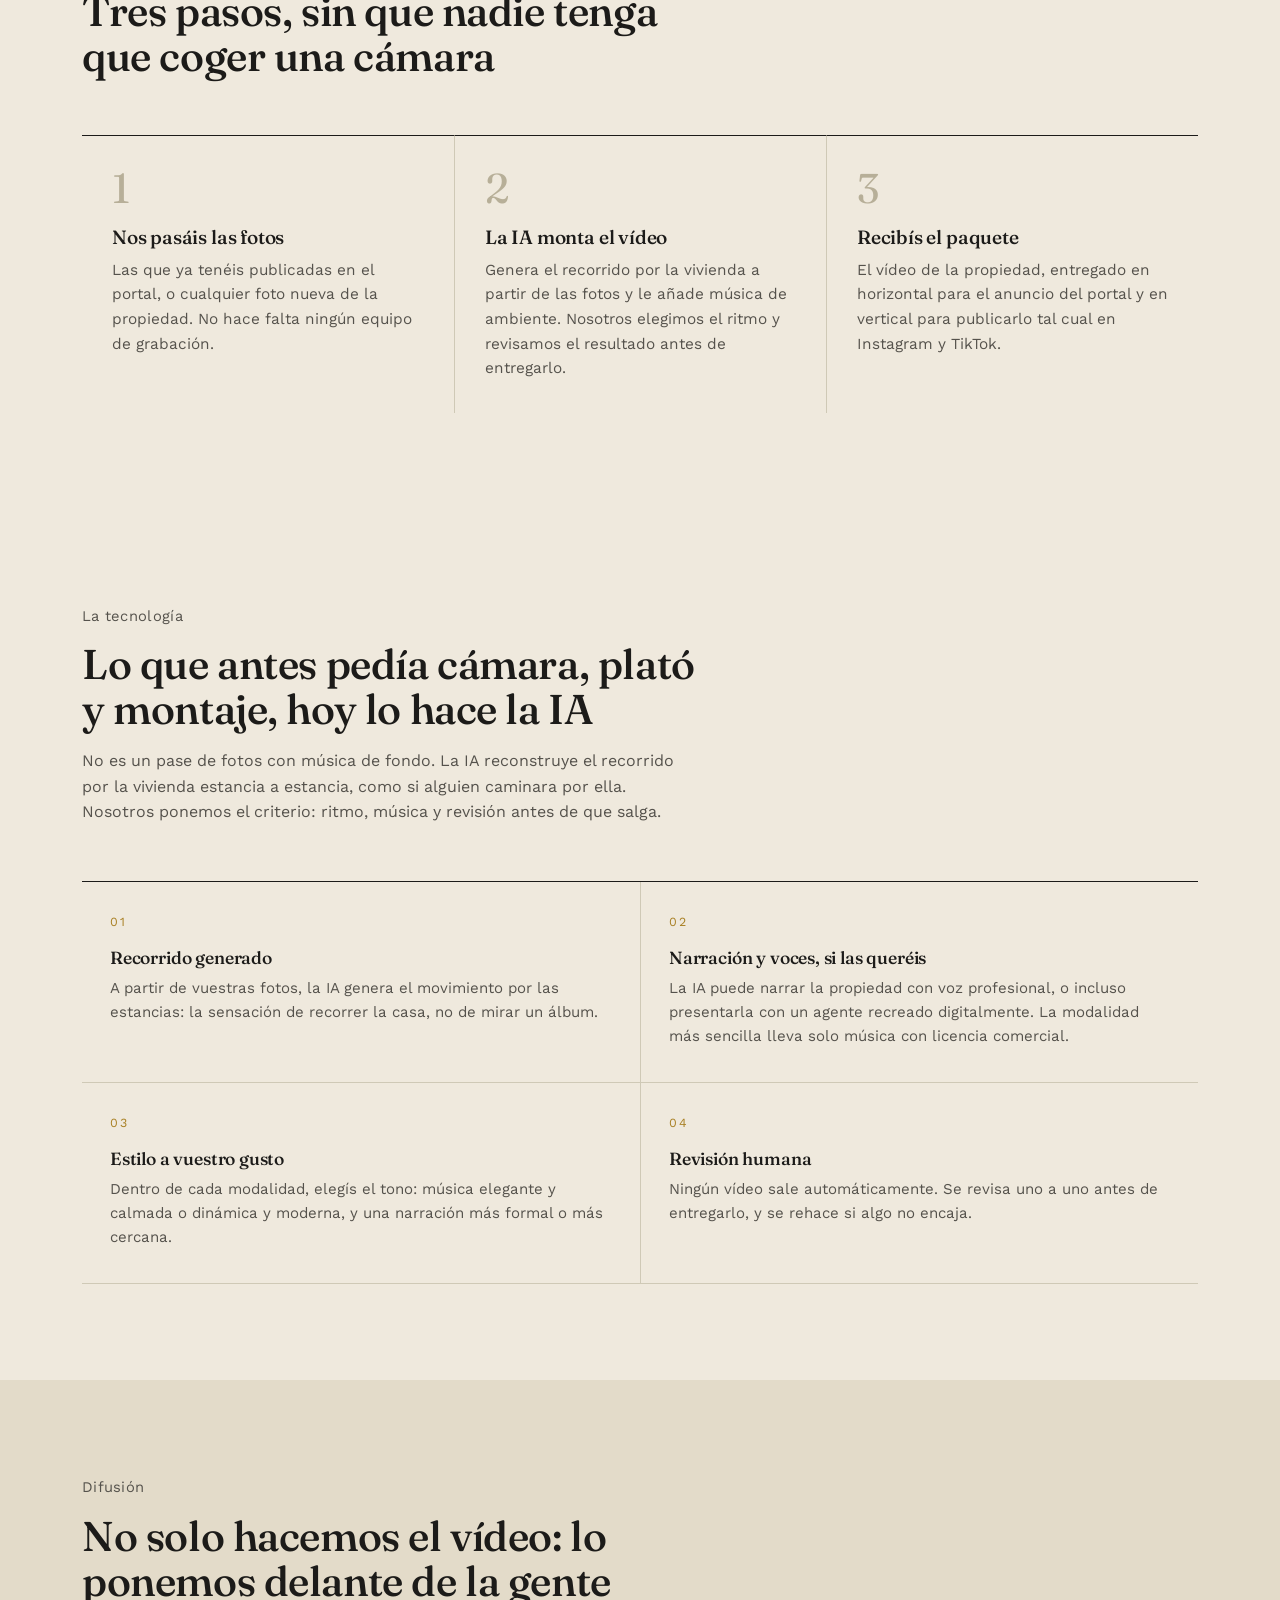
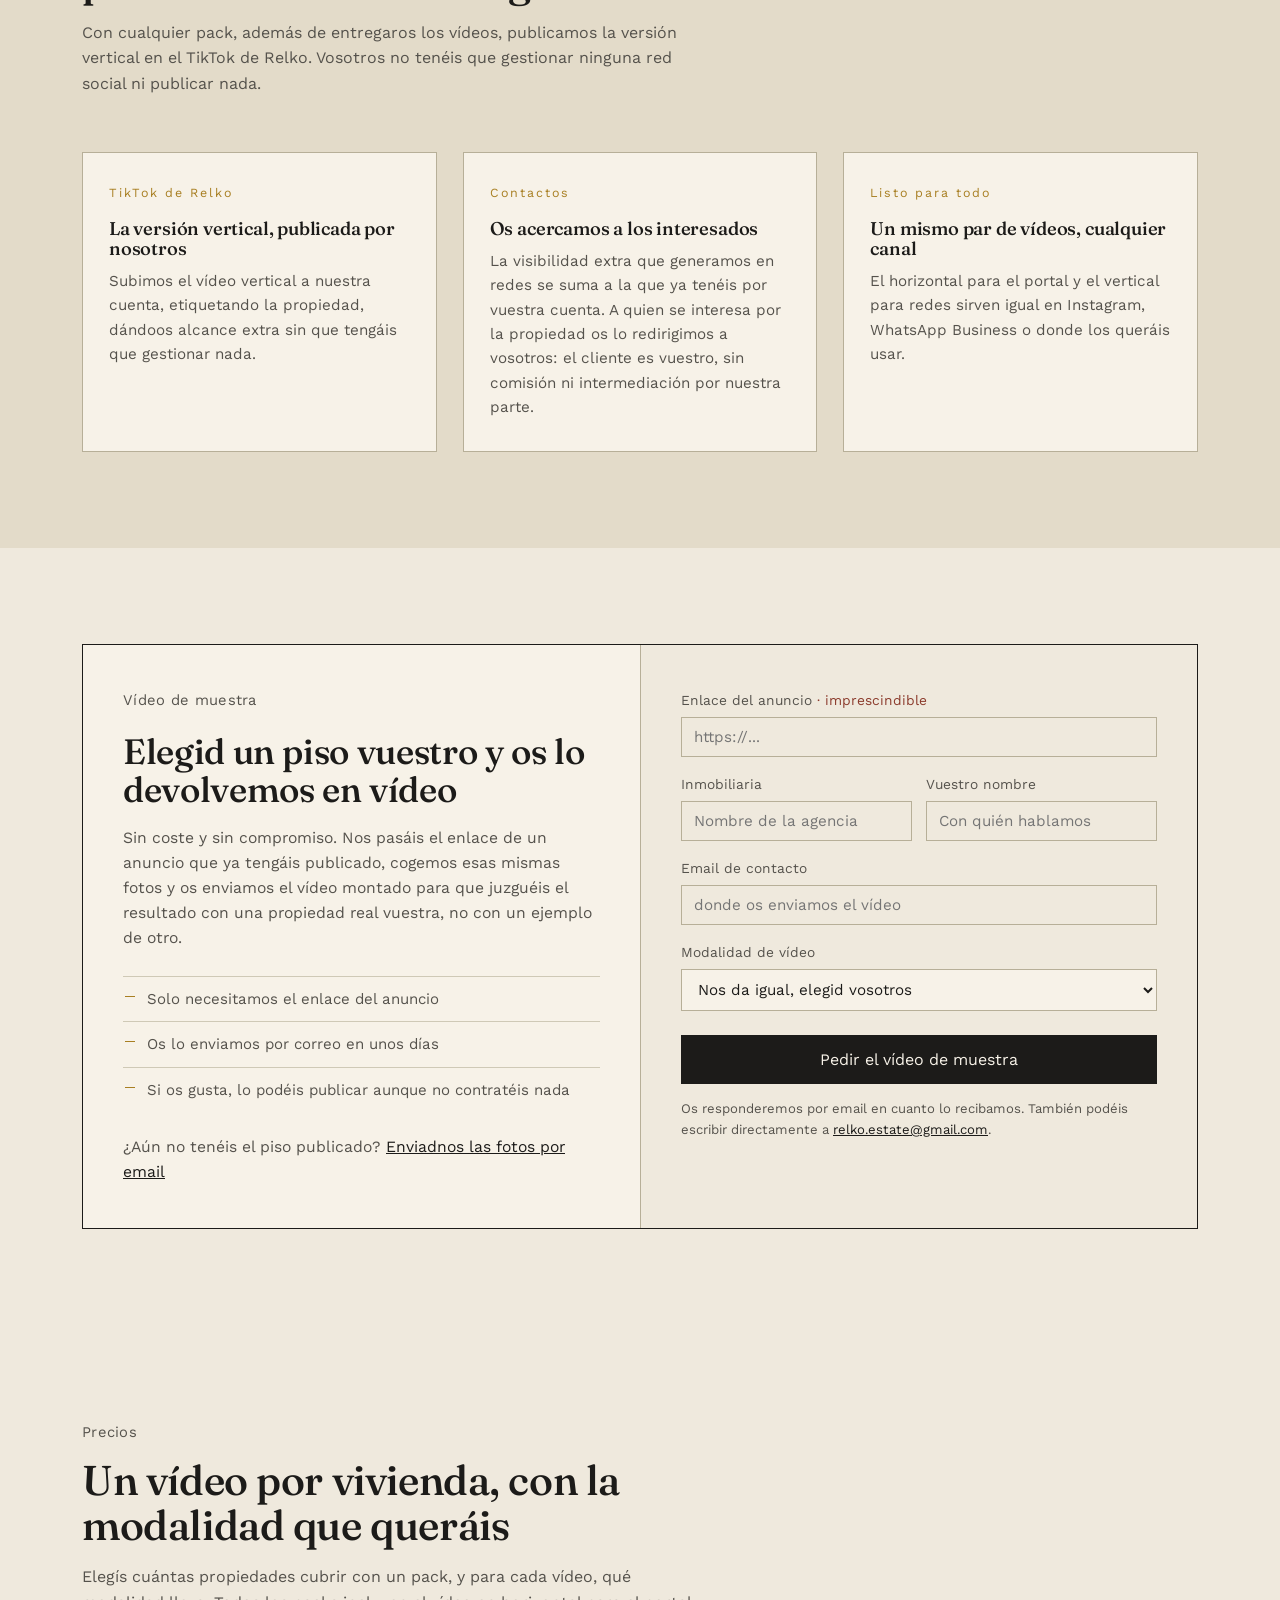
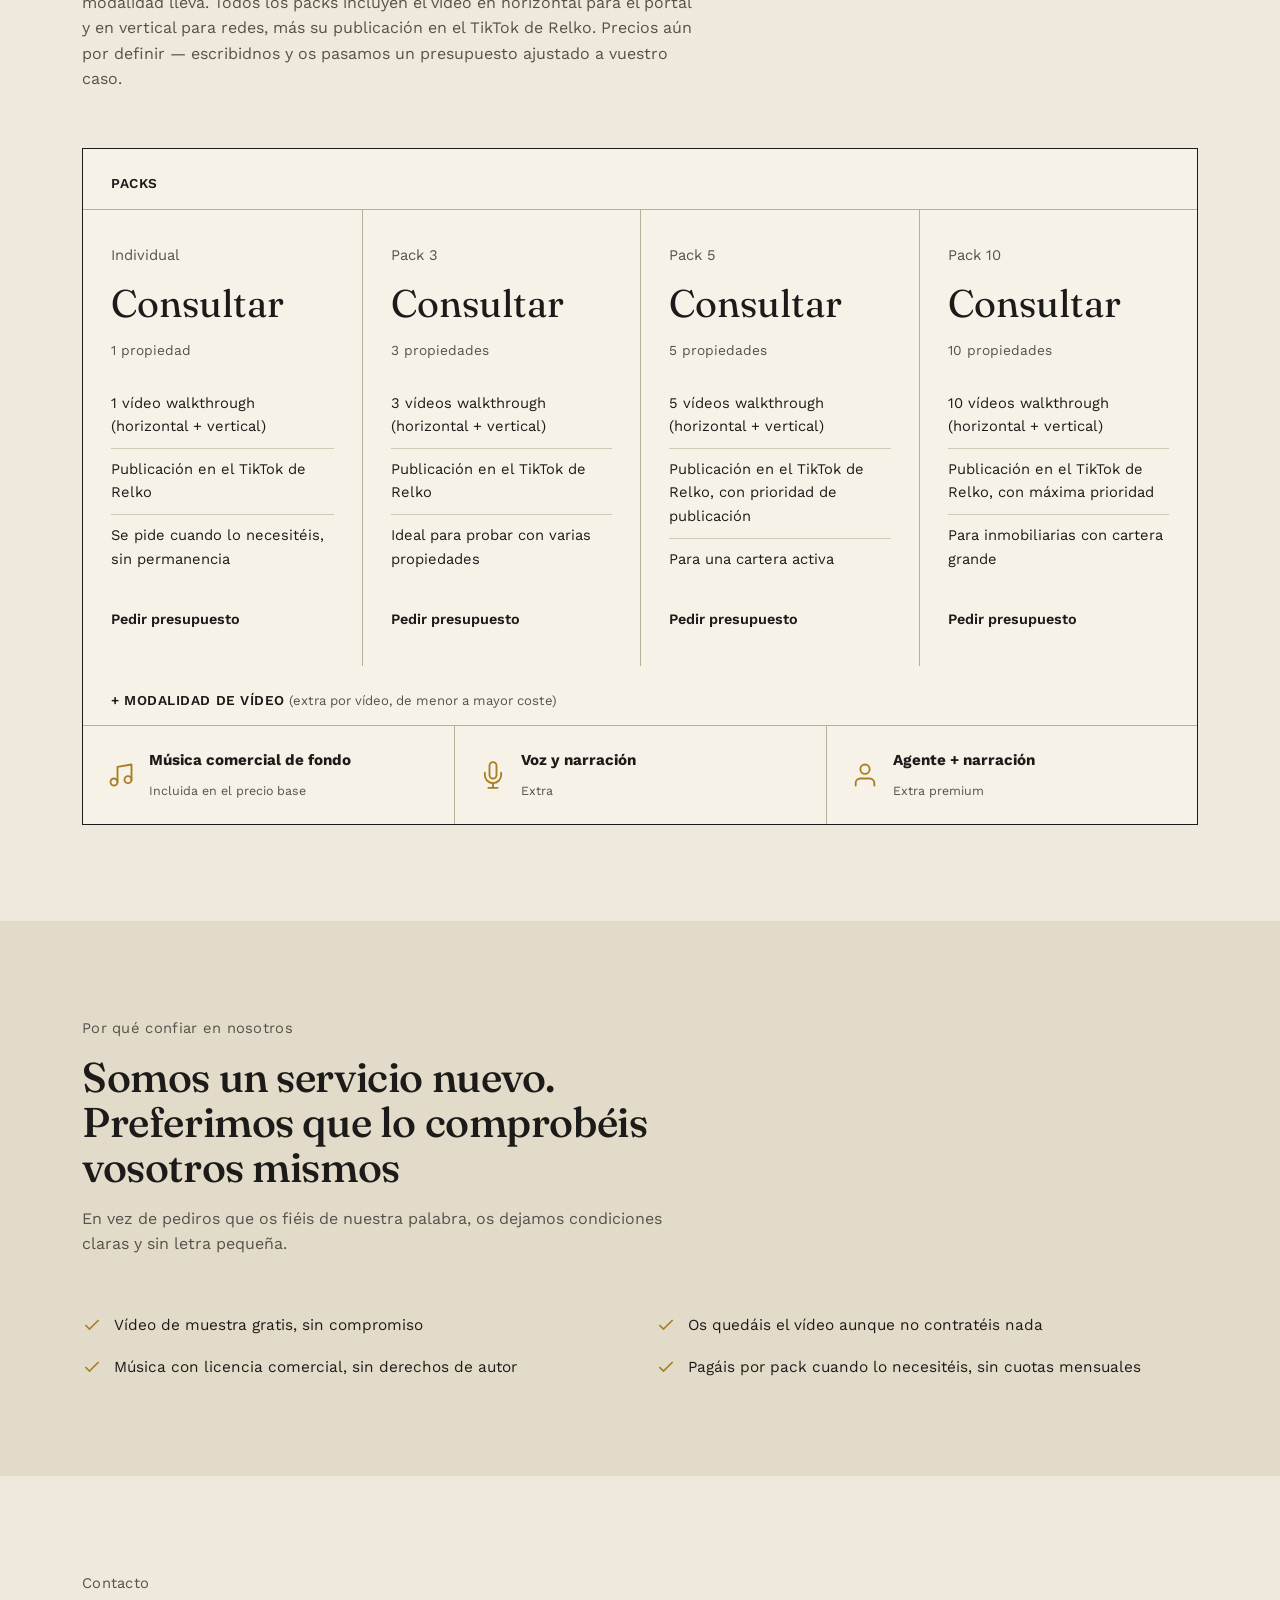
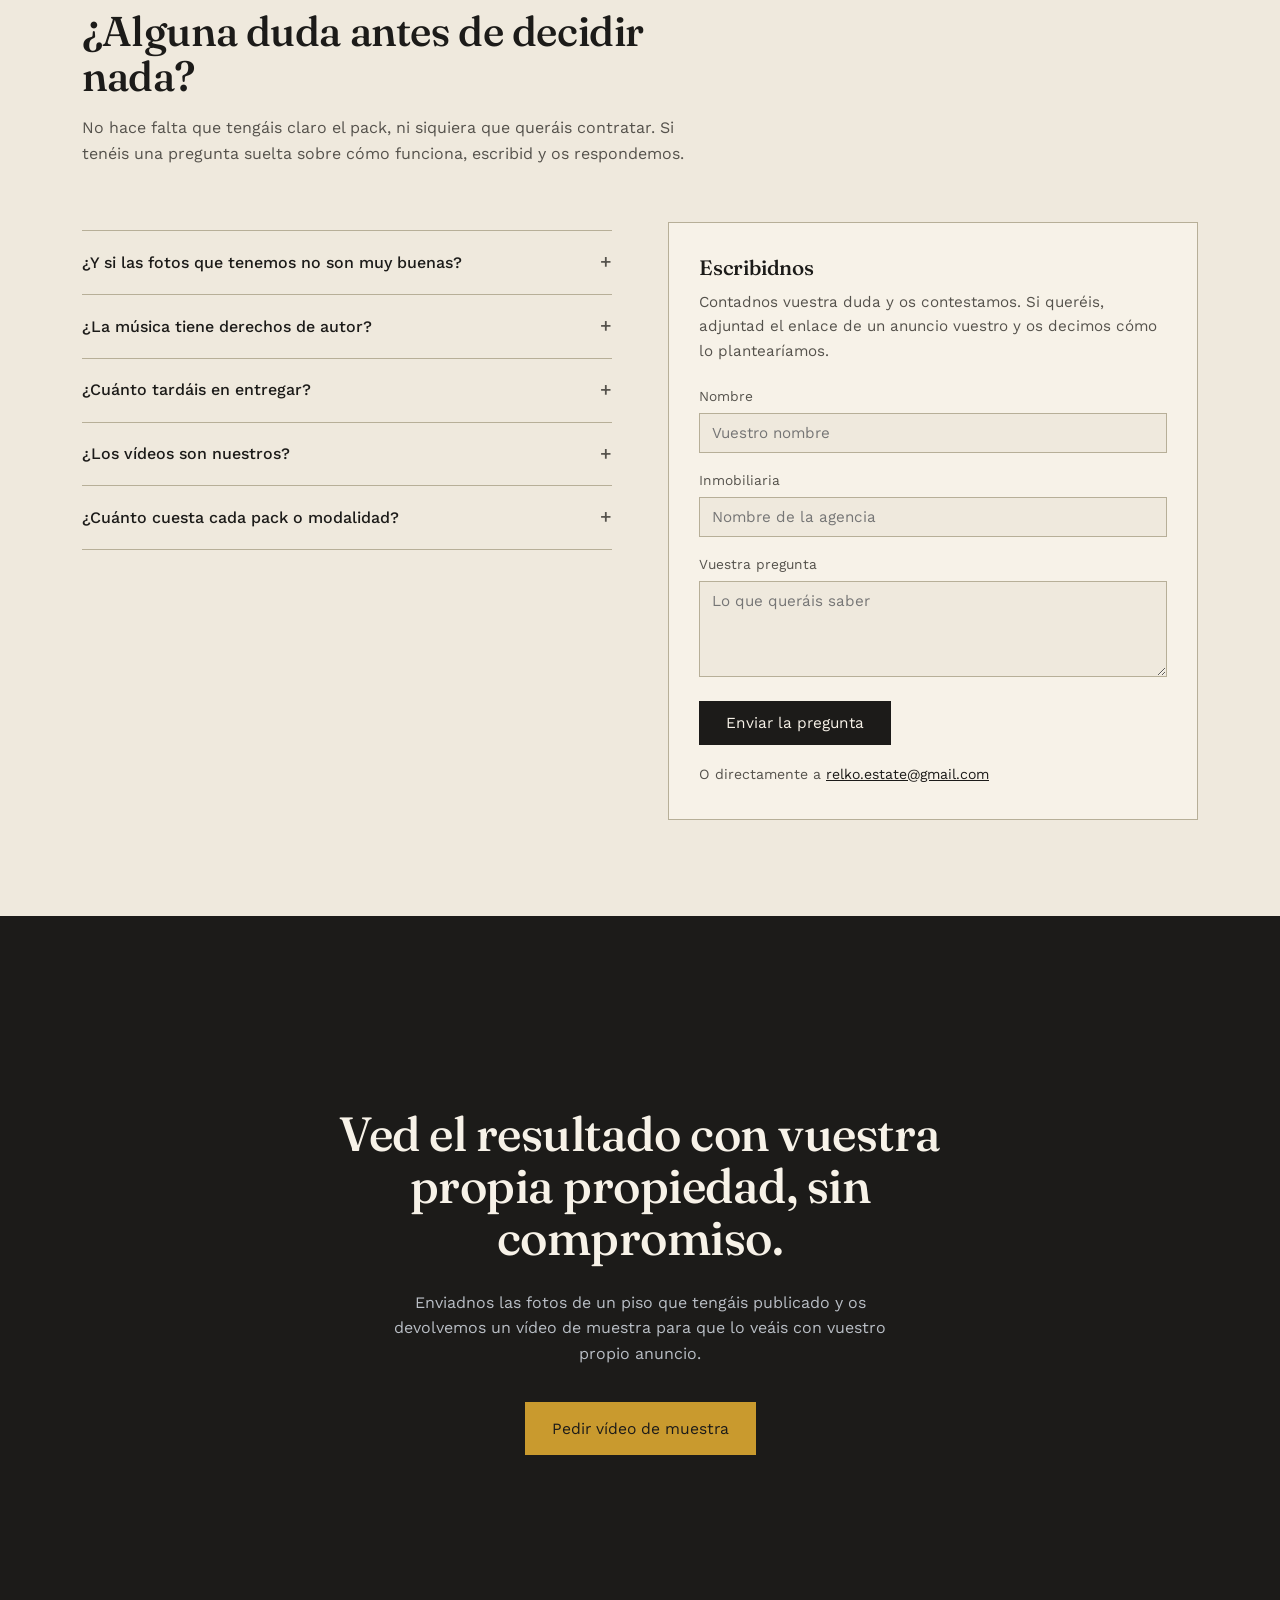
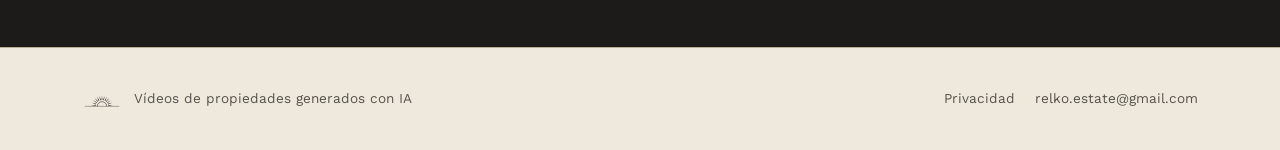
==== commit 7697b3da: "Switch to pack-based pricing with video modality extras Replace the escaparate (public property show" ====
--- a/index.html
+++ b/index.html
@@ -42,13 +42,7 @@
   "serviceType": "Vídeos inmobiliarios generados con IA",
   "provider": { "@type": "Organization", "name": "Relko", "url": "https://relkoestate.com/" },
   "areaServed": "ES",
-  "description": "Convertimos las fotos de un anuncio inmobiliario en un vídeo walkthrough generado por IA, con música de ambiente, en horizontal para el portal y en vertical para redes sociales.",
-  "offers": [
-    { "@type": "Offer", "name": "Vídeo suelto", "price": "100", "priceCurrency": "EUR", "description": "Un vídeo por propiedad, sin permanencia." },
-    { "@type": "Offer", "name": "Plan Básico", "price": "450", "priceCurrency": "EUR", "description": "Hasta 5 propiedades al mes, con publicación en el escaparate y difusión en TikTok." },
-    { "@type": "Offer", "name": "Plan Crecimiento", "price": "750", "priceCurrency": "EUR", "description": "Hasta 10 propiedades al mes, con posición destacada en el escaparate." },
-    { "@type": "Offer", "name": "Plan Agencia grande", "price": "1000", "priceCurrency": "EUR", "description": "Hasta 20 propiedades al mes, con página propia de agencia." }
-  ]
+  "description": "Convertimos las fotos de un anuncio inmobiliario en un vídeo walkthrough generado por IA, en horizontal para el portal y en vertical para redes sociales, con música, narración o un agente presentador según la modalidad elegida. Disponible por propiedad individual o en packs de 3, 5 y 10 propiedades, con publicación incluida en el TikTok de Relko."
 }
 </script>
 <script type="application/ld+json">
@@ -78,8 +72,8 @@
     },
     {
       "@type": "Question",
-      "name": "¿Hay permanencia en la suscripción?",
-      "acceptedAnswer": { "@type": "Answer", "text": "No. Se factura mes a mes y se puede parar cuando queráis, sin penalización." }
+      "name": "¿Cuánto cuesta cada pack o modalidad?",
+      "acceptedAnswer": { "@type": "Answer", "text": "Aún estamos cerrando los precios. Escribidnos y os pasamos un presupuesto ajustado a vuestro caso." }
     }
   ]
 }
@@ -123,7 +117,6 @@
       <a href="index.html#contacto">Contacto</a>
     </nav>
     <div class="nav-right">
-      <a class="tab-escaparate" href="propiedades.html"><span class="dot"></span> Explorar pisos</a>
       <a class="nav-cta" href="index.html#muestra">Pide un vídeo de muestra</a>
     </div>
     <button class="menu-btn" id="navToggle" aria-label="Menú">☰</button>
@@ -185,7 +178,7 @@
 <div class="stat-strip">
   <div class="wrap">
     <div class="stat"><div class="num">Cero</div><div class="label">Sesiones de grabación por vuestra parte</div></div>
-    <div class="stat"><div class="num">Uno</div><div class="label">Un solo vídeo sirve para el anuncio del portal y para las redes</div></div>
+    <div class="stat"><div class="num">Un</div><div class="label">Solo vídeo sirve para el anuncio del portal y para las redes</div></div>
     <div class="stat"><div class="num">Dos</div><div class="label">Formatos de entrega: horizontal para el portal, vertical para redes</div></div>
   </div>
 </div>
@@ -232,26 +225,16 @@
       </div>
       <div class="ai-item">
         <div class="ai-n">02</div>
-        <h3>Música con licencia</h3>
-        <p>Cada vídeo lleva una banda sonora con licencia comercial, elegida según el ritmo del recorrido. Sin narración ni voces: solo imagen y música.</p>
+        <h3>Narración y voces, si las queréis</h3>
+        <p>La IA puede narrar la propiedad con voz profesional, o incluso presentarla con un agente recreado digitalmente. La modalidad más sencilla lleva solo música con licencia comercial.</p>
       </div>
       <div class="ai-item">
         <div class="ai-n">03</div>
-        <h3>Datos en pantalla</h3>
-        <p>Metros cuadrados, habitaciones, zona o reforma: los datos clave de la propiedad aparecen en pantalla a medida que avanza el vídeo.</p>
+        <h3>Estilo a vuestro gusto</h3>
+        <p>Dentro de cada modalidad, elegís el tono: música elegante y calmada o dinámica y moderna, y una narración más formal o más cercana.</p>
       </div>
       <div class="ai-item">
         <div class="ai-n">04</div>
-        <h3>Estilo a vuestro gusto</h3>
-        <p>Elegante y calmado, dinámico y moderno, o casi sin música: el mismo recorrido puede sonar distinto según el tipo de propiedad.</p>
-      </div>
-      <div class="ai-item">
-        <div class="ai-n">05</div>
-        <h3>Sin coste de rodaje</h3>
-        <p>No hay desplazamiento, ni equipo, ni cuadrar agendas con el propietario para grabar dentro de la vivienda.</p>
-      </div>
-      <div class="ai-item">
-        <div class="ai-n">06</div>
         <h3>Revisión humana</h3>
         <p>Ningún vídeo sale automáticamente. Se revisa uno a uno antes de entregarlo, y se rehace si algo no encaja.</p>
       </div>
@@ -264,25 +247,24 @@
     <div class="section-head">
       <div class="kicker">Difusión</div>
       <h2>No solo hacemos el vídeo: lo ponemos delante de la gente</h2>
-      <p>Con cualquier plan mensual, cada propiedad se publica en nuestro escaparate y se difunde en el TikTok de Relko. Cuando alguien pregunta por una vivienda, os pasamos el contacto: la venta la cerráis vosotros.</p>
+      <p>Con cualquier pack, además de entregaros los vídeos, publicamos la versión vertical en el TikTok de Relko. Vosotros no tenéis que gestionar ninguna red social ni publicar nada.</p>
     </div>
 
     <div class="dif-grid">
       <div class="dif-item">
-        <div class="ai-n">Explorar pisos</div>
-        <h3>Un portal solo de walkthroughs</h3>
-        <p>Aquí no hay anuncios con cuatro fotos borrosas. Todo lo que se publica tiene su vídeo, así que quien entra viene ya con ganas de ver casas.</p>
-        <a class="dif-link" href="propiedades.html">Explorar pisos →</a>
-      </div>
-      <div class="dif-item">
-        <div class="ai-n">TikTok</div>
+        <div class="ai-n">TikTok de Relko</div>
         <h3>La versión vertical, publicada por nosotros</h3>
-        <p>Subimos el vídeo vertical a nuestra cuenta con la ficha de la propiedad. Vosotros no tenéis que gestionar ninguna red social ni publicar nada.</p>
+        <p>Subimos el vídeo vertical a nuestra cuenta, etiquetando la propiedad, dándoos alcance extra sin que tengáis que gestionar nada.</p>
       </div>
       <div class="dif-item">
         <div class="ai-n">Contactos</div>
-        <h3>Los interesados van directos a vosotros</h3>
-        <p>No intermediamos en la venta ni cobramos comisión. Quien se interesa por una propiedad acaba escribiendo a la agencia o al propietario que la publica.</p>
+        <h3>Os acercamos a los interesados</h3>
+        <p>La visibilidad extra que generamos en redes se suma a la que ya tenéis por vuestra cuenta. A quien se interesa por la propiedad os lo redirigimos a vosotros: el cliente es vuestro, sin comisión ni intermediación por nuestra parte.</p>
+      </div>
+      <div class="dif-item">
+        <div class="ai-n">Listo para todo</div>
+        <h3>Un mismo par de vídeos, cualquier canal</h3>
+        <p>El horizontal para el portal y el vertical para redes sirven igual en Instagram, WhatsApp Business o donde los queráis usar.</p>
       </div>
     </div>
   </div>
@@ -300,6 +282,7 @@
           <li>Os lo enviamos por correo en unos días</li>
           <li>Si os gusta, lo podéis publicar aunque no contratéis nada</li>
         </ul>
+        <p class="sample-alt">¿Aún no tenéis el piso publicado? <a href="mailto:relko.estate@gmail.com?subject=Fotos%20para%20Muestra%20Gratuita">Enviadnos las fotos por email</a></p>
       </div>
 
       <form class="sample-form" id="muestraForm" name="video-muestra" method="POST" data-netlify="true" netlify-honeypot="bot-field">
@@ -324,12 +307,12 @@
           <input type="email" id="m-email" name="email" placeholder="donde os enviamos el vídeo">
         </div>
         <div class="field">
-          <label for="m-formato">Estilo de música</label>
-          <select id="m-formato" name="estilo_musica">
+          <label for="m-formato">Modalidad de vídeo</label>
+          <select id="m-formato" name="modalidad">
             <option>Nos da igual, elegid vosotros</option>
-            <option>Elegante y calmado</option>
-            <option>Dinámico y moderno</option>
-            <option>Minimalista, casi sin música</option>
+            <option>Música comercial de fondo</option>
+            <option>Voz y narración</option>
+            <option>Agente + narración</option>
           </select>
         </div>
         <button type="submit" id="m-enviar">Pedir el vídeo de muestra</button>
@@ -340,6 +323,97 @@
   </div>
 </section>
 
+<section id="precios">
+  <div class="wrap">
+    <div class="section-head">
+      <div class="kicker">Precios</div>
+      <h2>Un vídeo por vivienda, con la modalidad que queráis</h2>
+      <p>Elegís cuántas propiedades cubrir con un pack, y para cada vídeo, qué modalidad lleva. Todos los packs incluyen el vídeo en horizontal para el portal y en vertical para redes, más su publicación en el TikTok de Relko. Precios aún por definir — escribidnos y os pasamos un presupuesto ajustado a vuestro caso.</p>
+    </div>
+
+    <div class="pricing-panel">
+      <div class="pricing-group-label">Packs</div>
+      <div class="plans">
+        <div class="plan">
+          <div class="plan-name">Individual</div>
+          <div class="amount">Consultar</div>
+          <span class="per">1 propiedad</span>
+          <ul>
+            <li>1 vídeo walkthrough (horizontal + vertical)</li>
+            <li>Publicación en el TikTok de Relko</li>
+            <li>Se pide cuando lo necesitéis, sin permanencia</li>
+          </ul>
+          <a href="#contacto">Pedir presupuesto</a>
+        </div>
+        <div class="plan">
+          <div class="plan-name">Pack 3</div>
+          <div class="amount">Consultar</div>
+          <span class="per">3 propiedades</span>
+          <ul>
+            <li>3 vídeos walkthrough (horizontal + vertical)</li>
+            <li>Publicación en el TikTok de Relko</li>
+            <li>Ideal para probar con varias propiedades</li>
+          </ul>
+          <a href="#contacto">Pedir presupuesto</a>
+        </div>
+        <div class="plan">
+          <div class="plan-name">Pack 5</div>
+          <div class="amount">Consultar</div>
+          <span class="per">5 propiedades</span>
+          <ul>
+            <li>5 vídeos walkthrough (horizontal + vertical)</li>
+            <li>Publicación en el TikTok de Relko, con prioridad de publicación</li>
+            <li>Para una cartera activa</li>
+          </ul>
+          <a href="#contacto">Pedir presupuesto</a>
+        </div>
+        <div class="plan">
+          <div class="plan-name">Pack 10</div>
+          <div class="amount">Consultar</div>
+          <span class="per">10 propiedades</span>
+          <ul>
+            <li>10 vídeos walkthrough (horizontal + vertical)</li>
+            <li>Publicación en el TikTok de Relko, con máxima prioridad</li>
+            <li>Para inmobiliarias con cartera grande</li>
+          </ul>
+          <a href="#contacto">Pedir presupuesto</a>
+        </div>
+      </div>
+
+      <div class="pricing-group-label">+ Modalidad de vídeo <span class="note">(extra por vídeo, de menor a mayor coste)</span></div>
+      <div class="modalidades-row">
+        <div class="modalidad-item">
+          <svg viewBox="0 0 24 24" fill="none" stroke="currentColor" stroke-width="1.6" stroke-linecap="round" stroke-linejoin="round" aria-hidden="true">
+            <path d="M9 18V5l12-2v13"/><circle cx="6" cy="18" r="3"/><circle cx="18" cy="16" r="3"/>
+          </svg>
+          <div>
+            <strong>Música comercial de fondo</strong>
+            <span class="tier">Incluida en el precio base</span>
+          </div>
+        </div>
+        <div class="modalidad-item">
+          <svg viewBox="0 0 24 24" fill="none" stroke="currentColor" stroke-width="1.6" stroke-linecap="round" stroke-linejoin="round" aria-hidden="true">
+            <path d="M12 1a3 3 0 0 0-3 3v8a3 3 0 0 0 6 0V4a3 3 0 0 0-3-3z"/><path d="M19 10v2a7 7 0 0 1-14 0v-2"/><line x1="12" y1="19" x2="12" y2="23"/><line x1="8" y1="23" x2="16" y2="23"/>
+          </svg>
+          <div>
+            <strong>Voz y narración</strong>
+            <span class="tier">Extra</span>
+          </div>
+        </div>
+        <div class="modalidad-item">
+          <svg viewBox="0 0 24 24" fill="none" stroke="currentColor" stroke-width="1.6" stroke-linecap="round" stroke-linejoin="round" aria-hidden="true">
+            <path d="M20 21v-2a4 4 0 0 0-4-4H8a4 4 0 0 0-4 4v2"/><circle cx="12" cy="7" r="4"/>
+          </svg>
+          <div>
+            <strong>Agente + narración</strong>
+            <span class="tier">Extra premium</span>
+          </div>
+        </div>
+      </div>
+    </div>
+  </div>
+</section>
+
 <section class="section-alt">
   <div class="wrap">
     <div class="section-head">
@@ -362,88 +436,18 @@
       </div>
       <div class="trust-item">
         <svg class="check" viewBox="0 0 24 24" fill="none" stroke="currentColor" stroke-width="2" aria-hidden="true"><path d="M20 6L9 17l-5-5"/></svg>
-        <span>Sin permanencia: cancelad la suscripción cuando queráis</span>
-      </div>
-    </div>
-  </div>
-</section>
-
-<section id="precios">
-  <div class="wrap">
-    <div class="section-head">
-      <div class="kicker">Precios</div>
-      <h2>Empezad con un vídeo suelto, o aseguraos un ritmo mensual</h2>
-      <p>En las dos opciones entra el mismo vídeo, en horizontal para el portal y en vertical para redes. La suscripción añade además la difusión: publicamos cada propiedad en nuestro escaparate y en el TikTok de Relko.</p>
-    </div>
-
-    <div class="pricing-toggle">
-      <button class="active" data-panel="suelto">Vídeo suelto</button>
-      <button data-panel="mensual">Suscripción mensual</button>
-    </div>
-
-    <div class="price-panel active" id="panel-suelto">
-      <div class="single-price">
-        <div class="amount">100 €</div>
-        <div class="desc">
-          <h3>Por propiedad</h3>
-          <p>El vídeo de la propiedad, en horizontal para el anuncio del portal y en vertical para Instagram y TikTok. Sin permanencia, se pide propiedad a propiedad. La publicación en el escaparate y la difusión en nuestro TikTok entran solo con la suscripción.</p>
-        </div>
-      </div>
-      <p class="fine-print">Precio de referencia; puede ajustarse en packs cerrados de varias propiedades a la vez.</p>
-    </div>
-
-    <div class="price-panel" id="panel-mensual">
-      <div class="plans">
-        <div class="plan">
-          <div class="plan-name">Básico</div>
-          <div class="amount">450 €</div>
-          <span class="per">al mes · hasta 5 propiedades</span>
-          <ul>
-            <li>Vídeo de la propiedad para el portal</li>
-            <li>Versión vertical para Instagram y TikTok</li>
-            <li>Publicación en el escaparate de Relko</li>
-            <li>Difusión en el TikTok de Relko</li>
-            <li>Os pasamos los contactos interesados</li>
-          </ul>
-          <a href="#contacto">Empezar con Básico</a>
-        </div>
-        <div class="plan featured">
-          <span class="tag">Más elegido</span>
-          <div class="plan-name">Crecimiento</div>
-          <div class="amount">750 €</div>
-          <span class="per">al mes · hasta 10 propiedades</span>
-          <ul>
-            <li>Todo lo de Básico</li>
-            <li>Posición destacada en el escaparate</li>
-            <li>Prioridad de entrega</li>
-            <li>Un estilo de música fijo para toda la cartera</li>
-          </ul>
-          <a href="#contacto">Empezar con Crecimiento</a>
-        </div>
-        <div class="plan">
-          <div class="plan-name">Agencia grande</div>
-          <div class="amount">1.000 €</div>
-          <span class="per">al mes · hasta 20 propiedades</span>
-          <ul>
-            <li>Todo lo de Crecimiento</li>
-            <li>Página propia de la agencia en el escaparate</li>
-            <li>Gestor de cuenta asignado</li>
-            <li>Ampliable por propiedad extra</li>
-          </ul>
-          <a href="#contacto">Hablar de Agencia</a>
-        </div>
-      </div>
-      <p class="fine-print">Las propiedades no usadas en un mes no se acumulan. El exceso sobre el límite del plan se factura por unidad. Disponible también para particulares que vendan su propia vivienda.</p>
-    </div>
-  </div>
-</section>
-
-<section id="contacto" class="section-alt">
+        <span>Pagáis por pack cuando lo necesitéis, sin cuotas mensuales</span>
+      </div>
+    </div>
+  </div>
+</section>
+
+<section id="contacto">
   <div class="wrap">
     <div class="section-head">
       <div class="kicker">Contacto</div>
       <h2>¿Alguna duda antes de decidir nada?</h2>
-      <p>No hace falta que tengáis claro el plan, ni siquiera que queráis contratar. Si tenéis una pregunta suelta sobre cómo funciona, escribid y os respondemos.</p>
+      <p>No hace falta que tengáis claro el pack, ni siquiera que queráis contratar. Si tenéis una pregunta suelta sobre cómo funciona, escribid y os respondemos.</p>
     </div>
 
     <div class="contact-grid">
@@ -465,8 +469,8 @@
           <p>Sí, los podéis usar donde queráis: portal, redes, email, cartelería. No hay límite de uso ni de plataforma.</p>
         </details>
         <details>
-          <summary>¿Hay permanencia en la suscripción?</summary>
-          <p>No. Se factura mes a mes y se puede parar cuando queráis, sin penalización.</p>
+          <summary>¿Cuánto cuesta cada pack o modalidad?</summary>
+          <p>Aún estamos cerrando los precios. Escribidnos y os pasamos un presupuesto ajustado a vuestro caso.</p>
         </details>
       </div>
 
@@ -546,7 +550,6 @@
 </a>
 
 <script src="js/consent.js"></script>
-<script src="js/data.js"></script>
 <script src="js/main.js"></script>
 </body>
 </html>
--- a/css/styles.css
+++ b/css/styles.css
@@ -73,14 +73,6 @@
 .nav-cta:hover{ background: transparent; color: var(--ink); }
 .menu-btn{ display:none; background:none; border:1px solid var(--ink); padding:8px 10px; cursor:pointer; }
 .nav-right{ display:flex; align-items:center; gap: 18px; }
-.tab-escaparate{
-  display:inline-flex; align-items:center; gap:8px;
-  text-decoration:none; color: var(--ink); font-size: 0.94rem;
-  padding: 8px 0; border-bottom: 1px solid transparent;
-}
-.tab-escaparate .dot{ width:7px; height:7px; border-radius:50%; background: var(--brick); display:inline-block; }
-.tab-escaparate:hover{ border-bottom-color: var(--brick); }
-body.en-escaparate .tab-escaparate{ border-bottom-color: var(--brick); font-weight:500; }
 
 @media (max-width: 900px){ .nav-right .nav-cta{ display:none; } }
 @media (max-width: 780px){
@@ -212,28 +204,11 @@
 .step h3{ font-size: 1.2rem; margin-bottom: 10px; }
 .step p{ font-size: 0.96rem; }
 
-/* ---------- FORMATOS ---------- */
-.formats{ display:grid; grid-template-columns: repeat(3,1fr); gap: 28px; }
-@media (max-width: 900px){ .formats{ grid-template-columns:1fr; } }
-.format-card{ padding: 30px 26px 34px; background: var(--paper); }
-.format-card .fig{ height: 120px; margin-bottom: 22px; position:relative; border: 1px dashed var(--line); display:flex; align-items:center; justify-content:center; }
-.format-card h3{ font-size: 1.12rem; margin-bottom: 10px; }
-.format-card p{ font-size: 0.94rem; }
-.fig .avatar-dot{ width:34px; height:34px; border-radius:50%; border:1.5px solid var(--ink); position:relative; }
-.fig .avatar-dot::after{ content:""; position:absolute; left:50%; bottom:-16px; transform:translateX(-50%); width:46px; height:20px; border:1.5px solid var(--ink); border-bottom:none; border-radius: 30px 30px 0 0; }
-.fig .path-line{ width: 70%; height:1px; background: var(--line); position:relative; }
-.fig .path-line::before, .fig .path-line::after{ content:""; position:absolute; top:50%; width:8px; height:8px; border-radius:50%; transform:translateY(-50%); }
-.fig .path-line::before{ left:0; background: var(--ink); }
-.fig .path-line::after{ right:0; background: var(--gold-dark); }
-.fig .data-tags span{ display:block; font-size:0.72rem; border:1px solid var(--line); padding:3px 8px; margin-bottom:6px; color: var(--ink-soft); }
-
 /* ---------- IA ---------- */
-.ai-grid{ display:grid; grid-template-columns: repeat(3,1fr); border-top: 1px solid var(--ink); }
-@media (max-width: 900px){ .ai-grid{ grid-template-columns: repeat(2,1fr); } }
+.ai-grid{ display:grid; grid-template-columns: repeat(2,1fr); border-top: 1px solid var(--ink); }
 @media (max-width: 620px){ .ai-grid{ grid-template-columns: 1fr; } }
 .ai-item{ padding: 30px 28px 34px; border-bottom: 1px solid var(--line-soft); border-left: 1px solid var(--line-soft); }
-.ai-item:nth-child(3n+1){ border-left: none; }
-@media (max-width: 900px){ .ai-item{ border-left: 1px solid var(--line-soft); } .ai-item:nth-child(3n+1){ border-left: 1px solid var(--line-soft); } .ai-item:nth-child(2n+1){ border-left: none; } }
+.ai-item:nth-child(2n+1){ border-left: none; }
 @media (max-width: 620px){ .ai-item, .ai-item:nth-child(n){ border-left: none; } }
 .ai-n{ font-family:'Work Sans',sans-serif; font-size: 0.78rem; letter-spacing: 0.16em; color: var(--gold-dark); margin-bottom: 16px; }
 .ai-item h3{ font-size: 1.1rem; margin-bottom: 9px; }
@@ -257,6 +232,8 @@
 .sample-list{ list-style:none; padding:0; margin: 26px 0 0; font-size: 0.94rem; color: var(--ink-soft); }
 .sample-list li{ padding: 10px 0 10px 24px; border-top: 1px solid var(--line-soft); position:relative; }
 .sample-list li::before{ content:""; position:absolute; left:2px; top: 19px; width: 10px; height:1px; background: var(--gold-dark); }
+.sample-alt{ font-size: 0.9rem; margin-top: 22px; color: var(--ink-soft); }
+.sample-alt a{ color: var(--ink); text-decoration:underline; }
 .sample-form{ padding: 44px 40px; border-left: 1px solid var(--line); background: var(--bg); }
 @media (max-width: 880px){ .sample-form{ border-left:none; border-top: 1px solid var(--line); } }
 .field-row{ display:grid; grid-template-columns: 1fr 1fr; gap: 14px; }
@@ -278,20 +255,33 @@
 }
 
 /* ---------- PRICING ---------- */
-.pricing-toggle{ display:inline-flex; border:1px solid var(--ink); margin-bottom: 44px; }
-.pricing-toggle button{ padding: 10px 22px; background:none; border:none; font-family:'Work Sans',sans-serif; font-size: 0.94rem; cursor:pointer; color: var(--ink); }
-.pricing-toggle button.active{ background: var(--ink); color: var(--paper); }
-.price-panel{ display:none; }
-.price-panel.active{ display:block; }
-.single-price{ display:flex; align-items:baseline; gap:18px; flex-wrap:wrap; padding: 40px 36px; background: var(--paper); border:1px solid var(--line); margin-bottom: 20px; }
-.single-price .amount{ font-family:'Fraunces',serif; font-size: 3.2rem; color: var(--brick); }
-.single-price .desc{ max-width: 460px; }
-.single-price .desc h3{ font-family:'Work Sans',sans-serif; font-weight:600; font-size:1.05rem; margin-bottom:6px; }
-.plans{ display:grid; grid-template-columns: repeat(3,1fr); gap:0; border:1px solid var(--line); }
-@media (max-width: 900px){ .plans{ grid-template-columns:1fr; } }
+.pricing-panel{ border: 1px solid var(--ink); background: var(--paper); }
+.pricing-group-label{ padding: 24px 28px 14px; font-family:'Work Sans',sans-serif; font-weight:600; font-size:0.85rem; color: var(--ink); text-transform: uppercase; letter-spacing:0.04em; }
+.pricing-group-label .note{ font-weight:400; text-transform:none; letter-spacing:normal; color: var(--ink-soft); font-size:0.82rem; }
+
+.modalidades-row{ display:grid; grid-template-columns: repeat(3,1fr); border-top: 1px solid var(--line); }
+@media (max-width: 760px){ .modalidades-row{ grid-template-columns: 1fr; } }
+.modalidad-item{ display:flex; align-items:center; gap:14px; padding: 22px 24px; border-left: 1px solid var(--line); }
+.modalidad-item:first-child{ border-left:none; }
+@media (max-width: 760px){ .modalidad-item{ border-left:none; border-top:1px solid var(--line); } .modalidad-item:first-child{ border-top:none; } }
+.modalidad-item svg{ width:28px; height:28px; flex-shrink:0; color: var(--gold-dark); }
+.modalidad-item strong{ display:block; font-size:0.95rem; margin-bottom:4px; }
+.modalidad-item .tier{ font-size:0.78rem; color: var(--ink-soft); }
+
+.plans{ display:grid; grid-template-columns: repeat(4,1fr); gap:0; border-top:1px solid var(--line); }
+@media (max-width: 1000px){
+  .plans{ grid-template-columns: repeat(2,1fr); }
+  .plan{ border-left:none; border-top:1px solid var(--line); }
+  .plan:nth-child(odd){ border-left:none; }
+  .plan:nth-child(-n+2){ border-top:none; }
+}
+@media (max-width: 560px){
+  .plans{ grid-template-columns: 1fr; }
+  .plan:nth-child(odd){ border-left:none; }
+  .plan:first-child{ border-top:none; }
+}
 .plan{ padding: 34px 28px; border-left: 1px solid var(--line); background: var(--paper); }
 .plan:first-child{ border-left:none; }
-@media (max-width: 900px){ .plan{ border-left:none; border-top:1px solid var(--line); } .plan:first-child{ border-top:none; } }
 .plan.featured{ background: var(--ink); color: var(--paper); }
 .plan.featured p, .plan.featured .plan-name{ color: #C9CDD3; }
 .plan-name{ font-size: 0.92rem; color: var(--ink-soft); margin-bottom: 6px; }
@@ -389,100 +379,3 @@
 .footer-links{ display:flex; align-items:center; gap: 20px; }
 .footer-links a{ color: var(--ink-soft); text-decoration:none; }
 .footer-links a:hover{ color: var(--ink); }
-
-/* ---------- ESCAPARATE: cabecera ---------- */
-.esc-head{ padding: 68px 0 44px; }
-.esc-head h1{ font-size: clamp(2.1rem, 4.4vw, 3.2rem); margin-bottom: 18px; max-width: 16ch; }
-.esc-head p{ font-size: 1.05rem; }
-.esc-count{ margin-top: 26px; font-size: 0.9rem; color: var(--ink-soft); display:inline-block; border-top: 1px solid var(--line); padding-top: 12px; }
-.esc-count strong{ font-family:'Fraunces',serif; font-size: 1.3rem; color: var(--ink); }
-
-/* ---------- ESCAPARATE: filtros ---------- */
-.esc-filters{ position: sticky; top: 69px; z-index: 40; background: var(--bg-alt); border-top: 1px solid var(--line); border-bottom: 1px solid var(--line); }
-.filters-toggle{ display:none; }
-.filter-row{ display:grid; grid-template-columns: 1.4fr repeat(5, 1fr) auto; gap: 14px; align-items:end; padding: 18px 0; }
-@media (max-width: 1040px){ .filter-row{ grid-template-columns: repeat(3,1fr); } }
-@media (max-width: 760px){
-  .filters-toggle{
-    display:flex; width:100%; align-items:center; justify-content:space-between;
-    padding: 14px 0; background:none; border:none; cursor:pointer;
-    font-family:'Work Sans',sans-serif; font-size: 0.95rem; font-weight:500; color: var(--ink);
-  }
-  .filters-toggle .chevron{ width:18px; height:18px; transition: transform .2s ease; }
-  #escFilters.open .filters-toggle .chevron{ transform: rotate(180deg); }
-  .filter-row{ display:none; padding-top: 4px; }
-  #escFilters.open .filter-row{ display:grid; }
-}
-@media (max-width: 620px){ .filter-row{ grid-template-columns: repeat(2,1fr); } }
-.filter label{ display:block; font-size: 0.76rem; color: var(--ink-soft); margin-bottom: 5px; letter-spacing: 0.04em; }
-.filter input, .filter select{ width: 100%; padding: 9px 10px; font-family:'Work Sans',sans-serif; font-size: 0.92rem; border: 1px solid var(--line); background: var(--paper); color: var(--ink); }
-#f-limpiar{ padding: 9px 16px; background: transparent; color: var(--ink); border: 1px solid var(--ink); font-family:'Work Sans',sans-serif; font-size: 0.9rem; cursor:pointer; height: 38px; }
-#f-limpiar:hover{ background: var(--ink); color: var(--paper); }
-
-/* ---------- ESCAPARATE: resultados ---------- */
-.esc-results{ padding: 34px 0 84px; }
-.results-bar{ display:flex; justify-content:space-between; align-items:baseline; flex-wrap:wrap; gap:12px; font-size: 0.9rem; color: var(--ink-soft); margin-bottom: 26px; }
-.publish-link{ color: var(--ink); text-decoration:none; border-bottom:1px solid var(--line); }
-.publish-link:hover{ border-bottom-color: var(--brick); color: var(--brick); }
-
-.cards{ display:grid; grid-template-columns: repeat(4, 1fr); gap: 26px; }
-@media (max-width: 1040px){ .cards{ grid-template-columns: repeat(3,1fr); } }
-@media (max-width: 760px){ .cards{ grid-template-columns: repeat(2,1fr); gap:18px; } }
-@media (max-width: 460px){ .cards{ grid-template-columns: 1fr; } }
-
-.card{ background: var(--paper); border: 1px solid var(--line); cursor: pointer; display:flex; flex-direction:column; transition: transform .18s ease, box-shadow .18s ease; text-decoration:none; color:inherit; }
-.card:hover{ transform: translateY(-3px); box-shadow: 0 14px 30px rgba(28,27,25,0.13); }
-@media (prefers-reduced-motion: reduce){ .card{ transition:none; } .card:hover{ transform:none; } }
-.card-media{ position:relative; aspect-ratio: 4/5; overflow:hidden; background: linear-gradient(165deg,#4A4E52 0%, #34383C 55%, #232629 100%); }
-.card-media .badge{ position:absolute; top:10px; left:10px; z-index:2; background: var(--gold); color: var(--ink); font-size: 0.66rem; padding: 3px 8px; letter-spacing: .04em; }
-.card-media .dur{ position:absolute; bottom:10px; right:10px; z-index:2; background: rgba(28,27,25,0.72); color: var(--paper); font-size: 0.68rem; padding: 2px 7px; }
-.card-body{ padding: 16px 16px 18px; display:flex; flex-direction:column; gap:6px; flex:1; }
-.card-precio{ font-family:'Fraunces',serif; font-size: 1.35rem; }
-.card-titulo{ font-size: 0.95rem; font-weight:500; line-height:1.35; }
-.card-zona{ font-size: 0.85rem; color: var(--ink-soft); }
-.card-meta{ margin-top: auto; padding-top: 12px; border-top: 1px solid var(--line-soft); font-size: 0.8rem; color: var(--ink-soft); display:flex; gap:10px; flex-wrap:wrap; }
-.card-agencia{ font-size: 0.76rem; color: var(--ink-soft); margin-top: 8px; }
-
-.empty{ text-align:center; padding: 60px 0; grid-column: 1 / -1; }
-.empty p{ margin: 0 auto 18px; }
-#empty-reset{ padding: 11px 22px; background: var(--ink); color: var(--paper); border:1px solid var(--ink); font-family:'Work Sans',sans-serif; cursor:pointer; }
-
-/* ---------- ESCAPARATE: bloque publicar ---------- */
-.esc-publish{ background: var(--bg-alt); border-top: 1px solid var(--line); padding: 72px 0; }
-.publish-box{ display:flex; justify-content:space-between; align-items:center; gap: 40px; flex-wrap: wrap; background: var(--paper); border: 1px solid var(--ink); padding: 40px; }
-.publish-box h2{ font-size: clamp(1.6rem, 2.6vw, 2.1rem); margin: 8px 0 12px; }
-
-/* ---------- FICHA (detalle de propiedad) ---------- */
-.ficha-hero{ padding: 40px 0 0; }
-.back-link{ display:inline-block; margin-bottom: 24px; font-size: 0.9rem; color: var(--ink); text-decoration:none; border-bottom: 1px solid var(--line); }
-.back-link:hover{ color: var(--brick); border-bottom-color: var(--brick); }
-.ficha-box{ border: 1px solid var(--ink); background: var(--paper); margin-bottom: 90px; }
-.ficha-grid{ display:grid; grid-template-columns: 1.15fr 1fr; }
-@media (max-width: 860px){ .ficha-grid{ grid-template-columns: 1fr; } }
-.ficha-video{ padding: 30px; border-right: 1px solid var(--line); }
-@media (max-width: 860px){ .ficha-video{ border-right:none; border-bottom: 1px solid var(--line); } }
-.video-frame{ position:relative; aspect-ratio: 16/9; overflow:hidden; background: linear-gradient(160deg,#4A4E52 0%, #34383C 55%, #232629 100%); border: 1px solid var(--ink); }
-.video-label{ position:absolute; left: 14px; bottom: 12px; color: var(--paper); font-size: 0.78rem; letter-spacing: .04em; }
-.video-alt{ display:flex; gap: 14px; align-items:center; margin-top: 18px; }
-.mini-vertical{ position:relative; width: 54px; aspect-ratio: 9/16; flex-shrink:0; background: linear-gradient(165deg,#4A4E52 0%, #34383C 55%, #232629 100%); border: 1px solid var(--line); }
-.video-alt strong{ display:block; font-size: 0.88rem; font-weight:600; }
-.video-alt span{ font-size: 0.84rem; color: var(--ink-soft); }
-
-.ficha-info{ padding: 30px; }
-.ficha-precio{ font-family:'Fraunces',serif; font-size: 2.1rem; color: var(--brick); }
-.ficha-info h1{ font-size: 1.35rem; margin: 6px 0 4px; }
-.ficha-zona{ font-size: 0.92rem; color: var(--ink-soft); margin-bottom: 18px; }
-.chips{ display:flex; flex-wrap:wrap; gap: 8px; margin-bottom: 20px; }
-.chips span{ font-size: 0.8rem; border: 1px solid var(--line); padding: 4px 10px; color: var(--ink-soft); }
-.ficha-info > p{ font-size: 0.95rem; margin-bottom: 20px; }
-.features{ list-style:none; padding:0; margin: 0 0 26px; font-size: 0.9rem; color: var(--ink-soft); }
-.features li{ padding: 8px 0 8px 20px; border-top: 1px solid var(--line-soft); position:relative; }
-.features li::before{ content:""; position:absolute; left:0; top:16px; width:9px; height:1px; background: var(--gold-dark); }
-.agency{ border: 1px solid var(--line); background: var(--bg); padding: 20px; }
-.agency-label{ font-size: 0.74rem; color: var(--ink-soft); letter-spacing: .06em; }
-.agency-name{ font-family:'Fraunces',serif; font-size: 1.1rem; margin: 4px 0 14px; }
-.agency .btn{ display:block; text-align:center; }
-.agency-note{ font-size: 0.78rem; color: var(--ink-soft); margin-top: 10px; }
-.not-found{ padding: 90px 0; text-align:center; }
-.not-found h1{ font-size: 2rem; margin-bottom: 14px; }
-.not-found p{ margin: 0 auto 26px; }
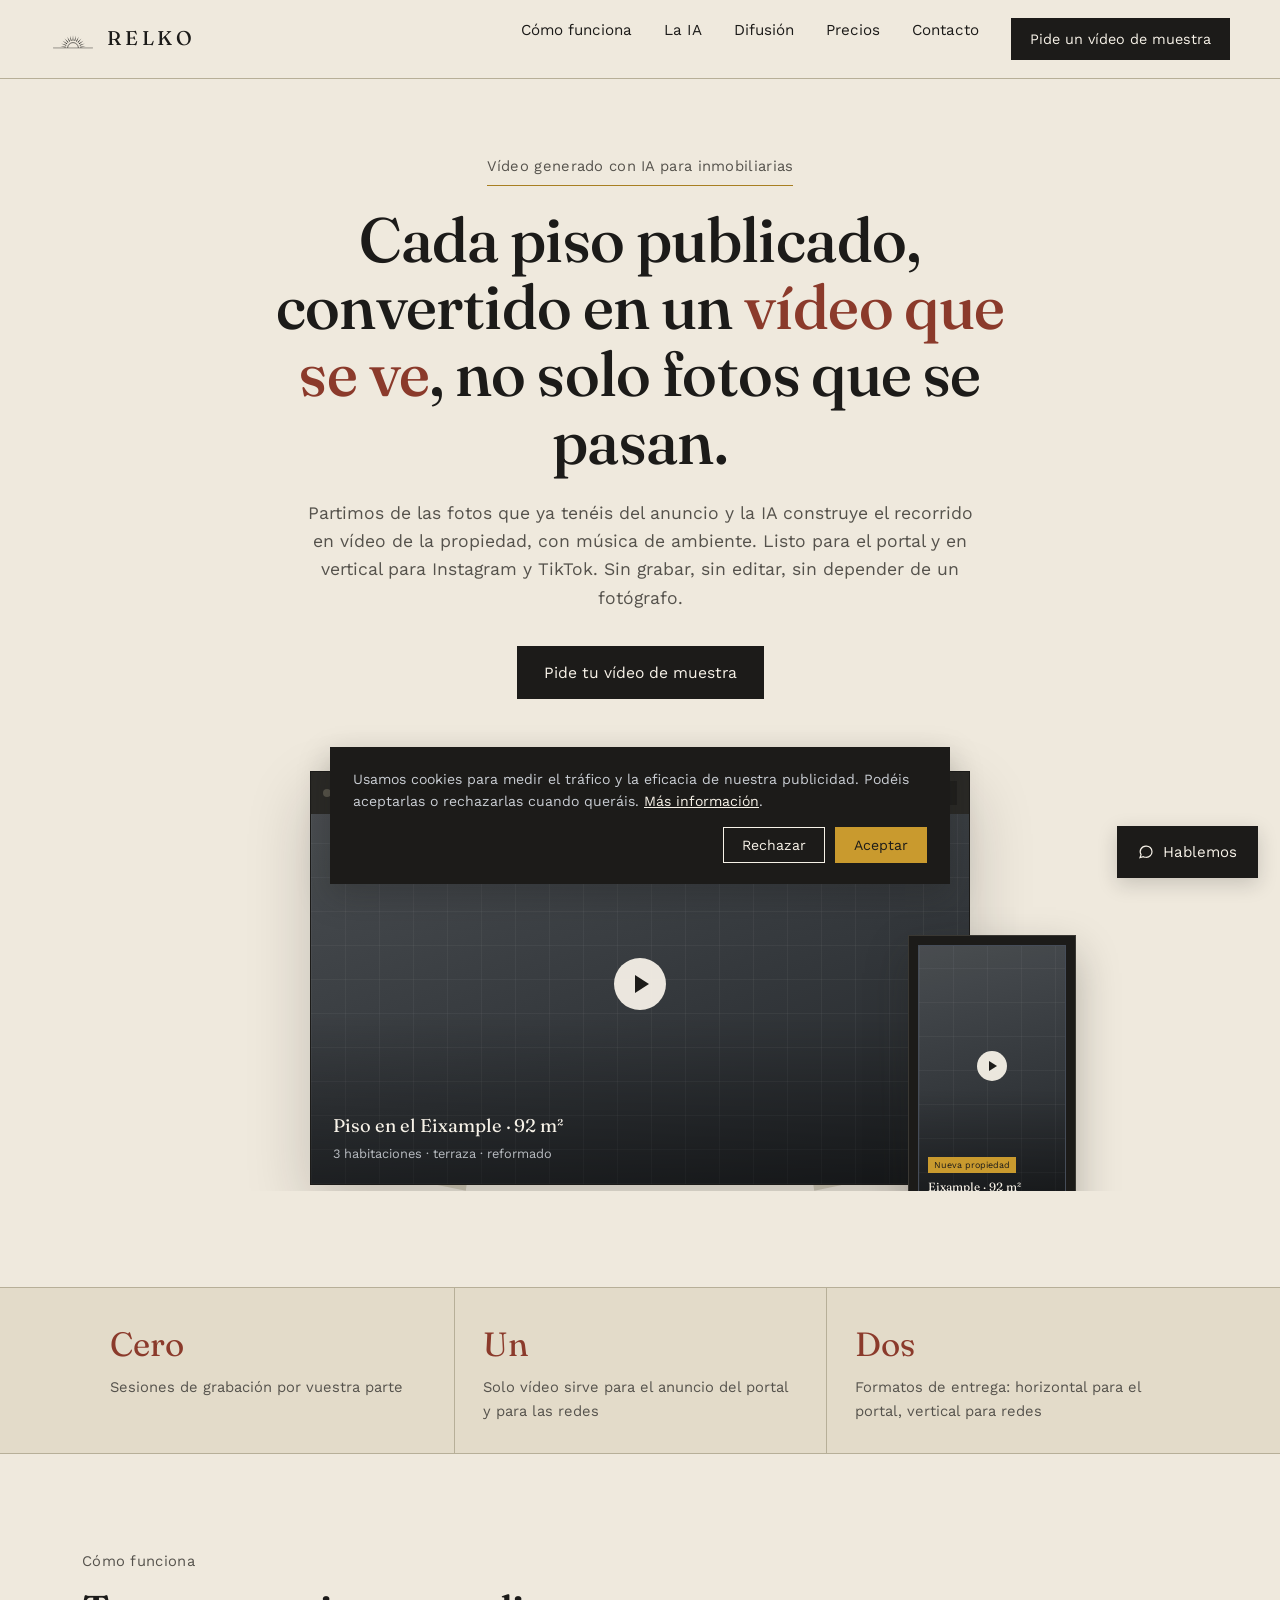
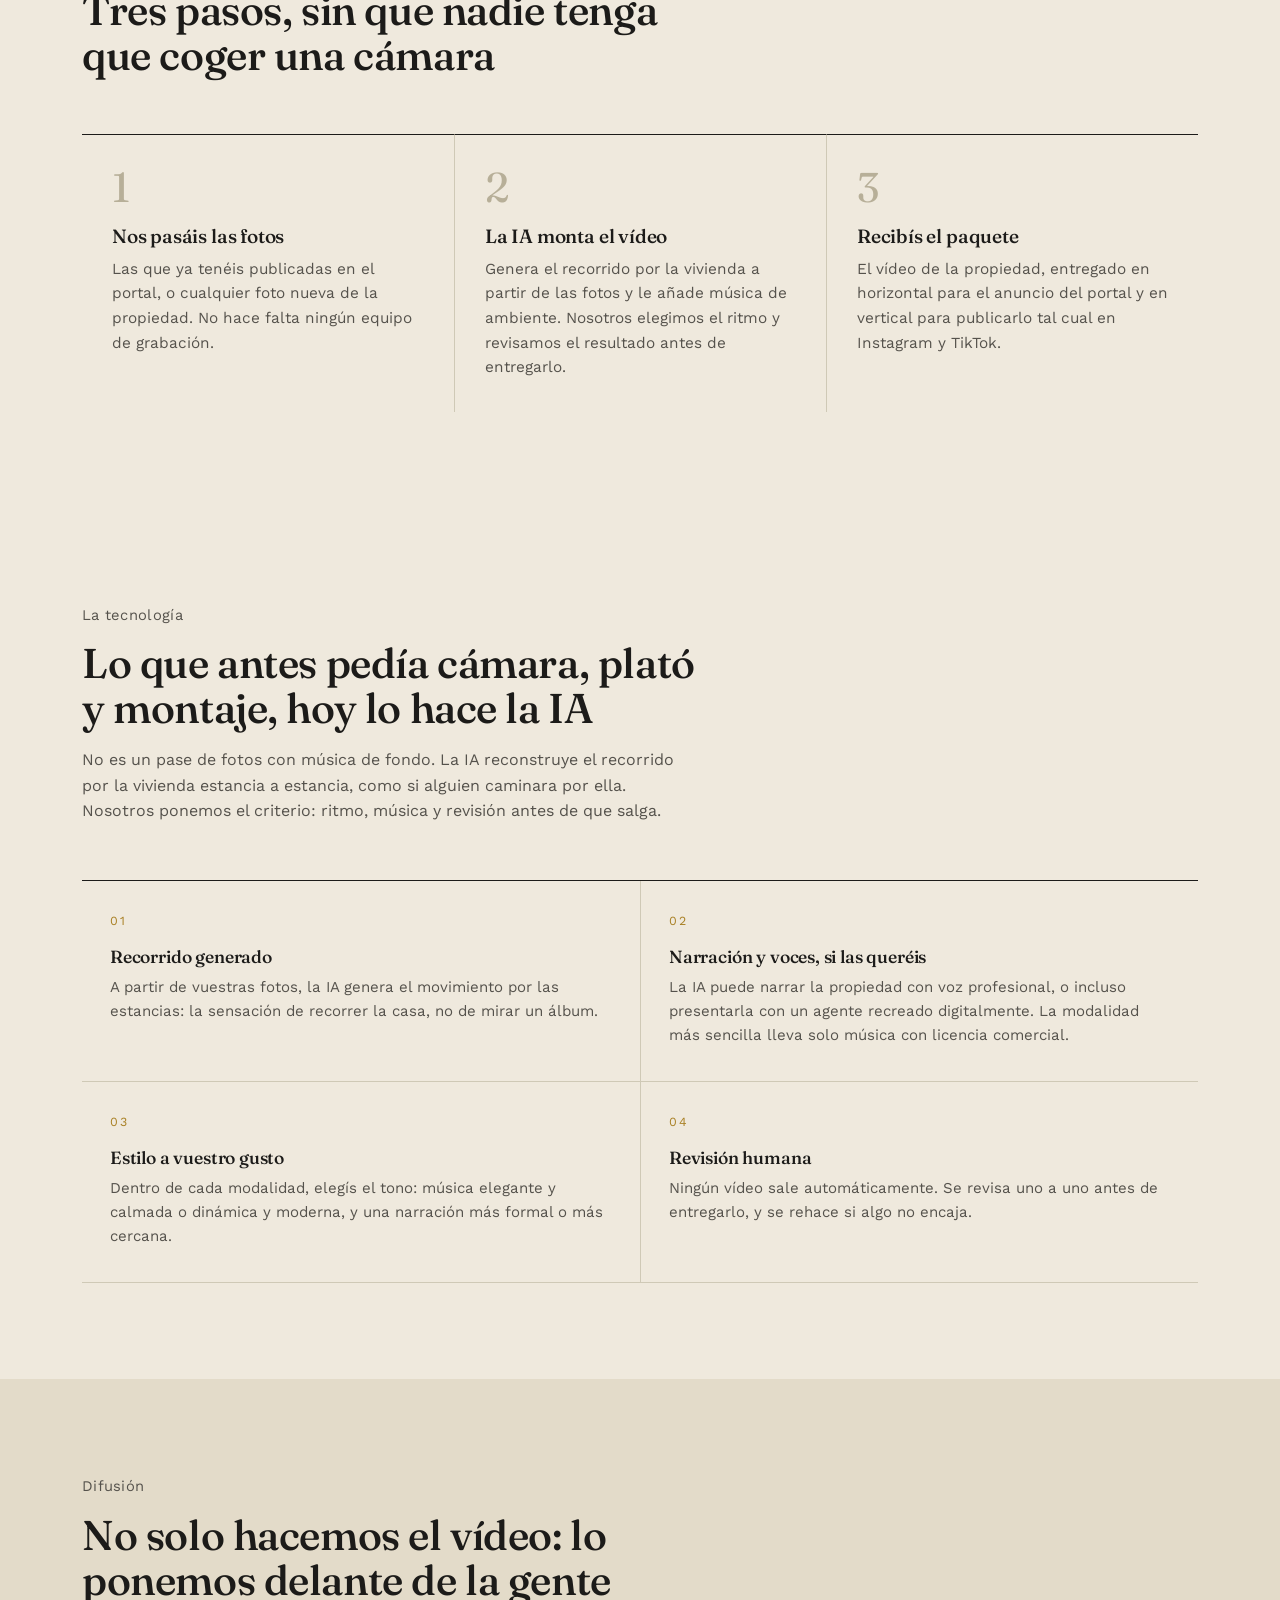
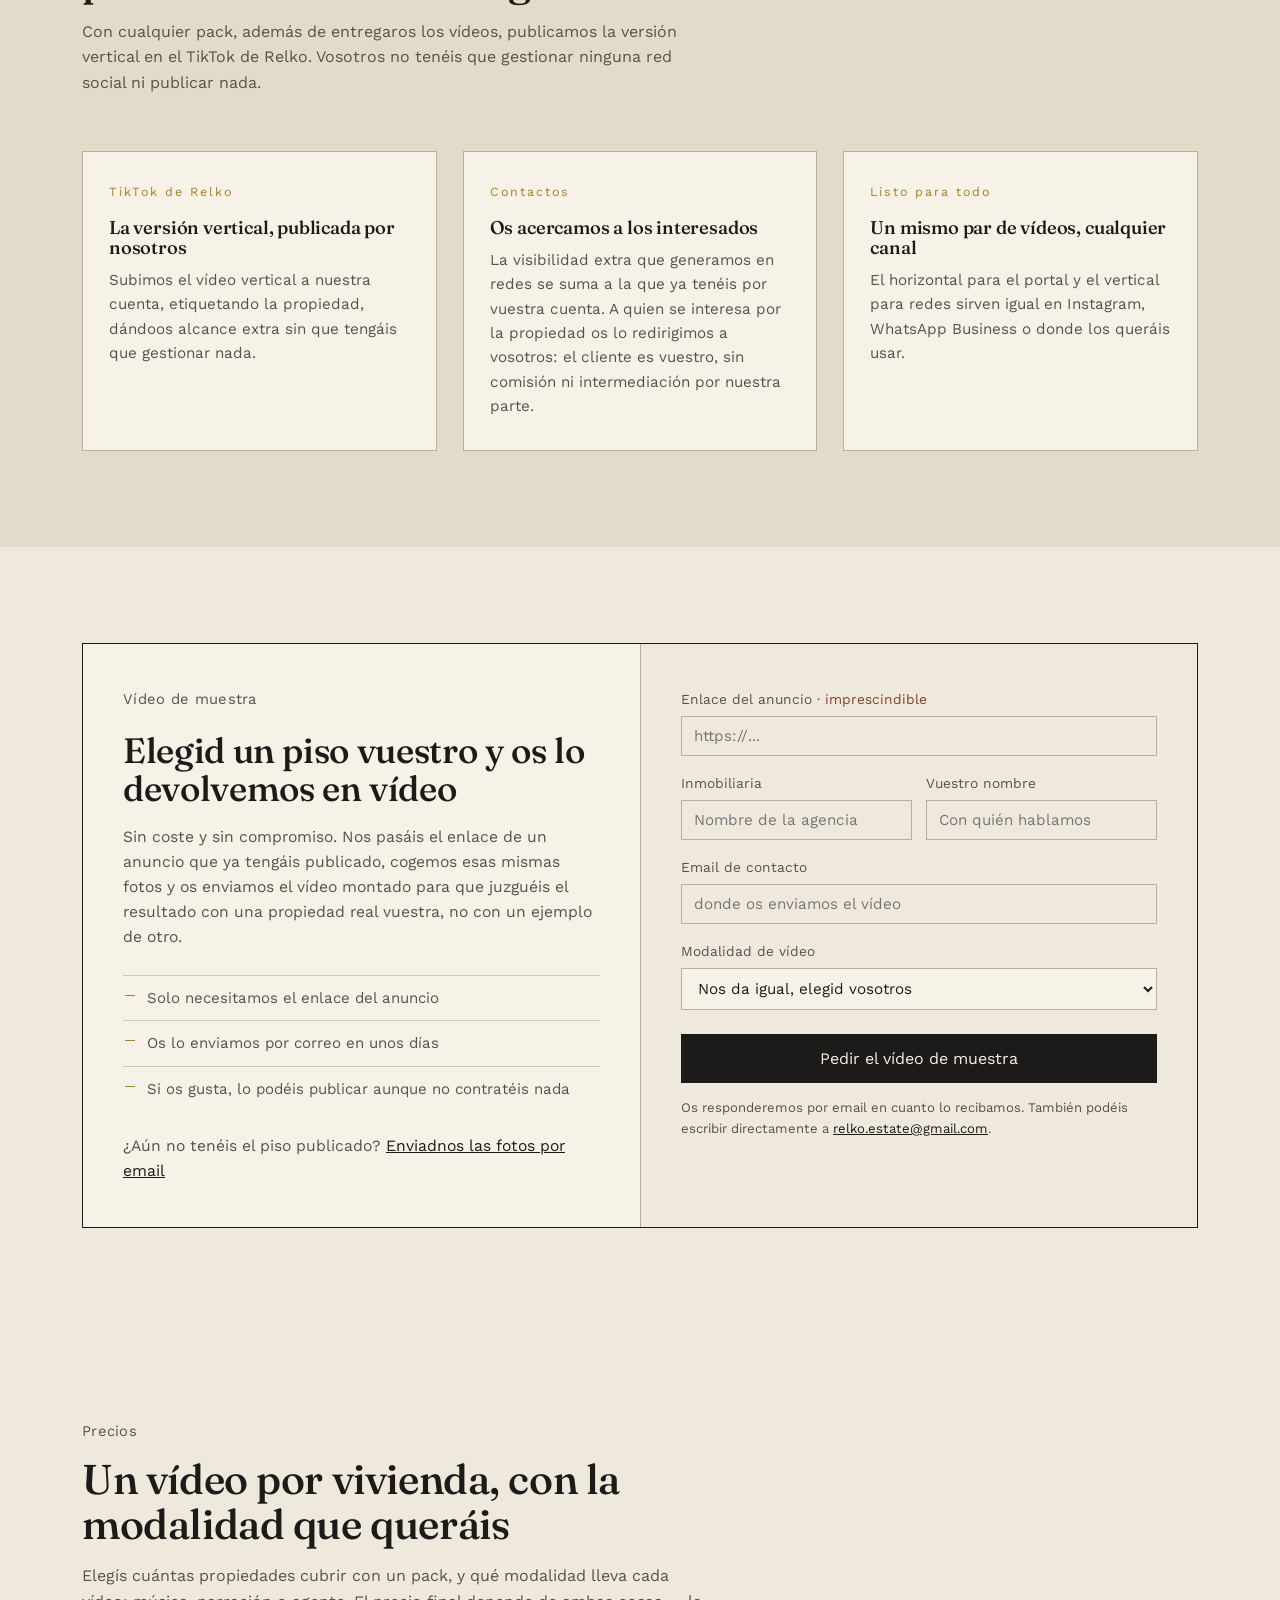
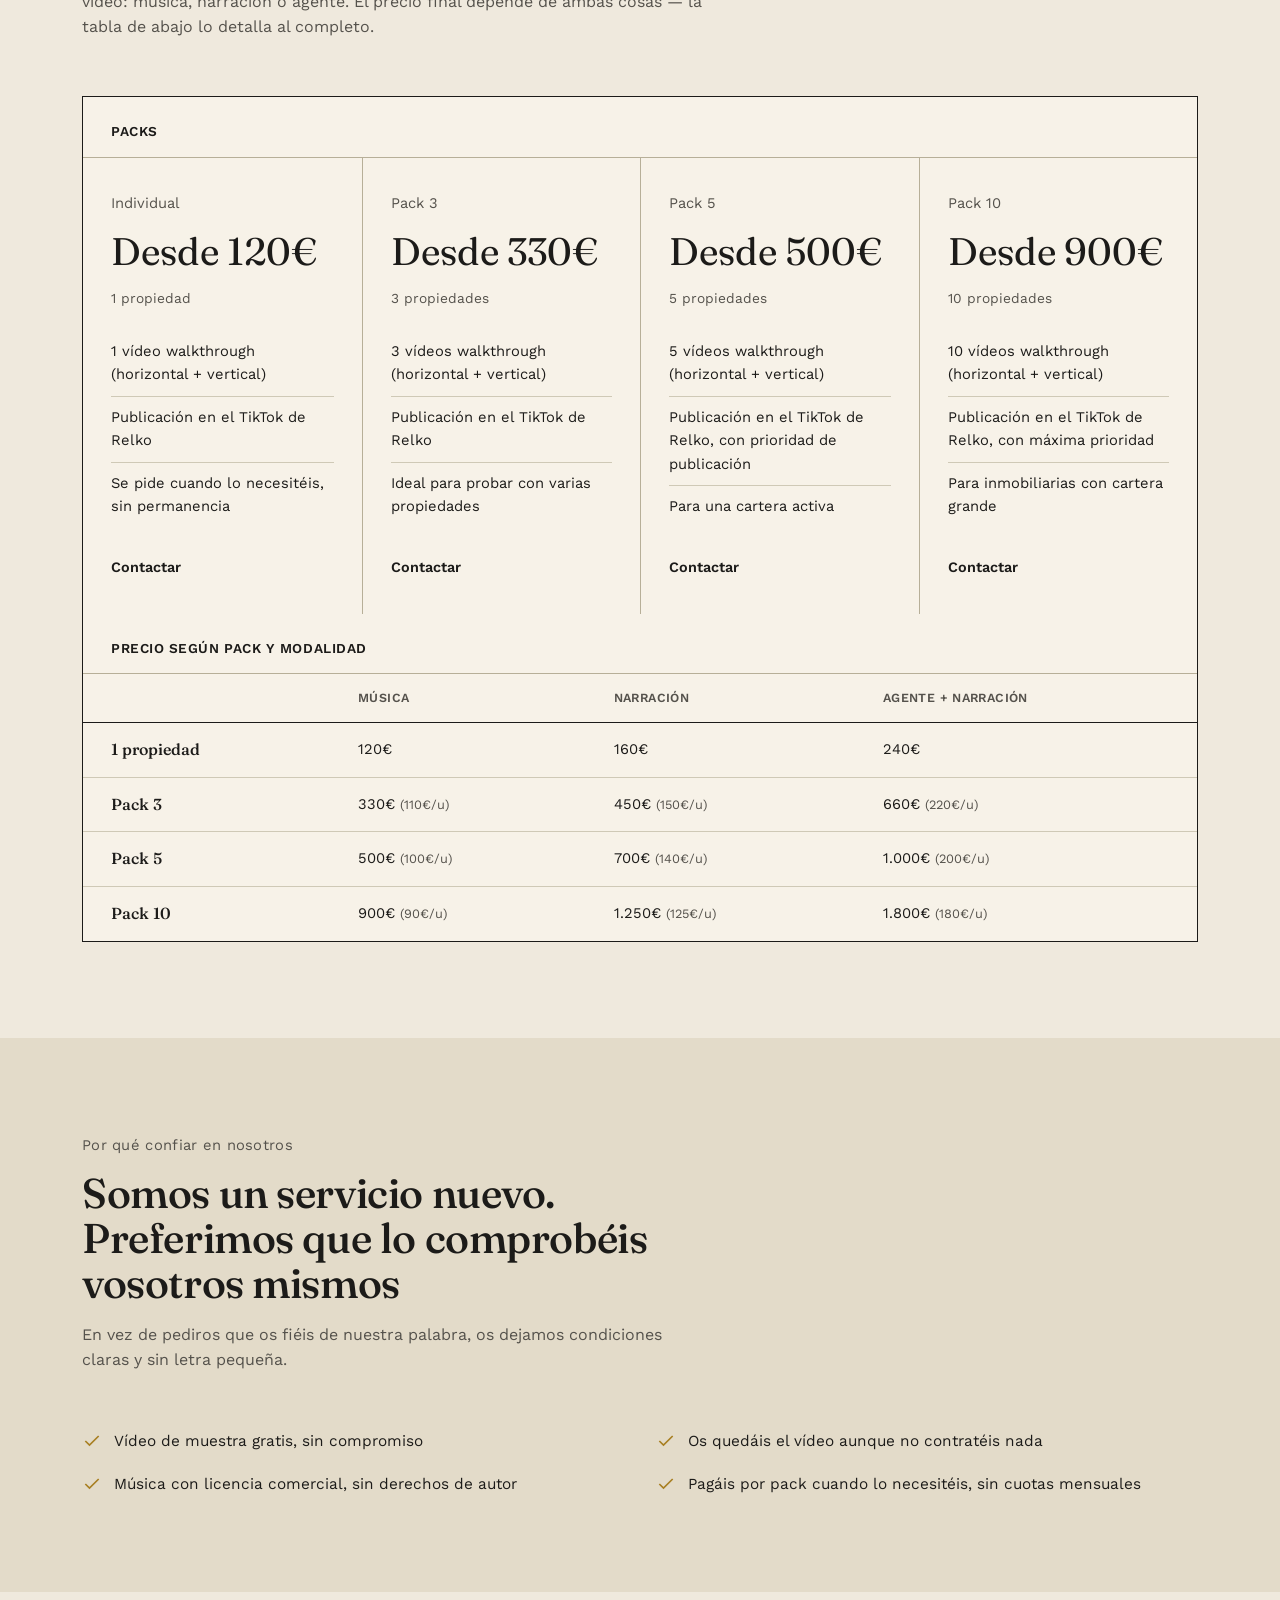
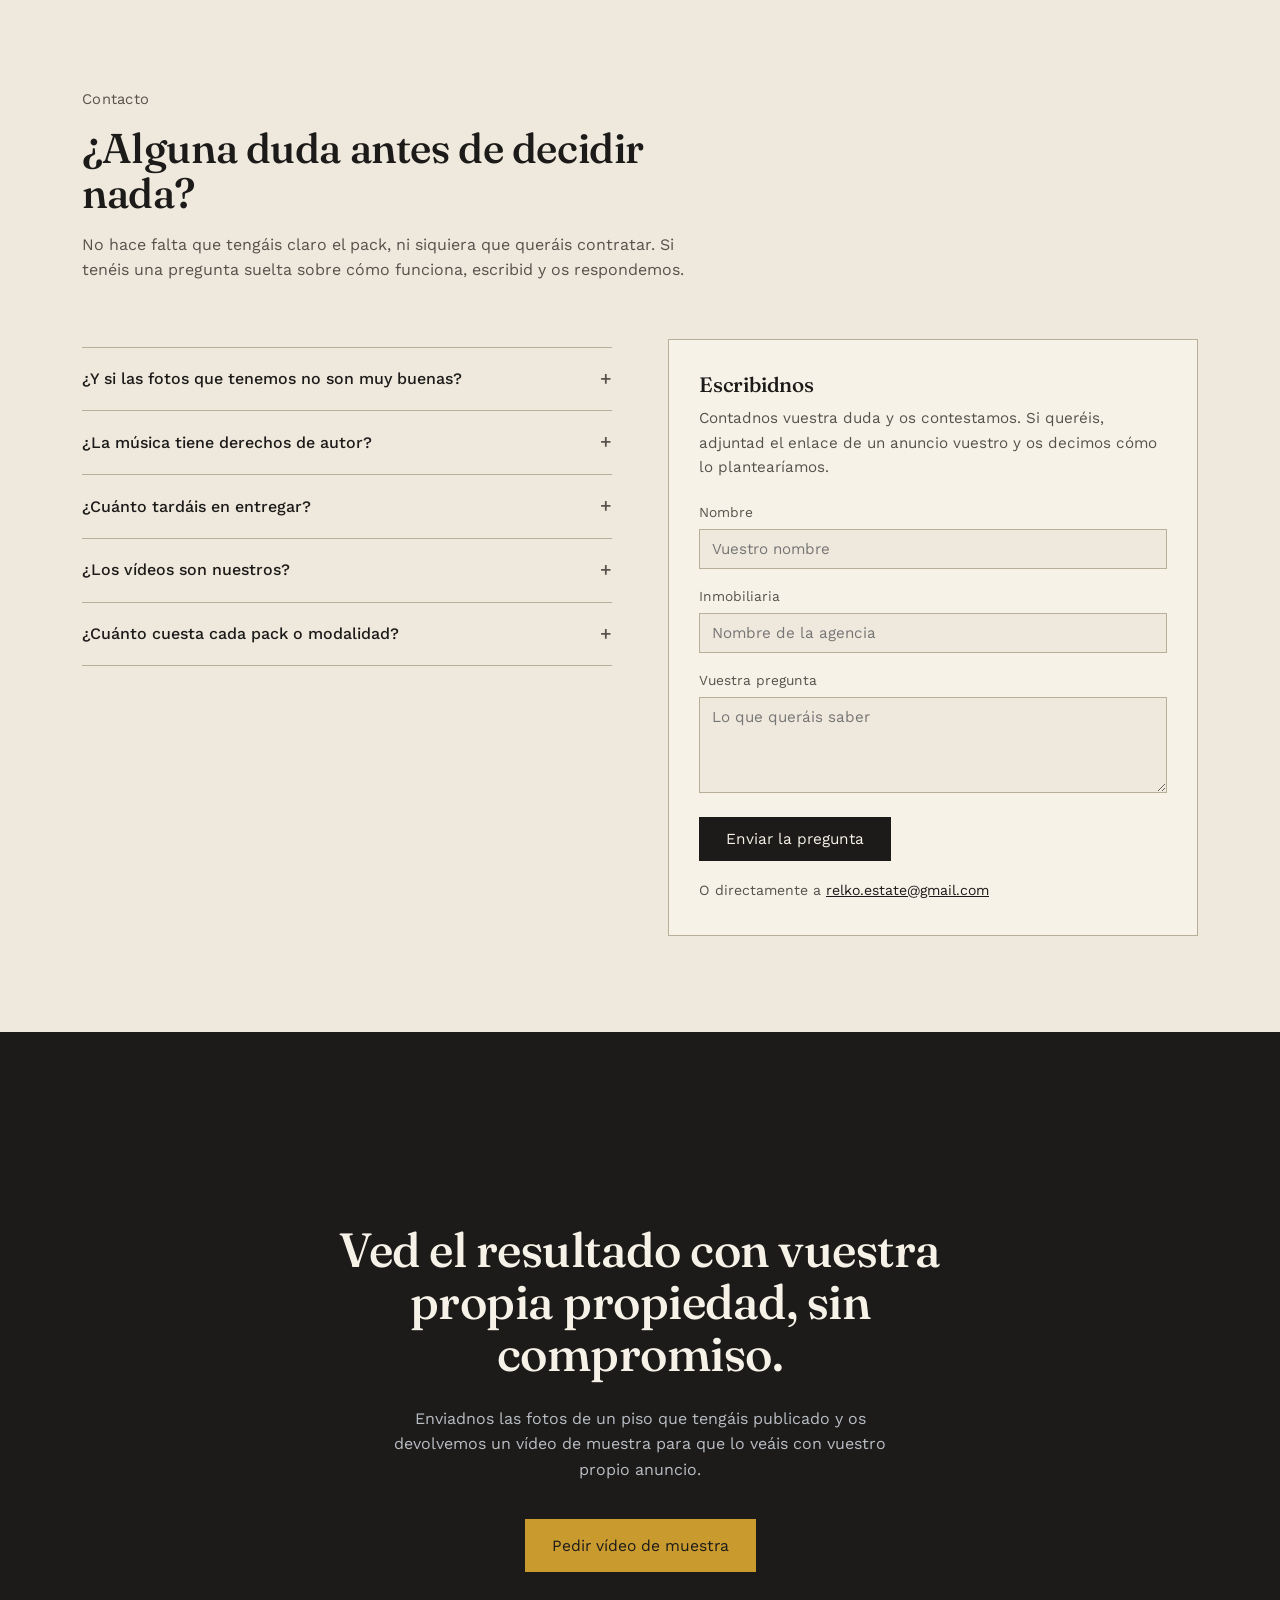
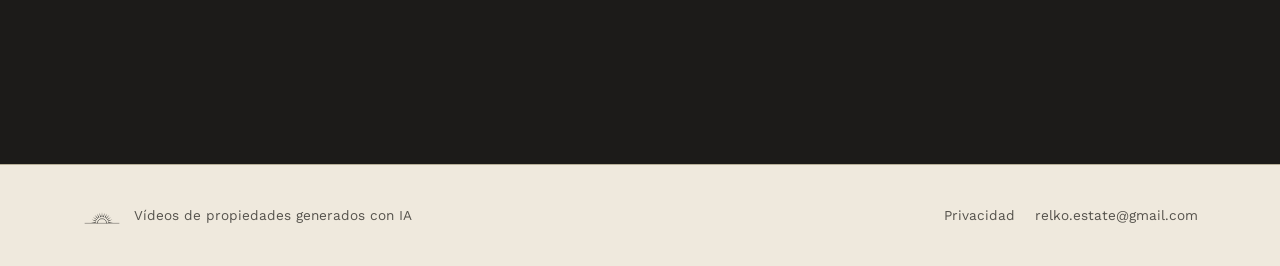
==== commit adaf3344: "Add real pricing table and fix mobile layout bugs Pricing: show the real pack x modality price matri" ====
--- a/index.html
+++ b/index.html
@@ -42,7 +42,14 @@
   "serviceType": "Vídeos inmobiliarios generados con IA",
   "provider": { "@type": "Organization", "name": "Relko", "url": "https://relkoestate.com/" },
   "areaServed": "ES",
-  "description": "Convertimos las fotos de un anuncio inmobiliario en un vídeo walkthrough generado por IA, en horizontal para el portal y en vertical para redes sociales, con música, narración o un agente presentador según la modalidad elegida. Disponible por propiedad individual o en packs de 3, 5 y 10 propiedades, con publicación incluida en el TikTok de Relko."
+  "description": "Convertimos las fotos de un anuncio inmobiliario en un vídeo walkthrough generado por IA, en horizontal para el portal y en vertical para redes sociales, con música, narración o un agente presentador según la modalidad elegida. Disponible por propiedad individual o en packs de 3, 5 y 10 propiedades, con publicación incluida en el TikTok de Relko.",
+  "offers": {
+    "@type": "AggregateOffer",
+    "priceCurrency": "EUR",
+    "lowPrice": "120",
+    "highPrice": "1800",
+    "offerCount": "12"
+  }
 }
 </script>
 <script type="application/ld+json">
@@ -73,7 +80,7 @@
     {
       "@type": "Question",
       "name": "¿Cuánto cuesta cada pack o modalidad?",
-      "acceptedAnswer": { "@type": "Answer", "text": "Aún estamos cerrando los precios. Escribidnos y os pasamos un presupuesto ajustado a vuestro caso." }
+      "acceptedAnswer": { "@type": "Answer", "text": "Los precios están en la tabla de la sección Precios, según el pack y la modalidad que elijáis. Escribidnos si necesitáis algo a medida." }
     }
   ]
 }
@@ -115,10 +122,8 @@
       <a href="index.html#difusion">Difusión</a>
       <a href="index.html#precios">Precios</a>
       <a href="index.html#contacto">Contacto</a>
+      <a class="nav-cta" href="index.html#muestra">Pide un vídeo de muestra</a>
     </nav>
-    <div class="nav-right">
-      <a class="nav-cta" href="index.html#muestra">Pide un vídeo de muestra</a>
-    </div>
     <button class="menu-btn" id="navToggle" aria-label="Menú">☰</button>
   </div>
 </header>
@@ -328,7 +333,7 @@
     <div class="section-head">
       <div class="kicker">Precios</div>
       <h2>Un vídeo por vivienda, con la modalidad que queráis</h2>
-      <p>Elegís cuántas propiedades cubrir con un pack, y para cada vídeo, qué modalidad lleva. Todos los packs incluyen el vídeo en horizontal para el portal y en vertical para redes, más su publicación en el TikTok de Relko. Precios aún por definir — escribidnos y os pasamos un presupuesto ajustado a vuestro caso.</p>
+      <p>Elegís cuántas propiedades cubrir con un pack, y qué modalidad lleva cada vídeo: música, narración o agente. El precio final depende de ambas cosas — la tabla de abajo lo detalla al completo.</p>
     </div>
 
     <div class="pricing-panel">
@@ -336,79 +341,88 @@
       <div class="plans">
         <div class="plan">
           <div class="plan-name">Individual</div>
-          <div class="amount">Consultar</div>
+          <div class="amount">Desde 120€</div>
           <span class="per">1 propiedad</span>
           <ul>
             <li>1 vídeo walkthrough (horizontal + vertical)</li>
             <li>Publicación en el TikTok de Relko</li>
             <li>Se pide cuando lo necesitéis, sin permanencia</li>
           </ul>
-          <a href="#contacto">Pedir presupuesto</a>
+          <a href="#contacto">Contactar</a>
         </div>
         <div class="plan">
           <div class="plan-name">Pack 3</div>
-          <div class="amount">Consultar</div>
+          <div class="amount">Desde 330€</div>
           <span class="per">3 propiedades</span>
           <ul>
             <li>3 vídeos walkthrough (horizontal + vertical)</li>
             <li>Publicación en el TikTok de Relko</li>
             <li>Ideal para probar con varias propiedades</li>
           </ul>
-          <a href="#contacto">Pedir presupuesto</a>
+          <a href="#contacto">Contactar</a>
         </div>
         <div class="plan">
           <div class="plan-name">Pack 5</div>
-          <div class="amount">Consultar</div>
+          <div class="amount">Desde 500€</div>
           <span class="per">5 propiedades</span>
           <ul>
             <li>5 vídeos walkthrough (horizontal + vertical)</li>
             <li>Publicación en el TikTok de Relko, con prioridad de publicación</li>
             <li>Para una cartera activa</li>
           </ul>
-          <a href="#contacto">Pedir presupuesto</a>
+          <a href="#contacto">Contactar</a>
         </div>
         <div class="plan">
           <div class="plan-name">Pack 10</div>
-          <div class="amount">Consultar</div>
+          <div class="amount">Desde 900€</div>
           <span class="per">10 propiedades</span>
           <ul>
             <li>10 vídeos walkthrough (horizontal + vertical)</li>
             <li>Publicación en el TikTok de Relko, con máxima prioridad</li>
             <li>Para inmobiliarias con cartera grande</li>
           </ul>
-          <a href="#contacto">Pedir presupuesto</a>
-        </div>
-      </div>
-
-      <div class="pricing-group-label">+ Modalidad de vídeo <span class="note">(extra por vídeo, de menor a mayor coste)</span></div>
-      <div class="modalidades-row">
-        <div class="modalidad-item">
-          <svg viewBox="0 0 24 24" fill="none" stroke="currentColor" stroke-width="1.6" stroke-linecap="round" stroke-linejoin="round" aria-hidden="true">
-            <path d="M9 18V5l12-2v13"/><circle cx="6" cy="18" r="3"/><circle cx="18" cy="16" r="3"/>
-          </svg>
-          <div>
-            <strong>Música comercial de fondo</strong>
-            <span class="tier">Incluida en el precio base</span>
-          </div>
-        </div>
-        <div class="modalidad-item">
-          <svg viewBox="0 0 24 24" fill="none" stroke="currentColor" stroke-width="1.6" stroke-linecap="round" stroke-linejoin="round" aria-hidden="true">
-            <path d="M12 1a3 3 0 0 0-3 3v8a3 3 0 0 0 6 0V4a3 3 0 0 0-3-3z"/><path d="M19 10v2a7 7 0 0 1-14 0v-2"/><line x1="12" y1="19" x2="12" y2="23"/><line x1="8" y1="23" x2="16" y2="23"/>
-          </svg>
-          <div>
-            <strong>Voz y narración</strong>
-            <span class="tier">Extra</span>
-          </div>
-        </div>
-        <div class="modalidad-item">
-          <svg viewBox="0 0 24 24" fill="none" stroke="currentColor" stroke-width="1.6" stroke-linecap="round" stroke-linejoin="round" aria-hidden="true">
-            <path d="M20 21v-2a4 4 0 0 0-4-4H8a4 4 0 0 0-4 4v2"/><circle cx="12" cy="7" r="4"/>
-          </svg>
-          <div>
-            <strong>Agente + narración</strong>
-            <span class="tier">Extra premium</span>
-          </div>
-        </div>
+          <a href="#contacto">Contactar</a>
+        </div>
+      </div>
+
+      <div class="pricing-group-label">Precio según pack y modalidad</div>
+      <div class="price-table-wrap">
+        <table class="price-table">
+          <thead>
+            <tr>
+              <th></th>
+              <th>Música</th>
+              <th>Narración</th>
+              <th>Agente + narración</th>
+            </tr>
+          </thead>
+          <tbody>
+            <tr>
+              <th>1 propiedad</th>
+              <td>120€</td>
+              <td>160€</td>
+              <td>240€</td>
+            </tr>
+            <tr>
+              <th>Pack 3</th>
+              <td>330€ <span class="unit">(110€/u)</span></td>
+              <td>450€ <span class="unit">(150€/u)</span></td>
+              <td>660€ <span class="unit">(220€/u)</span></td>
+            </tr>
+            <tr>
+              <th>Pack 5</th>
+              <td>500€ <span class="unit">(100€/u)</span></td>
+              <td>700€ <span class="unit">(140€/u)</span></td>
+              <td>1.000€ <span class="unit">(200€/u)</span></td>
+            </tr>
+            <tr>
+              <th>Pack 10</th>
+              <td>900€ <span class="unit">(90€/u)</span></td>
+              <td>1.250€ <span class="unit">(125€/u)</span></td>
+              <td>1.800€ <span class="unit">(180€/u)</span></td>
+            </tr>
+          </tbody>
+        </table>
       </div>
     </div>
   </div>
@@ -470,7 +484,7 @@
         </details>
         <details>
           <summary>¿Cuánto cuesta cada pack o modalidad?</summary>
-          <p>Aún estamos cerrando los precios. Escribidnos y os pasamos un presupuesto ajustado a vuestro caso.</p>
+          <p>Los precios están en la tabla de la sección Precios, según el pack y la modalidad que elijáis. Escribidnos si necesitáis algo a medida.</p>
         </details>
       </div>
 
--- a/css/styles.css
+++ b/css/styles.css
@@ -70,21 +70,22 @@
   padding: 9px 18px; background: var(--ink); color: var(--paper);
   text-decoration:none; font-size: 0.9rem; border: 1px solid var(--ink);
 }
+nav.links a.nav-cta{ color: var(--paper); border-bottom: none; }
 .nav-cta:hover{ background: transparent; color: var(--ink); }
+nav.links a.nav-cta:hover{ color: var(--ink); }
 .menu-btn{ display:none; background:none; border:1px solid var(--ink); padding:8px 10px; cursor:pointer; }
-.nav-right{ display:flex; align-items:center; gap: 18px; }
-
-@media (max-width: 900px){ .nav-right .nav-cta{ display:none; } }
+
+@media (max-width: 900px){ .nav-cta{ display:none; } }
 @media (max-width: 780px){
   nav.links, .nav-cta{ display:none; }
   .menu-btn{ display:block; }
   .nav.open nav.links{
-    display:flex; flex-direction:column; gap: 16px;
+    display:flex; flex-direction:column; align-items:stretch; gap: 16px;
     position:absolute; top:64px; left:0; right:0;
     background: var(--paper); border-bottom: 1px solid var(--line);
     padding: 20px 20px 24px;
   }
-  .nav.open .nav-cta{ display:inline-block; margin: 0 20px 20px; text-align:center; }
+  .nav.open .nav-cta{ display:block; text-align:center; }
 }
 
 /* ---------- HERO ---------- */
@@ -140,6 +141,8 @@
 @media (max-width: 720px){
   .phone{ width: 116px; right: -2px; bottom: -22px; padding: 6px 6px 11px; }
   .stage{ margin-top: 56px; }
+  .listing{ right: 124px; }
+  .listing-title{ font-size: 1rem; }
 }
 .screen{
   position:relative; aspect-ratio: 9/16; overflow:hidden;
@@ -176,6 +179,7 @@
 
 /* ---------- STAT STRIP ---------- */
 .stat-strip{ margin-top: 96px; border-top: 1px solid var(--line); border-bottom: 1px solid var(--line); background: var(--bg-alt); }
+@media (max-width: 720px){ .stat-strip{ margin-top: 44px; } }
 .stat-strip .wrap{ display:grid; grid-template-columns: repeat(3,1fr); }
 .stat{ padding: 30px 28px; border-left: 1px solid var(--line); }
 .stat:first-child{ border-left:none; }
@@ -189,6 +193,7 @@
 
 /* ---------- SECTION GENERIC ---------- */
 section{ padding: 96px 0; }
+@media (max-width: 720px){ section{ padding: 56px 0; } }
 .section-alt{ background: var(--bg-alt); }
 .section-head{ max-width: 640px; margin-bottom: 56px; }
 .section-head .kicker{ margin-bottom: 14px; }
@@ -257,16 +262,15 @@
 /* ---------- PRICING ---------- */
 .pricing-panel{ border: 1px solid var(--ink); background: var(--paper); }
 .pricing-group-label{ padding: 24px 28px 14px; font-family:'Work Sans',sans-serif; font-weight:600; font-size:0.85rem; color: var(--ink); text-transform: uppercase; letter-spacing:0.04em; }
-.pricing-group-label .note{ font-weight:400; text-transform:none; letter-spacing:normal; color: var(--ink-soft); font-size:0.82rem; }
-
-.modalidades-row{ display:grid; grid-template-columns: repeat(3,1fr); border-top: 1px solid var(--line); }
-@media (max-width: 760px){ .modalidades-row{ grid-template-columns: 1fr; } }
-.modalidad-item{ display:flex; align-items:center; gap:14px; padding: 22px 24px; border-left: 1px solid var(--line); }
-.modalidad-item:first-child{ border-left:none; }
-@media (max-width: 760px){ .modalidad-item{ border-left:none; border-top:1px solid var(--line); } .modalidad-item:first-child{ border-top:none; } }
-.modalidad-item svg{ width:28px; height:28px; flex-shrink:0; color: var(--gold-dark); }
-.modalidad-item strong{ display:block; font-size:0.95rem; margin-bottom:4px; }
-.modalidad-item .tier{ font-size:0.78rem; color: var(--ink-soft); }
+
+.price-table-wrap{ overflow-x:auto; border-top: 1px solid var(--line); }
+.price-table{ width:100%; border-collapse:collapse; font-size:0.92rem; }
+.price-table th, .price-table td{ padding: 14px 28px; text-align:left; border-bottom:1px solid var(--line-soft); white-space:nowrap; }
+.price-table thead th{ font-family:'Work Sans',sans-serif; font-weight:600; color:var(--ink-soft); font-size:0.78rem; text-transform:uppercase; letter-spacing:0.03em; border-bottom:1px solid var(--ink); }
+.price-table tbody th{ font-family:'Fraunces',serif; font-weight:520; color:var(--ink); font-size:1rem; white-space:nowrap; }
+.price-table td{ color: var(--ink); }
+.price-table .unit{ color:var(--ink-soft); font-size:0.8rem; }
+.price-table tbody tr:last-child th, .price-table tbody tr:last-child td{ border-bottom:none; }
 
 .plans{ display:grid; grid-template-columns: repeat(4,1fr); gap:0; border-top:1px solid var(--line); }
 @media (max-width: 1000px){
